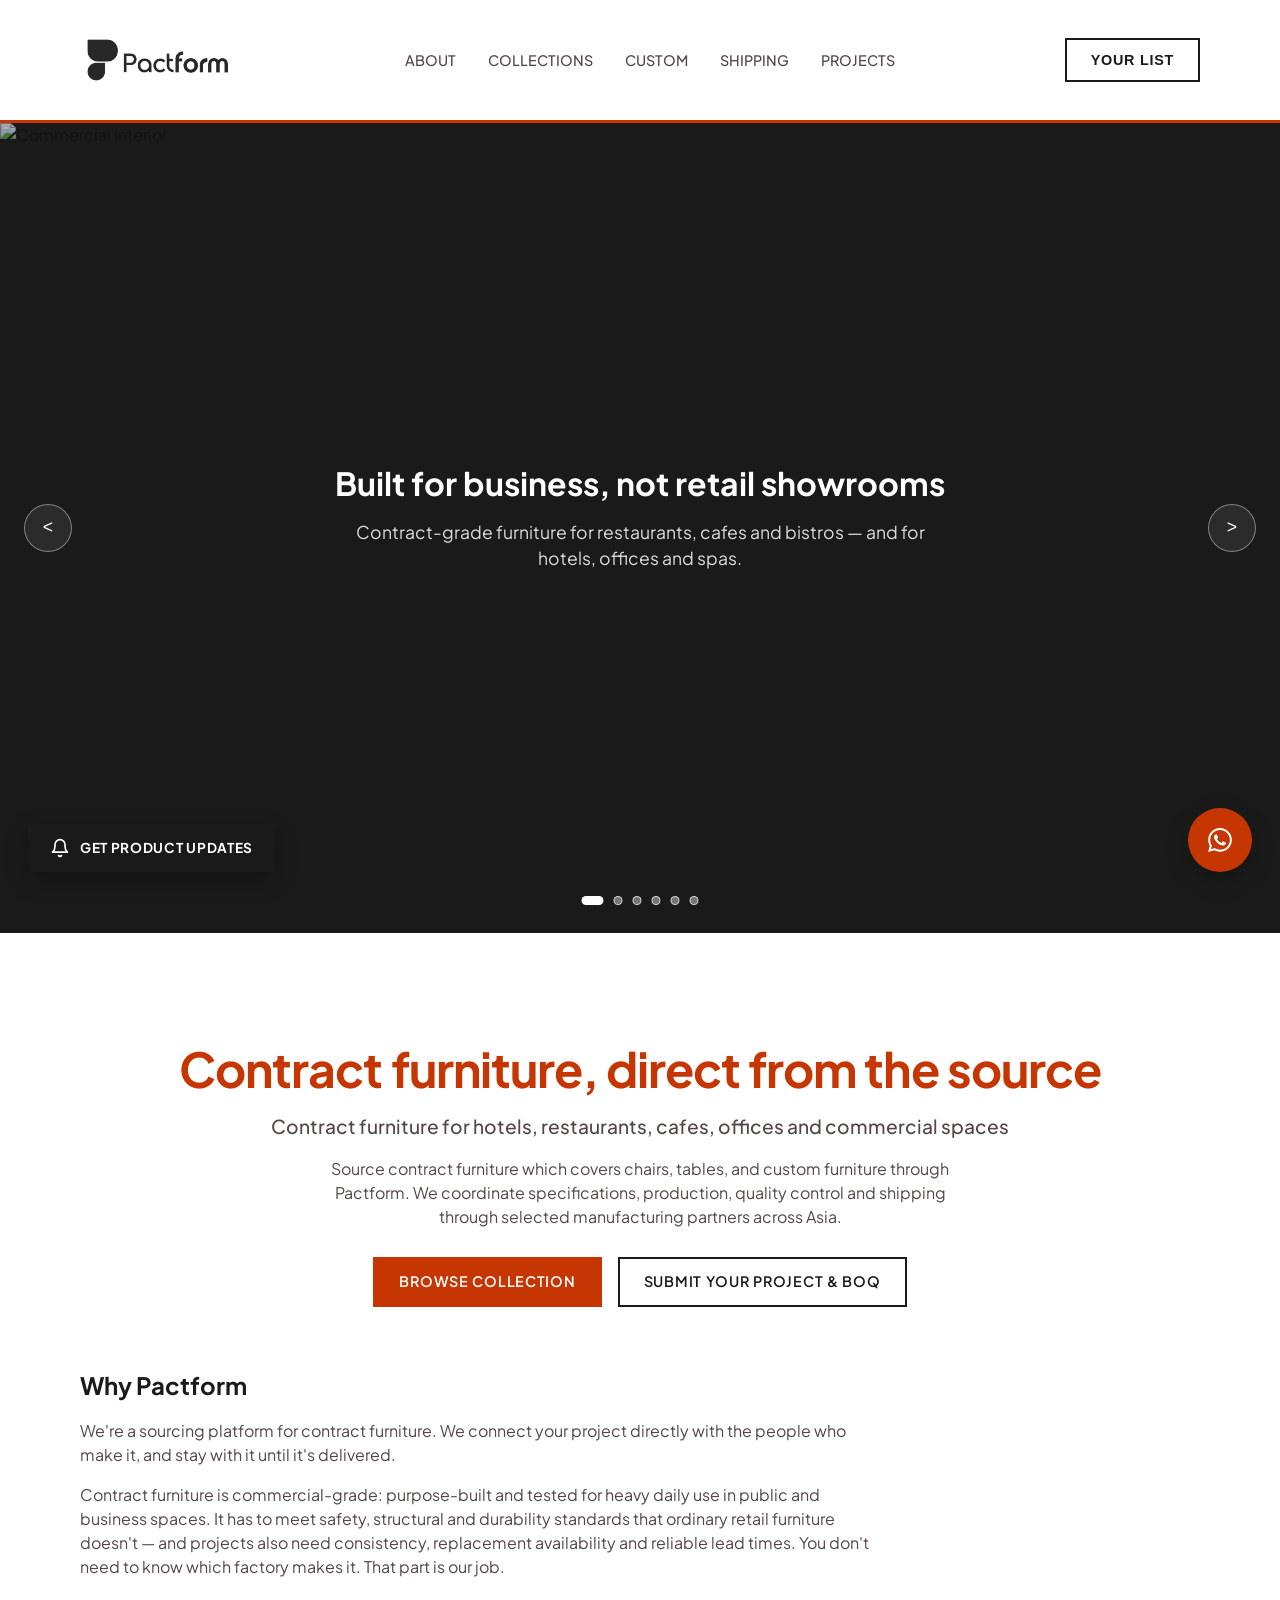
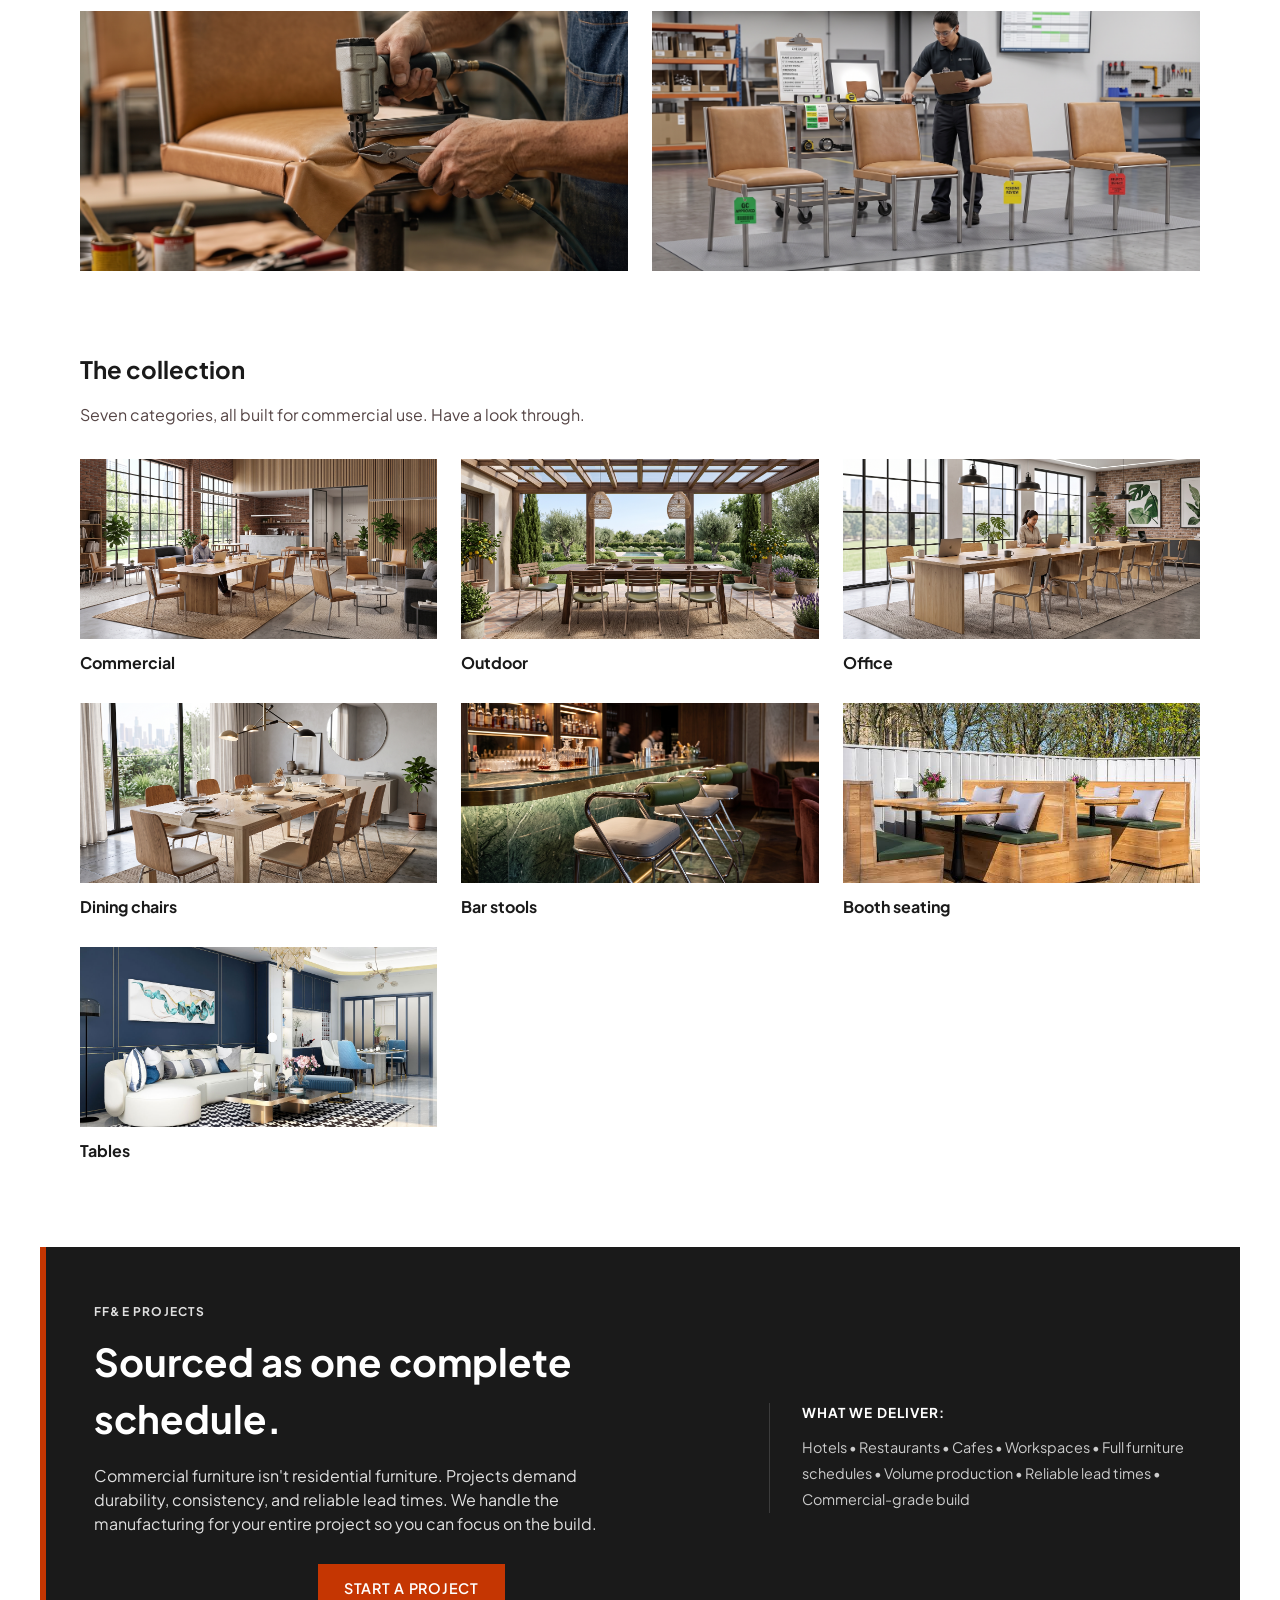
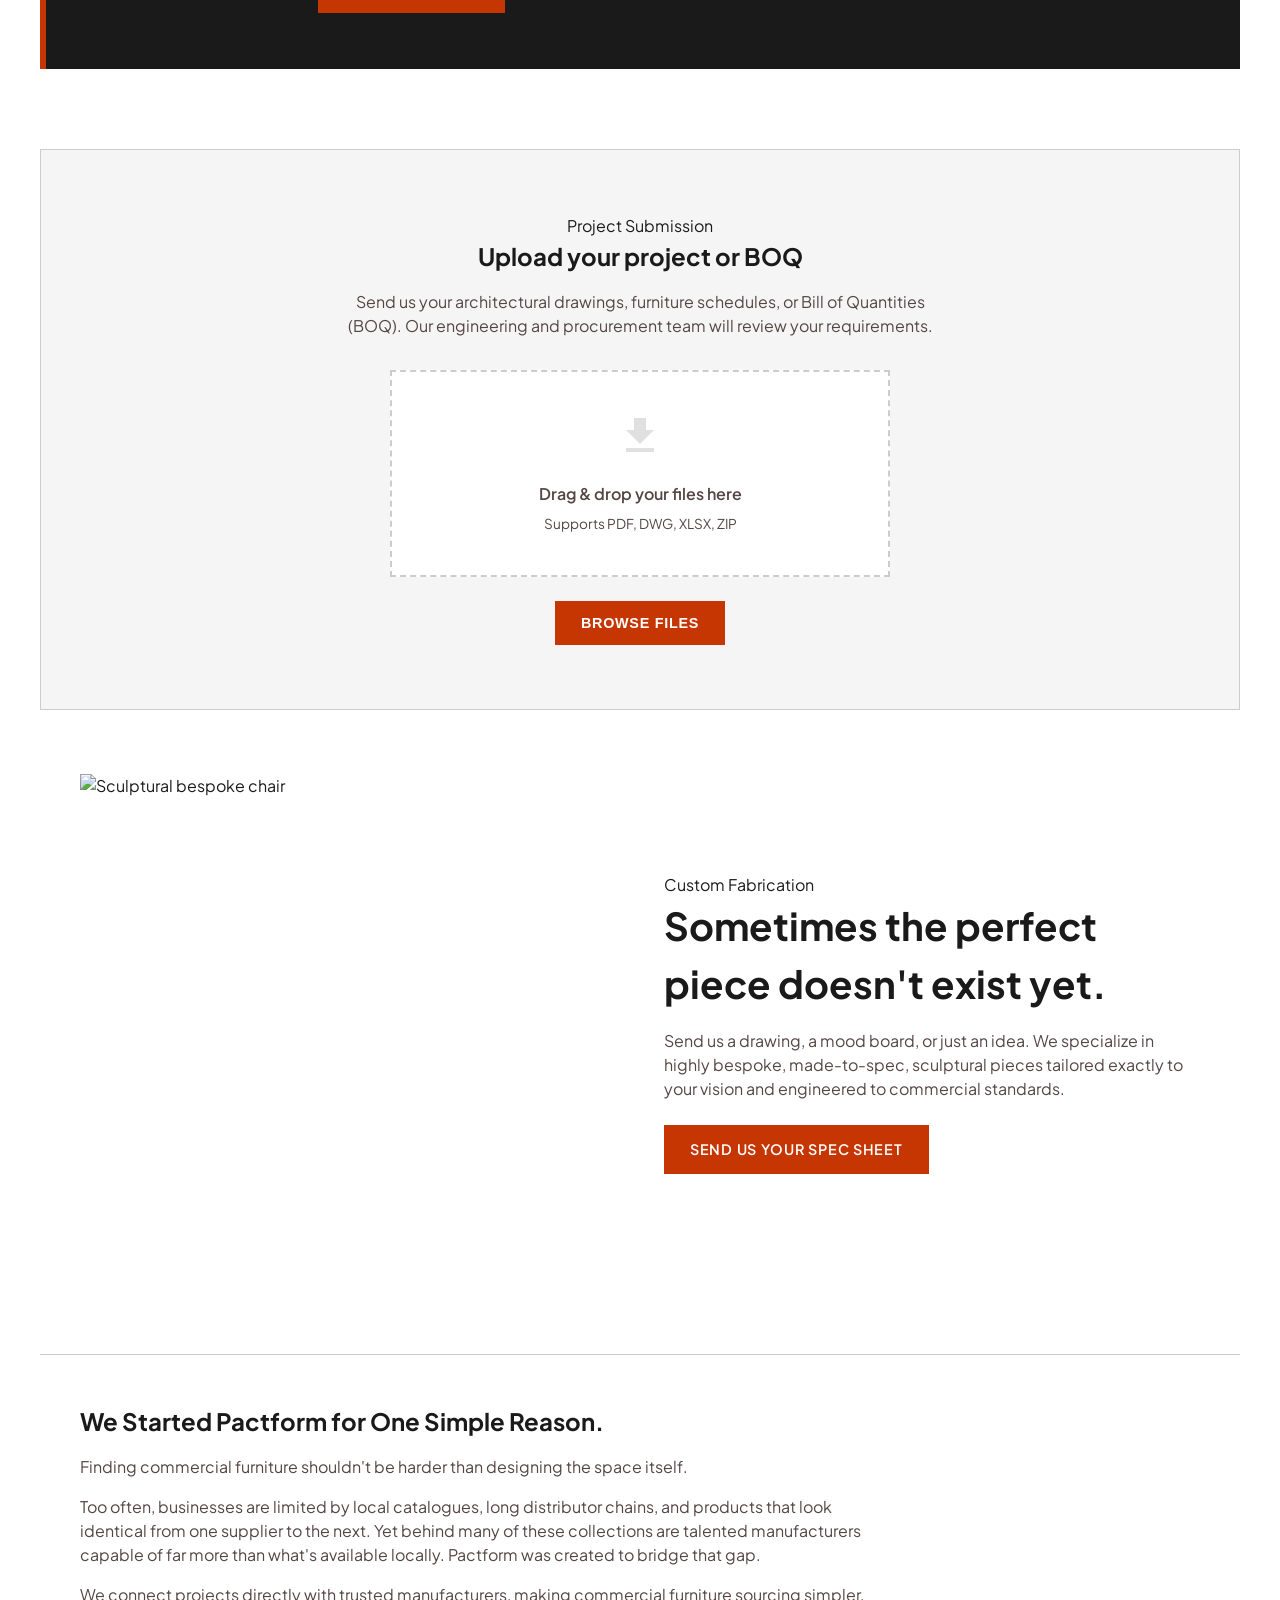
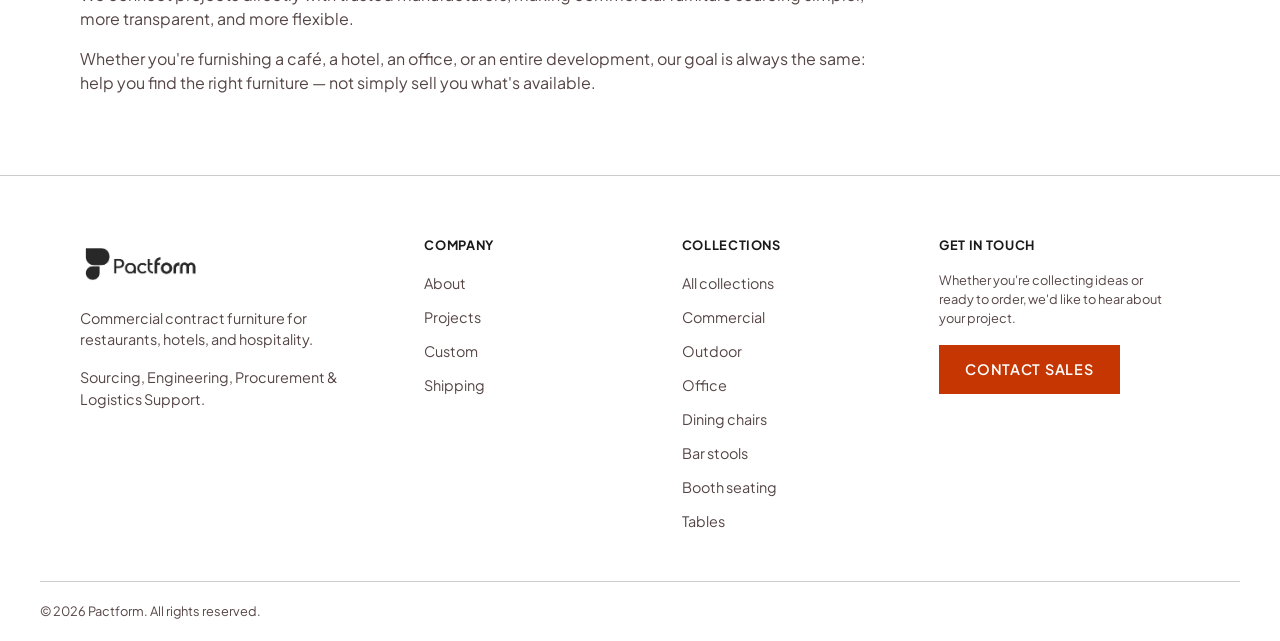
==== index.html @ a39bbba3 "Remove manufacturing standards link + other updates" ====
﻿<!DOCTYPE html>
<html lang="en">
<head>
    <meta charset="UTF-8">
    <meta name="viewport" content="width=device-width, initial-scale=1.0">
    <title>Pactform - Home</title>
    <link rel="stylesheet" href="global.css">
    <link rel="stylesheet" href="index.css">
    <link rel="stylesheet" href="collection.css">
</head>
<body>

    <header>
        <div class="container header-inner">
            <div class="logo"><a href="index.html"><img src="logo_pactform.png" alt="Pactform" class="logo-img"></a></div>
            <nav id="main-nav">
                <ul>
                    <li><a href="about.html">about</a></li>
                    <li><a href="collection.html">collections</a></li>
                    <li><a href="custom.html">custom</a></li>
                    <li><a href="shipping.html">shipping</a></li>
                    <li><a href="projects.html">projects</a></li>
                    <li class="nav-list-item"><button class="btn btn-primary" id="toggle-list-btn-mobile">Your list</button></li>
                </ul>
            </nav>
            <div class="header-actions">
                <button class="btn btn-secondary" id="toggle-list-btn">Your list</button>
            </div>
        </div>
    </header>

    <button class="nav-toggle" id="nav-toggle" aria-label="Toggle menu" aria-expanded="false" aria-controls="main-nav">
        <span></span><span></span><span></span>
    </button>
    <div class="nav-overlay hidden" id="nav-overlay"></div>
    <script>
        document.addEventListener('DOMContentLoaded', () => {
            const navToggle = document.getElementById('nav-toggle');
            const mainNav = document.getElementById('main-nav');
            const navOverlay = document.getElementById('nav-overlay');
            if (!navToggle || !mainNav || !navOverlay) return;
            function openNav() {
                mainNav.classList.add('open');
                navToggle.classList.add('open');
                navToggle.setAttribute('aria-expanded', 'true');
                navOverlay.classList.remove('hidden');
                requestAnimationFrame(() => navOverlay.classList.add('visible'));
            }
            window.__pactformCloseNav = null;
            function closeNav() {
                mainNav.classList.remove('open');
                navToggle.classList.remove('open');
                navToggle.setAttribute('aria-expanded', 'false');
                navOverlay.classList.remove('visible');
                setTimeout(() => navOverlay.classList.add('hidden'), 300);
            }
            window.__pactformCloseNav = closeNav;
            navToggle.addEventListener('click', () => mainNav.classList.contains('open') ? closeNav() : openNav());
            navOverlay.addEventListener('click', closeNav);
            mainNav.querySelectorAll('a').forEach(a => a.addEventListener('click', closeNav));
            window.addEventListener('keydown', (e) => { if (e.key === 'Escape') closeNav(); });
        });
    </script>

    <main>
<section class="hero-full-image">
<div class="carousel-container" id="hero-carousel" style="position: relative; overflow: hidden; background-color: var(--black);">
    <img id="carousel-bg-img" src="https://images.unsplash.com/photo-1517248135467-4c7edcad34c4?ixlib=rb-4.0.3&auto=format&fit=crop&w=1200&q=80" alt="Commercial interior" style="width: 100%; height: 100%; object-fit: cover; position: absolute; top: 0; left: 0; z-index: 0; filter: brightness(0.7);">
    
    <!-- Wrapper penahan agar margin kiri teks persis sejajar dengan logo (.container) -->
    <div class="carousel-content-wrapper" style="z-index: 2;">
        <div class="carousel-text-overlay" id="carousel-content">
            <h3 id="carousel-title">Built for business, not retail showrooms</h3>
            <p id="carousel-text">Contract-grade furniture for restaurants, cafes and bistros — and for hotels, offices and spas.</p>
            <div class="carousel-dots" id="carousel-dots"></div>
        </div>
    </div>

    <button class="carousel-arrow" id="prev-slide" aria-label="Previous slide" style="z-index: 3;">&lt;</button>
    <button class="carousel-arrow" id="next-slide" aria-label="Next slide" style="z-index: 3;">&gt;</button>
</div>
</section>

<!-- Relocated Hero Text Section -->
<section class="hero-text-relocated container">
    <h1>Contract furniture, direct from the source</h1>
    <p class="hero-subtitle" style="font-size: 1.2rem; color: var(--grey-dark); margin-bottom: 16px; font-weight: 500;">Contract furniture for hotels, restaurants, cafes, offices and commercial spaces</p>
    <p class="intro-text">Source contract furniture which covers chairs, tables, and custom furniture through Pactform. We coordinate specifications, production, quality control and shipping through selected manufacturing partners across Asia.</p>
    <div class="hero-buttons">
        <a href="collection.html" class="btn btn-primary">Browse collection</a>
        <a href="projects.html" class="btn btn-secondary">SUBMIT YOUR PROJECT & BOQ</a>
    </div>
</section>
        <!-- Why Pactform -->
        <section class="why-section container">
            <h2>Why Pactform</h2>
            <p class="section-intro">We're a sourcing platform for contract furniture. We connect your project directly with the people who make it, and stay with it until it's delivered.</p>
            <p>Contract furniture is commercial-grade: purpose-built and tested for heavy daily use in public and business spaces. It has to meet safety, structural and durability standards that ordinary retail furniture doesn't — and projects also need consistency, replacement availability and reliable lead times. You don't need to know which factory makes it. That part is our job.</p>
            <div class="why-grid">
                <div class="img-box why-photo">
                    <img src="chair making.jpg" alt="Maker at work" style="width: 100%; height: 100%; object-fit: cover;">
                </div>
                <div class="img-box why-photo">
                    <img src="staging qc.jpg" alt="Finished pieces staged for QC" style="width: 100%; height: 100%; object-fit: cover;">
                </div>
            </div>
        </section>

        <!-- The collection -->
        <section class="collection-section container">
            <h2>The collection</h2>
            <p class="section-intro">Seven categories, all built for commercial use. Have a look through.</p>
            <div class="category-grid">
                <a href="category.html?category=indoor" class="category-card">
                    <div class="img-box category-photo">
                        <img src="commercial interior.jpg" alt="Commercial" style="width: 100%; height: 100%; object-fit: cover;">
                    </div>
                    <h4>Commercial</h4>
                </a>

                <a href="category.html?category=outdoor" class="category-card">
                    <div class="img-box category-photo">
                        <img src="outdoor.jpg" alt="Outdoor" style="width: 100%; height: 100%; object-fit: cover;">
                    </div>
                    <h4>Outdoor</h4>
                </a>

                <a href="category.html?category=office" class="category-card">
                    <div class="img-box category-photo">
                        <img src="office.jpg" alt="Office" style="width: 100%; height: 100%; object-fit: cover;">
                    </div>
                    <h4>Office</h4>
                </a>

                <a href="category.html?category=dining-chairs" class="category-card">
                    <div class="img-box category-photo">
                        <img src="dining.jpg" alt="Dining chairs" style="width: 100%; height: 100%; object-fit: cover;">
                    </div>
                    <h4>Dining chairs</h4>
                </a>

                <a href="category.html?category=bar-stools" class="category-card">
                    <div class="img-box category-photo">
                        <img src="bar.jpg" alt="Bar stools" style="width: 100%; height: 100%; object-fit: cover;">
                    </div>
                    <h4>Bar stools</h4>
                </a>

                <a href="category.html?category=booth-seating" class="category-card">
                    <div class="img-box category-photo">
                        <img src="booth.jpg" alt="Booth seating" style="width: 100%; height: 100%; object-fit: cover;">
                    </div>
                    <h4>Booth seating</h4>
                </a>

                <a href="category.html?category=tables" class="category-card">
                    <div class="img-box category-photo">
                        <img src="table.jpg" alt="Tables" style="width: 100%; height: 100%; object-fit: cover;">
                    </div>
                    <h4>Tables</h4>
                </a>
            </div>
        </section>

        <!-- FF&E Projects Block -->
        <section class="container ffe-project-section">
            <div class="ffe-hero-content">
                <span class="ffe-eyebrow">FF&amp;E Projects</span>
                <h2 class="ffe-heading">Sourced as one complete schedule.</h2>
                <p class="ffe-desc">Commercial furniture isn't residential furniture. Projects demand durability, consistency, and reliable lead times. We handle the manufacturing for your entire project so you can focus on the build.</p>
                <div class="hero-buttons">
                    <a href="projects.html" class="btn btn-primary">START A PROJECT</a>
                </div>
            </div>
            <div class="ffe-hero-materials">
                <h5>What we deliver:</h5>
                <p>Hotels &bull; Restaurants &bull; Cafes &bull; Workspaces &bull; Full furniture schedules &bull; Volume production &bull; Reliable lead times &bull; Commercial-grade build</p>
            </div>
        </section>

        <!-- Upload Project BOQ Section -->
        <section class="container boq-upload-section">
            <span class="eyebrow">Project Submission</span>
            <h2>Upload your project or BOQ</h2>
            <p class="boq-desc">Send us your architectural drawings, furniture schedules, or Bill of Quantities (BOQ). Our engineering and procurement team will review your requirements.</p>

            <div class="boq-dropzone">
                <svg xmlns="http://www.w3.org/2000/svg" viewBox="0 0 24 24"><path d="M19 9h-4V3H9v6H5l7 7 7-7zM5 18v2h14v-2H5z"/></svg>
                <p class="boq-dropzone-title">Drag &amp; drop your files here</p>
                <p class="boq-dropzone-sub">Supports PDF, DWG, XLSX, ZIP</p>
            </div>
            <button class="btn btn-primary">Browse Files</button>
        </section>

        <!-- Custom Furniture Block -->
        <section class="container custom-furniture-block">
            <div class="img-box custom-furniture-photo">
                <img src="https://images.unsplash.com/photo-1505843490538-5133c6c7d0e1?ixlib=rb-4.0.3&auto=format&fit=crop&w=1000&q=80" alt="Sculptural bespoke chair" style="width: 100%; height: 100%; object-fit: cover;">
            </div>
            <div class="custom-furniture-text">
                <span class="eyebrow">Custom Fabrication</span>
                <h2>Sometimes the perfect piece doesn't exist yet.</h2>
                <p>Send us a drawing, a mood board, or just an idea. We specialize in highly bespoke, made-to-spec, sculptural pieces tailored exactly to your vision and engineered to commercial standards.</p>
                <a href="custom.html" class="btn btn-primary">SEND US YOUR SPEC SHEET</a>
            </div>
        </section>

        <!-- About (short version) -->
        <section class="about-teaser container">
            <h2>We Started Pactform for One Simple Reason.</h2>
            <p>Finding commercial furniture shouldn't be harder than designing the space itself.</p>
            <p>Too often, businesses are limited by local catalogues, long distributor chains, and products that look identical from one supplier to the next. Yet behind many of these collections are talented manufacturers capable of far more than what's available locally. Pactform was created to bridge that gap.</p>
            <p>We connect projects directly with trusted manufacturers, making commercial furniture sourcing simpler, more transparent, and more flexible.</p>
            <p>Whether you're furnishing a café, a hotel, an office, or an entire development, our goal is always the same: help you find the right furniture — not simply sell you what's available.</p>
        </section>

    </main>

    <!-- Footer -->
    <footer>
        <div class="container footer-grid">
            <div class="footer-info">
                <img src="logo_pactform.png" alt="Pactform" class="logo-img footer-logo-img">
                <p>Commercial contract furniture for restaurants, hotels, and hospitality.</p>
                <p class="footer-sub">Sourcing, Engineering, Procurement &amp; Logistics Support.</p>
            </div>

            <div class="footer-col">
                <h5>Company</h5>
                <ul>
                    <li><a href="about.html">About</a></li>
                    <li><a href="projects.html">Projects</a></li>
                    <li><a href="custom.html">Custom</a></li>
                    <li><a href="shipping.html">Shipping</a></li>
                </ul>
            </div>

            <div class="footer-col">
                <h5>Collections</h5>
                <ul>
                    <li><a href="collection.html">All collections</a></li>
                    <li><a href="category.html?category=commercial">Commercial</a></li>
                    <li><a href="category.html?category=outdoor">Outdoor</a></li>
                    <li><a href="category.html?category=office">Office</a></li>
                    <li><a href="category.html?category=dining-chairs">Dining chairs</a></li>
                    <li><a href="category.html?category=bar-stools">Bar stools</a></li>
                    <li><a href="category.html?category=booth-seating">Booth seating</a></li>
                    <li><a href="category.html?category=tables">Tables</a></li>
                </ul>
            </div>

            <div class="footer-col footer-contact">
                <h5>Get in touch</h5>
                <p class="footer-sub">Whether you're collecting ideas or ready to order, we'd like to hear about your project.</p>
                <a href="#" class="btn btn-primary">Contact Sales</a>
            </div>
        </div>
        <div class="container footer-bottom">
            <p>&copy; 2026 Pactform. All rights reserved.</p>
        </div>
    </footer>

    <!-- Sticky WhatsApp -->
    <!-- Sticky Get Product Updates -->
    <a href="#" class="updates-sticky" aria-label="Get Product Updates">
        <svg xmlns="http://www.w3.org/2000/svg" viewBox="0 0 24 24" width="20" height="20" fill="none" stroke-width="2" stroke-linecap="round" stroke-linejoin="round"><path d="M18 8a6 6 0 0 0-12 0c0 7-3 9-3 9h18s-3-2-3-9"/><path d="M13.73 21a2 2 0 0 1-3.46 0"/></svg>
        <span>Get Product Updates</span>
    </a>

    <a href="https://wa.me/62xxxxxxxxxx" class="whatsapp-sticky" aria-label="Chat on WhatsApp" target="_blank" rel="noopener noreferrer">
    <svg xmlns="http://www.w3.org/2000/svg" viewBox="0 0 640 640" width="34" height="34" fill="currentColor">
        <path d="M476.9 161.1C435 119.1 379.2 96 319.9 96C197.5 96 97.9 195.6 97.9 318C97.9 357.1 108.1 395.3 127.5 429L96 544L213.7 513.1C246.1 530.8 282.6 540.1 319.8 540.1L319.9 540.1C442.2 540.1 544 440.5 544 318.1C544 258.8 518.8 203.1 476.9 161.1zM319.9 502.7C286.7 502.7 254.2 493.8 225.9 477L219.2 473L149.4 491.3L168 423.2L163.6 416.2C145.1 386.8 135.4 352.9 135.4 318C135.4 216.3 218.2 133.5 320 133.5C369.3 133.5 415.6 152.7 450.4 187.6C485.2 222.5 506.6 268.8 506.5 318.1C506.5 419.9 421.6 502.7 319.9 502.7zM421.1 364.5C415.6 361.7 388.3 348.3 383.2 346.5C378.1 344.6 374.4 343.7 370.7 349.3C367 354.9 356.4 367.3 353.1 371.1C349.9 374.8 346.6 375.3 341.1 372.5C308.5 356.2 287.1 343.4 265.6 306.5C259.9 296.7 271.3 297.4 281.9 276.2C283.7 272.5 282.8 269.3 281.4 266.5C280 263.7 268.9 236.4 264.3 225.3C259.8 214.5 255.2 216 251.8 215.8C248.6 215.6 244.9 215.6 241.2 215.6C237.5 215.6 231.5 217 226.4 222.5C221.3 228.1 207 241.5 207 268.8C207 296.1 226.9 322.5 229.6 326.2C232.4 329.9 268.7 385.9 324.4 410C359.6 425.2 373.4 426.5 391 423.9C401.7 422.3 423.8 410.5 428.4 397.5C433 384.5 433 373.4 431.6 371.1C430.3 368.6 426.6 367.2 421.1 364.5z"/>
    </svg>
</a>

    <div class="drawer-overlay hidden" id="drawer-overlay"></div>
    <div class="your-list-modal hidden" id="list-modal">
        <div class="modal-header">
            <h3>Your list</h3>
            <button class="close-btn" id="close-modal-btn" aria-label="Close">&times;</button>
        </div>
        <div class="modal-body">
            <div class="list-items" id="list-items"></div>
        </div>
        <div class="modal-actions">
            <a href="#" class="btn btn-primary">Send to WhatsApp</a>
            <button class="btn btn-secondary">Download PDF</button>
            <button class="btn btn-secondary" id="copy-link-btn">Copy share link</button>
        </div>
    </div>

    <!-- Scripts -->
    <script>
        document.addEventListener('DOMContentLoaded', () => {
            const overlay = document.getElementById('drawer-overlay');
            const modal = document.getElementById('list-modal');
            const toggleListBtn = document.getElementById('toggle-list-btn');
            const closeModalBtn = document.getElementById('close-modal-btn');

            function openDrawer() { modal.classList.remove('hidden'); overlay.classList.add('visible'); overlay.classList.remove('hidden'); }
            function closeDrawer() { modal.classList.add('hidden'); overlay.classList.remove('visible'); }

            function toggleDrawer() { modal.classList.contains('hidden') ? openDrawer() : closeDrawer(); }
            toggleListBtn.addEventListener('click', toggleDrawer);
            const toggleListBtnMobile = document.getElementById('toggle-list-btn-mobile');
            if (toggleListBtnMobile) {
                toggleListBtnMobile.addEventListener('click', () => {
                    if (window.__pactformCloseNav) window.__pactformCloseNav();
                    toggleDrawer();
                });
            }
            closeModalBtn.addEventListener('click', closeDrawer);
            overlay.addEventListener('click', closeDrawer);

            const listItems = [
                { name: '[PRODUCT NAME] x24', meta: 'Rattan / natural — approx. W450 D520 H820' },
                { name: '[PRODUCT NAME] x8', meta: 'Solid oak / black steel — approx. W1400 D700 H750' },
                { name: '[PRODUCT NAME] x12', meta: 'Powder-coated steel — approx. W400 D400 H650' }
            ];
            const trashIcon = '<svg viewBox="0 0 24 24" width="16" height="16" fill="none" stroke="currentColor" stroke-width="2" stroke-linecap="round" stroke-linejoin="round"><path d="M4 7h16"/><path d="M9 7V4h6v3"/><path d="M6 7l1 13a2 2 0 0 0 2 2h6a2 2 0 0 0 2-2l1-13"/><path d="M10 11v6"/><path d="M14 11v6"/></svg>';
            const listItemsEl = document.getElementById('list-items');
            function renderListItems() {
                if (listItems.length === 0) {
                    listItemsEl.innerHTML = '<p class="list-empty">Your list is empty.</p>';
                    return;
                }
                listItemsEl.innerHTML = listItems.map((item, i) =>
                    '<div class="list-item" data-index="' + i + '"><div class="list-item-main"><h4>' + item.name + '</h4><p>' + item.meta + '</p></div>' +
                    '<button class="remove-item-btn" data-index="' + i + '" aria-label="Remove ' + item.name + '">' + trashIcon + '</button></div>'
                ).join('');
            }
            renderListItems();
            listItemsEl.addEventListener('click', (e) => {
                const btn = e.target.closest('.remove-item-btn');
                if (!btn) return;
                const index = Number(btn.dataset.index);
                const row = btn.closest('.list-item');
                row.classList.add('removing');
                setTimeout(() => { listItems.splice(index, 1); renderListItems(); }, 200);
            });

            const copyLinkBtn = document.getElementById('copy-link-btn');
            copyLinkBtn.addEventListener('click', () => {
                navigator.clipboard.writeText(window.location.href).then(() => {
                    const original = copyLinkBtn.textContent;
                    copyLinkBtn.textContent = 'Link copied';
                    setTimeout(() => { copyLinkBtn.textContent = original; }, 1500);
                }).catch(() => {});
            });

            // Carousel Logic
            const carouselData = [
                { title: "Built for business, not retail showrooms", text: "Contract-grade furniture for restaurants, cafes and bistros — and for hotels, offices and spas.", image: "hotel interior.jpg" },
                { title: "Some things only a few hands still make", text: "Hand-woven rattan from Indonesian makers, produced at commercial volume and to commercial standards.", image: "restaurant interior.jpg" },
                { title: "Every piece is checked before it ships", text: "Two hundred pieces inspected, wrapped and dispatched in a typical week — each one against your approved sample.", image: "commercial interior.jpg" },
                { title: "Direct from trusted manufacturers", text: "We work with carefully selected partners rather than long distributor chains. Better pricing, more flexibility, more choice for your project.", image: "https://images.unsplash.com/photo-1622372738946-62e02505feb3?ixlib=rb-4.0.3&auto=format&fit=crop&w=1200&q=80" },
                { title: "More choices, not more compromises", text: "Different fabric, timber, colour, height or dimensions. Most contract furniture is designed to be customised.", image: "https://images.unsplash.com/photo-1505843490538-5133c6c7d0e1?ixlib=rb-4.0.3&auto=format&fit=crop&w=1200&q=80" },
                { title: "From one piece to one thousand", text: "Eight dining chairs for a cafe, or furniture for several hotel floors. We scale with the project.", image: "https://images.unsplash.com/photo-1497366216548-37526070297c?ixlib=rb-4.0.3&auto=format&fit=crop&w=1200&q=80" }
            ];

            let currentSlide = 0;
            const titleEl = document.getElementById('carousel-title');
            const textEl = document.getElementById('carousel-text');
            const bgImgEl = document.getElementById('carousel-bg-img');
            const dotsContainer = document.getElementById('carousel-dots');
            const heroCarousel = document.getElementById('hero-carousel');

            carouselData.forEach((_, index) => {
                const dot = document.createElement('div');
                dot.classList.add('dot');
                if (index === 0) dot.classList.add('active');
                dot.addEventListener('click', () => goToSlide(index));
                dotsContainer.appendChild(dot);
            });

            function updateCarousel() {
                titleEl.textContent = carouselData[currentSlide].title;
                textEl.textContent = carouselData[currentSlide].text;
                bgImgEl.src = carouselData[currentSlide].image;
                document.querySelectorAll('.carousel-dots .dot').forEach((dot, index) => {
                    dot.classList.toggle('active', index === currentSlide);
                });
            }

            function goToSlide(index) { currentSlide = index; updateCarousel(); resetAutoplay(); }

            document.getElementById('prev-slide').addEventListener('click', () => {
                currentSlide = (currentSlide - 1 + carouselData.length) % carouselData.length;
                updateCarousel(); resetAutoplay();
            });

            document.getElementById('next-slide').addEventListener('click', () => {
                currentSlide = (currentSlide + 1) % carouselData.length;
                updateCarousel(); resetAutoplay();
            });

            const prefersReducedMotion = window.matchMedia('(prefers-reduced-motion: reduce)').matches;
            let autoplayTimer = null;
            function startAutoplay() {
                if (prefersReducedMotion) return;
                stopAutoplay();
                autoplayTimer = setInterval(() => {
                    currentSlide = (currentSlide + 1) % carouselData.length;
                    updateCarousel();
                }, 6500);
            }
            function stopAutoplay() { if (autoplayTimer) clearInterval(autoplayTimer); }
            function resetAutoplay() { stopAutoplay(); startAutoplay(); }

            heroCarousel.addEventListener('mouseenter', stopAutoplay);
            heroCarousel.addEventListener('mouseleave', startAutoplay);
            heroCarousel.addEventListener('focusin', stopAutoplay);
            heroCarousel.addEventListener('focusout', startAutoplay);
            startAutoplay();

            // Touch swipe support (mobile / tablet)
            let touchStartX = 0;
            let touchStartY = 0;
            let touchActive = false;
            heroCarousel.addEventListener('touchstart', (e) => {
                touchStartX = e.changedTouches[0].clientX;
                touchStartY = e.changedTouches[0].clientY;
                touchActive = true;
                stopAutoplay();
            }, { passive: true });
            heroCarousel.addEventListener('touchend', (e) => {
                if (!touchActive) return;
                touchActive = false;
                const dx = e.changedTouches[0].clientX - touchStartX;
                const dy = e.changedTouches[0].clientY - touchStartY;
                if (Math.abs(dx) > 40 && Math.abs(dx) > Math.abs(dy)) {
                    currentSlide = dx < 0
                        ? (currentSlide + 1) % carouselData.length
                        : (currentSlide - 1 + carouselData.length) % carouselData.length;
                    updateCarousel();
                }
                resetAutoplay();
            }, { passive: true });
        });
    </script>
</body>
</html>
---- global.css ----
@import url('https://fonts.googleapis.com/css2?family=Plus+Jakarta+Sans:ital,wght@0,400..800;1,400..800&display=swap');
/* global.css */
:root {
    --black: #1a1a1a;
    --white: #ffffff;
    --grey-light: #f5f5f5;
    --grey-mid: #e0e0e0;
    --grey-dark: #554545;
    --border-color: #cccccc;
    --accent: #c53602;
    --accent-dark: #c53602;
    --font-family: "Plus Jakarta Sans", -apple-system, BlinkMacSystemFont, "Segoe UI", Roboto, Helvetica, Arial, sans-serif;
}

* {
    box-sizing: border-box;
    margin: 0;
    padding: 0;
}

body {
    font-family: var(--font-family);
    color: var(--black);
    background-color: var(--white);
    line-height: 1.5;
    -webkit-font-smoothing: antialiased;
}

.container {
    max-width: 1200px;
    margin: 0 auto;
    padding: 0 40px;
    width: 100%;
}

img, svg, video {
    max-width: 100%;
    height: auto;
}

.hidden {
    display: none !important;
}

/* Typography — scales down on smaller viewports so headings never force horizontal scroll */
h1 { font-size: clamp(1.9rem, 4.5vw + 1rem, 3rem); line-height: 1.15; margin-bottom: 1rem; font-weight: 700; letter-spacing: -0.02em; color: var(--accent); }
h2 { font-size: clamp(1.25rem, 1.5vw + 0.9rem, 1.5rem); margin-bottom: 1rem; font-weight: 700; }
h3 { font-size: 1.1rem; font-weight: 700; margin-bottom: 0.25rem; }
p { font-size: 1rem; color: var(--grey-dark); margin-bottom: 1rem; word-wrap: break-word; }
.subtext { font-size: 0.9rem; }
.page-header { margin-bottom: 40px; border-bottom: 1px solid var(--border-color); padding-bottom: 40px; }

@media (max-width: 900px) {
    .container { padding: 0 28px; }
}

@media (max-width: 600px) {
    .container { padding: 0 20px; }
    .page-header { margin-bottom: 28px; padding-bottom: 28px; }
}

@media (max-width: 380px) {
    .container { padding: 0 16px; }
}

/* Buttons */
.btn {
    display: inline-flex; align-items: center; justify-content: center;
    padding: 12px 24px; font-size: 0.9rem; font-weight: 600; text-transform: uppercase;
    letter-spacing: 0.05em; cursor: pointer; border: 2px solid transparent;
    text-decoration: none; transition: all 0.2s ease;
}
.btn-primary { background-color: var(--accent); color: var(--white); border-color: var(--accent); }
.btn-primary:hover { background-color: var(--accent-dark); border-color: var(--accent-dark); }
.btn-secondary { background-color: var(--white); color: var(--black); border-color: var(--black); }
.btn-secondary:hover { background-color: var(--grey-light); }

/* Image Placeholder (Wireframe 'X' style) */
.placeholder {
    background-color: var(--grey-light); position: relative; display: flex; align-items: center; justify-content: center;
    border: 1px solid var(--grey-mid); overflow: hidden; text-align: center; padding: 20px;
}
.placeholder::before, .placeholder::after {
    content: ''; position: absolute; top: 0; left: 0; right: 0; bottom: 0; border: 1px solid transparent;
}
.placeholder::before { background: linear-gradient(to bottom right, transparent calc(50% - 0.5px), var(--grey-mid) calc(50% - 0.5px), var(--grey-mid) calc(50% + 0.5px), transparent calc(50% + 0.5px)); }
.placeholder::after { background: linear-gradient(to bottom left, transparent calc(50% - 0.5px), var(--grey-mid) calc(50% - 0.5px), var(--grey-mid) calc(50% + 0.5px), transparent calc(50% + 0.5px)); }
.placeholder span { background-color: rgba(255, 255, 255, 0.9); padding: 4px 12px; font-size: 0.8rem; z-index: 1; font-family: monospace; border: 1px solid var(--border-color); }

/* Header — sticky so it (and the floating hamburger) stay attached to the top while scrolling */
header { padding: 24px 0; border-bottom: 3px solid var(--accent); margin-bottom: 60px; background-color: var(--white); position: sticky; top: 0; z-index: 50; }
.header-inner { display: flex; justify-content: space-between; align-items: center; gap: 16px; }
.logo a { font-size: 1.25rem; font-weight: 800; letter-spacing: 0.1em; text-transform: uppercase; text-decoration: none; color: var(--black); }
.logo-img { display: block; height: clamp(48px, 6vw, 72px); width: auto; }
nav ul { display: flex; list-style: none; gap: 32px; }
nav a { text-decoration: none; color: var(--grey-dark); font-size: 0.9rem; font-weight: 500; text-transform: uppercase; transition: color 0.2s; }
nav a:hover, nav a.active-link { color: var(--accent); font-weight: 700; }

.header-actions { display: flex; align-items: center; gap: 12px; flex: 0 0 auto; }

/* Hamburger toggle — a standalone fixed element (not nested in the header) so it always
   floats above the sliding nav panel and stays tappable to close, turning into an X. */
.nav-toggle {
    display: none;
    position: fixed;
    top: calc(3px + clamp(48px, 6vw, 72px) / 2);
    right: 40px;
    flex-direction: column;
    justify-content: center;
    align-items: center;
    gap: 5px;
    width: 42px;
    height: 42px;
    background: var(--white);
    border: 2px solid var(--black);
    cursor: pointer;
    padding: 0;
    z-index: 210;
}
.nav-toggle span { display: block; width: 20px; height: 2px; background: var(--black); transition: transform 0.2s ease, opacity 0.2s ease; }
.nav-toggle.open span:nth-child(1) { transform: translateY(7px) rotate(45deg); }
.nav-toggle.open span:nth-child(2) { opacity: 0; }
.nav-toggle.open span:nth-child(3) { transform: translateY(-7px) rotate(-45deg); }

/* Off-canvas nav overlay, mirrors the your-list drawer overlay */
.nav-overlay { position: fixed; inset: 0; background: rgba(26, 26, 26, 0.4); z-index: 190; opacity: 0; pointer-events: none; transition: opacity 0.3s ease; }
.nav-overlay.visible { opacity: 1; pointer-events: auto; }

@media (max-width: 900px) {
    .nav-toggle { display: flex; }

    nav#main-nav {
        position: fixed;
        top: 0;
        right: 0;
        height: 100vh;
        width: 300px;
        max-width: 85vw;
        background: var(--white);
        border-left: 1px solid var(--border-color);
        border-top: 4px solid var(--accent);
        box-shadow: -10px 0 30px rgba(0,0,0,0.15);
        transform: translateX(100%);
        transition: transform 0.3s ease;
        z-index: 200;
        padding: 100px 32px 32px;
        overflow-y: auto;
    }
    nav#main-nav.open { transform: translateX(0); }
    nav#main-nav ul { flex-direction: column; gap: 8px; }
    nav#main-nav a { display: block; padding: 12px 0; font-size: 1.05rem; border-bottom: 1px solid var(--grey-light); }

    /* On mobile/tablet the header's own "Your list" button steps aside — it lives inside
       the nav panel instead, so it can never overlap the hamburger toggle. */
    .header-actions #toggle-list-btn { display: none; }
    nav#main-nav .nav-list-item { display: block; margin-top: 20px; padding-top: 20px; border-top: 1px solid var(--border-color); }
    nav#main-nav .nav-list-item .btn { width: 100%; }
}

/* Hidden on desktop: the header's own button is used there instead */
.nav-list-item { display: none; }

@media (max-width: 480px) {
    .header-actions .btn { padding: 10px 16px; font-size: 0.8rem; }
    .logo a { font-size: 1.05rem; }
    .logo-img { height: 40px; }
}

/* Keep the floating toggle aligned with the container's edge as its padding shrinks */
@media (max-width: 900px) {
    .nav-toggle { right: 28px; }
}
@media (max-width: 600px) {
    .nav-toggle { right: 20px; }
}
@media (max-width: 480px) {
    /* Logo drops to a fixed 40px here (see .logo-img override above), so match the toggle's
       vertical center to that fixed height instead of the fluid clamp() used above 480px. */
    .nav-toggle { top: 23px; }
}
@media (max-width: 380px) {
    .nav-toggle { right: 16px; }
}

/* Footer */
footer { border-top: 1px solid var(--border-color); padding-top: 60px; margin-top: 80px; }
.footer-grid { display: grid; grid-template-columns: 1.4fr 1fr 1fr 1.2fr; gap: 40px; padding-bottom: 48px; }
.footer-info h4 { font-size: 1.2rem; letter-spacing: 0.1em; margin-bottom: 16px; }
.footer-logo-img { height: clamp(40px, 5vw, 56px); width: auto; margin-bottom: 16px; }
.footer-info p { max-width: 300px; font-size: 0.9rem; }
.footer-sub { font-size: 0.8rem; color: var(--grey-dark); margin-top: 4px; }

.footer-col h5 { font-size: 0.8rem; font-weight: 700; text-transform: uppercase; letter-spacing: 0.05em; margin-bottom: 16px; color: var(--black); }
.footer-col ul { list-style: none; display: flex; flex-direction: column; gap: 10px; }
.footer-col a:not(.btn) { color: var(--grey-dark); text-decoration: none; font-size: 0.9rem; transition: color 0.2s; }
.footer-col a:hover, .footer-col a.footer-active-link { color: var(--accent); }
.footer-col a.footer-active-link { font-weight: 700; }

.footer-contact p { max-width: 240px; margin-bottom: 16px; }
.footer-contact .btn { width: fit-content; }

.footer-bottom { border-top: 1px solid var(--border-color); padding: 20px 0; }
.footer-bottom p { margin: 0; font-size: 0.8rem; color: var(--grey-dark); }

@media (max-width: 900px) {
    .footer-grid { grid-template-columns: 1fr 1fr; row-gap: 32px; }
    .footer-info { grid-column: 1 / -1; }
}

@media (max-width: 600px) {
    .footer-grid { grid-template-columns: 1fr; gap: 32px; padding-bottom: 32px; }
    .footer-info { grid-column: auto; }
    .footer-info p, .footer-contact p { max-width: 100%; }
    .footer-contact .btn { width: 100%; text-align: center; }
    footer { padding-top: 48px; margin-top: 60px; }
}

/* Your-list drawer: slides in from the right, full height, dims the page behind it.
   Never navigates away from the current page. */
.drawer-overlay { position: fixed; inset: 0; background: rgba(26, 26, 26, 0.4); z-index: 140; opacity: 0; pointer-events: none; transition: opacity 0.3s ease; }
.drawer-overlay.visible { opacity: 1; pointer-events: auto; }

.your-list-modal { position: fixed; top: 0; right: 0; height: 100vh; width: 380px; max-width: 90vw; background: var(--white); border-left: 1px solid var(--border-color); border-top: 4px solid var(--accent); box-shadow: -10px 0 30px rgba(0,0,0,0.12); z-index: 150; display: flex; flex-direction: column; transform: translateX(100%); transition: transform 0.3s ease; }
.your-list-modal.hidden { transform: translateX(100%); }
.your-list-modal:not(.hidden) { transform: translateX(0); }
.modal-header { display: flex; justify-content: space-between; align-items: center; padding: 20px 24px; border-bottom: 1px solid var(--border-color); background: var(--grey-light); flex: 0 0 auto; }
.close-btn { background: none; border: none; font-size: 1.5rem; line-height: 1; cursor: pointer; color: var(--grey-dark); transition: color 0.2s; }
.close-btn:hover { color: var(--accent); }
.modal-body { padding: 24px; overflow-y: auto; flex: 1 1 auto; }
.list-item { display: flex; align-items: flex-start; justify-content: space-between; gap: 12px; margin-bottom: 16px; padding-bottom: 16px; border-bottom: 1px solid var(--grey-light); }
.list-item:last-child { margin-bottom: 0; padding-bottom: 0; border-bottom: none; }
.list-item-main { flex: 1; min-width: 0; }
.list-item h4 { font-size: 0.95rem; }
.list-item p { font-size: 0.85rem; margin-bottom: 0; }
.remove-item-btn { flex: 0 0 auto; background: none; border: none; padding: 4px; margin-top: 2px; cursor: pointer; color: var(--grey-dark); transition: color 0.15s ease, transform 0.15s ease; }
.remove-item-btn:hover { color: var(--accent); transform: scale(1.1); }
.remove-item-btn svg { display: block; }
.list-item.removing { opacity: 0; transform: translateX(12px); transition: opacity 0.2s ease, transform 0.2s ease; }
.list-empty { text-align: center; font-size: 0.9rem; color: var(--grey-dark); padding: 24px 0; }
.modal-actions { display: flex; flex-direction: column; gap: 8px; padding: 20px 24px; border-top: 1px solid var(--border-color); flex: 0 0 auto; }
.modal-actions .btn { width: 100%; }

/* Floating WhatsApp Icon - Large Round Orange Shape */
.whatsapp-sticky {
    position: fixed;
    bottom: 28px;
    right: 28px;
    z-index: 90;
    width: 64px;
    height: 64px;
    border-radius: 50%;
    background-color: var(--accent); /* Warna oranye/terakota website */
    color: #ffffff !important;       /* Paksa ikon warna putih */
    display: flex;
    align-items: center;
    justify-content: center;
    box-shadow: 0 8px 24px rgba(0, 0, 0, 0.22);
    transition: transform 0.2s ease, background-color 0.2s ease, box-shadow 0.2s ease;
    text-decoration: none;
    border: none;
}

.whatsapp-sticky svg {
    display: block;
    fill: #ffffff; /* Memastikan patung path di SVG berwarna putih */
}

/* Efek saat cursor diarahkan ke tombol */
.whatsapp-sticky:hover {
    background-color: #98330f; /* Oranye sedikit lebih gelap saat dihover */
    transform: scale(1.08);
    box-shadow: 0 10px 28px rgba(0, 0, 0, 0.3);
    color: #ffffff !important;
}

/* Penyesuaian proporsional di layar HP */
@media (max-width: 480px) {
    .whatsapp-sticky {
        bottom: 20px;
        right: 20px;
        width: 56px;
        height: 56px;
    }
    .whatsapp-sticky svg {
        width: 28px;
        height: 28px;
    }
}

/* Floating "Get Product Updates" Button — bottom-left counterpart to the WhatsApp icon */
.updates-sticky {
    position: fixed;
    bottom: 28px;
    left: 28px;
    z-index: 90;
    display: inline-flex;
    align-items: center;
    gap: 10px;
    padding: 14px 22px;
    background-color: var(--black);
    color: #ffffff !important;
    font-size: 0.85rem;
    font-weight: 700;
    text-transform: uppercase;
    letter-spacing: 0.05em;
    text-decoration: none;
    border: none;
    box-shadow: 0 8px 24px rgba(0, 0, 0, 0.22);
    transition: transform 0.2s ease, background-color 0.2s ease, box-shadow 0.2s ease;
}

.updates-sticky svg {
    display: block;
    flex-shrink: 0;
    stroke: #ffffff;
}

.updates-sticky:hover {
    background-color: var(--accent);
    transform: scale(1.05);
    box-shadow: 0 10px 28px rgba(0, 0, 0, 0.3);
    color: #ffffff !important;
}

@media (max-width: 600px) {
    .updates-sticky {
        bottom: 20px;
        left: 20px;
        padding: 12px 16px;
        font-size: 0.75rem;
        gap: 8px;
    }
}

@media (max-width: 380px) {
    .updates-sticky span { display: none; }
    .updates-sticky {
        width: 56px;
        height: 56px;
        padding: 0;
        justify-content: center;
        border-radius: 50%;
    }
}
/* SOLUSI BUG OVERLAY MENU MOBILE:
   Ketika menu #main-nav memiliki class .open, paksa header naik di atas .nav-overlay (z-index 190) */
header:has(nav#main-nav.open) {
    z-index: 200 !important;
}
---- index.css ----
/* ==========================================================================
   Hero — full-bleed image carousel
   ========================================================================== */

.hero-full-image {
    margin-bottom: 60px;
}

/* Force full viewport width regardless of parent container, and pull the
   image up under the header so it reads as a true edge-to-edge banner */
.carousel-container {
    position: relative;
    overflow: hidden;
    background-color: var(--black);

    width: 100vw;
    left: 50%;
    right: 50%;
    margin-left: -50vw;
    margin-right: -50vw;
    margin-top: -60px;

    height: 90vh;
    min-height: 560px;
    max-height: 820px;
}

#carousel-bg-img {
    transition: opacity 0.4s ease;
}


/* ==========================================================================
   Hero — text overlay (centered over the image)
   ========================================================================== */

.carousel-content-wrapper {
    position: absolute;
    inset: 0;
    display: flex;
    align-items: center;
    justify-content: center;
    padding: 0 24px;
    pointer-events: none;
}

.carousel-text-overlay {
    text-align: center;
    max-width: 620px;
    pointer-events: auto;
}

.carousel-text-overlay h3 {
    font-size: 2rem;
    line-height: 1.2;
    margin-bottom: 16px;
    color: var(--white);
}

.carousel-text-overlay p {
    font-size: 1.1rem;
    color: rgba(255, 255, 255, 0.85);
    margin-bottom: 20px;
}

.carousel-link {
    display: inline-block;
    color: var(--white);
    text-decoration: underline;
    text-underline-offset: 3px;
    font-weight: 600;
    font-size: 0.95rem;
}


/* ==========================================================================
   Hero — dot slider (centered at the bottom of the hero)
   ========================================================================== */

.carousel-dots {
    position: absolute;
    left: 50%;
    bottom: 28px;
    transform: translateX(-50%);
    z-index: 3;
    display: flex;
    align-items: center;
    gap: 10px;
    pointer-events: auto;
}

.carousel-dots .dot {
    width: 9px;
    height: 9px;
    border-radius: 50%;
    background: rgba(255, 255, 255, 0.4);
    border: 1px solid rgba(255, 255, 255, 0.7);
    cursor: pointer;
    transition: background-color 0.2s ease, transform 0.2s ease, width 0.2s ease;
}

.carousel-dots .dot:hover {
    background: rgba(255, 255, 255, 0.7);
    transform: scale(1.15);
}

.carousel-dots .dot.active {
    background: var(--white);
    width: 22px;
    border-radius: 5px;
}


/* ==========================================================================
   Hero — carousel arrows
   ========================================================================== */

.carousel-arrow {
    pointer-events: auto;
    position: absolute;
    top: 50%;
    transform: translateY(-50%);
    width: 48px;
    height: 48px;
    display: flex;
    align-items: center;
    justify-content: center;
    border-radius: 50%;
    border: 1px solid rgba(255, 255, 255, 0.4);
    background: rgba(255, 255, 255, 0.08);
    backdrop-filter: blur(6px);
    color: var(--white);
    font-size: 1.1rem;
    line-height: 1;
    cursor: pointer;
    transition: background-color 0.2s ease, border-color 0.2s ease, transform 0.2s ease;
}

#prev-slide {
    left: 24px;
}

#next-slide {
    right: 24px;
}

.carousel-arrow svg {
    width: 18px;
    height: 18px;
    stroke: currentColor;
}

.carousel-arrow:hover {
    background: var(--white);
    border-color: var(--white);
    color: var(--black);
    transform: translateY(-52%);
}

.carousel-arrow:active {
    transform: translateY(-50%);
}


/* ==========================================================================
   Hero — relocated intro text (below the image, in the normal container)
   ========================================================================== */

.hero-text-relocated {
    text-align: center;
    padding-top: 48px;
    margin-bottom: 60px;
}

.hero-text-relocated .intro-text {
    max-width: 640px;
    margin: 16px auto 28px;
    color: var(--grey-dark);
}

.hero-buttons {
    display: flex;
    justify-content: center;
    gap: 16px;
}


/* ==========================================================================
   Hero — responsive
   ========================================================================== */

@media (max-width: 900px) {
    .hero-text-relocated .intro-text {
        max-width: 100%;
    }
}

@media (max-width: 600px) {
    .carousel-container {
        height: 68vh;
        min-height: 460px;
    }

    .carousel-text-overlay h3 {
        font-size: 1.3rem;
    }

    .carousel-text-overlay p {
        font-size: 0.95rem;
        margin-bottom: 16px;
    }

    .carousel-arrow {
        width: 40px;
        height: 40px;
    }

    #prev-slide {
        left: 12px;
    }

    #next-slide {
        right: 12px;
    }

    .carousel-dots {
        bottom: 18px;
    }

    .hero-buttons {
        flex-direction: column;
    }

    .hero-buttons .btn {
        width: 100%;
        text-align: center;
    }

    .hero-text-relocated .intro-text {
        font-size: 1rem;
    }
}


/* ==========================================================================
   Shared helpers
   ========================================================================== */

.section-intro {
    color: var(--grey-dark);
    max-width: 700px;
    margin-bottom: 24px;
}

/* Reusable placeholder image + centered label, layered on top of .placeholder's crosshatch */
.img-box {
    position: relative;
    display: flex;
    align-items: center;
    justify-content: center;
}

.img-label {
    background-color: var(--white);
    padding: 10px 24px;
    font-size: 0.85rem;
    font-weight: 600;
    text-align: center;
    max-width: 90%;
    box-shadow: 0 4px 20px rgba(0, 0, 0, 0.05);
    z-index: 1;
}


/* ==========================================================================
   Why Pactform
   ========================================================================== */

.why-section {
    margin-bottom: 80px;
}

.why-section p {
    max-width: 800px;
    margin-bottom: 16px;
}

.why-grid {
    display: grid;
    grid-template-columns: 1fr 1fr;
    gap: 24px;
    margin-top: 32px;
}

.why-photo {
    height: 260px;
}

@media (max-width: 768px) {
    .why-grid {
        grid-template-columns: 1fr;
    }
}

@media (max-width: 600px) {
    .why-photo {
        height: 200px;
    }
}


/* ==========================================================================
   About (short version) — near the end of the homepage
   ========================================================================== */

.about-teaser {
    margin-bottom: 80px;
    padding-top: 48px;
    border-top: 1px solid var(--border-color);
}

.about-teaser p {
    max-width: 800px;
}


/* ==========================================================================
   FF&E Projects — dark callout block (previously inline-styled, non-responsive)
   ========================================================================== */

.ffe-project-section {
    background-color: var(--black);
    color: var(--white);
    padding: 56px 48px;
    margin: 80px auto;
    display: grid;
    grid-template-columns: 1.5fr 1fr;
    gap: 40px;
    align-items: center;
    border-left: 6px solid var(--accent);
}
.ffe-eyebrow {
    display: block;
    font-size: 0.75rem;
    font-weight: 700;
    text-transform: uppercase;
    letter-spacing: 0.1em;
    color: var(--grey-mid);
    margin-bottom: 12px;
}
.ffe-heading {
    color: var(--white);
    font-size: clamp(1.75rem, 3vw, 2.4rem);
    margin-bottom: 16px;
}
.ffe-desc {
    color: var(--grey-mid);
    max-width: 560px;
    margin-bottom: 28px;
}
.ffe-hero-materials {
    border-left: 1px solid rgba(255, 255, 255, 0.15);
    padding-left: 32px;
}
.ffe-hero-materials h5 {
    color: var(--white);
    font-size: 0.85rem;
    text-transform: uppercase;
    letter-spacing: 0.08em;
    margin-bottom: 12px;
}
.ffe-hero-materials p {
    color: #cccccc;
    font-size: 0.9rem;
    line-height: 1.8;
    margin-bottom: 0;
}

@media (max-width: 900px) {
    .ffe-project-section {
        grid-template-columns: 1fr;
        padding: 40px 28px;
        margin: 56px auto;
        gap: 28px;
    }
    .ffe-hero-materials {
        border-left: none;
        border-top: 1px solid rgba(255, 255, 255, 0.15);
        padding-left: 0;
        padding-top: 24px;
    }
}
@media (max-width: 600px) {
    .ffe-project-section { padding: 32px 20px; }
    .ffe-desc { max-width: 100%; }
}


/* ==========================================================================
   Upload project / BOQ section (previously inline-styled, non-responsive)
   ========================================================================== */

.boq-upload-section {
    background-color: var(--grey-light);
    padding: 64px 40px;
    margin-bottom: 64px;
    text-align: center;
    border: 1px solid var(--border-color);
}
.boq-upload-section .eyebrow { margin-bottom: 12px; }
.boq-upload-section h2 { margin-bottom: 16px; }
.boq-desc {
    margin: 0 auto 32px auto;
    max-width: 600px;
}
.boq-dropzone {
    border: 2px dashed var(--border-color);
    padding: 40px 24px;
    background: var(--white);
    max-width: 500px;
    margin: 0 auto 24px auto;
    cursor: pointer;
    transition: border-color 0.2s ease, background-color 0.2s ease;
}
.boq-dropzone:hover,
.boq-dropzone.drag-over {
    border-color: var(--accent);
    background: #fffaf7;
}
.boq-dropzone svg {
    width: 48px;
    height: 48px;
    fill: var(--grey-mid);
    margin-bottom: 1rem;
}
.boq-dropzone-title { font-weight: 600; margin-bottom: 8px; }
.boq-dropzone-sub { font-size: 0.85rem; color: var(--grey-dark); margin-bottom: 0; }

@media (max-width: 600px) {
    .boq-upload-section { padding: 40px 20px; margin-bottom: 48px; }
    .boq-dropzone { padding: 28px 16px; }
}


/* ==========================================================================
   Custom Furniture block (previously inline-styled, non-responsive)
   ========================================================================== */

.custom-furniture-block {
    display: grid;
    grid-template-columns: 1fr 1fr;
    gap: 48px;
    align-items: center;
    margin-bottom: 80px;
}
.custom-furniture-photo { height: 500px; }
.custom-furniture-text h2 {
    font-size: clamp(1.75rem, 3vw, 2.4rem);
    margin-bottom: 16px;
}
.custom-furniture-text .eyebrow { margin-bottom: 12px; }
.custom-furniture-text p { margin-bottom: 24px; }

@media (max-width: 900px) {
    .custom-furniture-block {
        grid-template-columns: 1fr;
        gap: 24px;
        margin-bottom: 56px;
    }
    .custom-furniture-photo { height: 320px; }
    .custom-furniture-block .custom-furniture-photo { order: -1; }
}
@media (max-width: 600px) {
    .custom-furniture-photo { height: 240px; }
}
---- collection.css ----
/* collection.css */
.collection-section { margin-bottom: 80px; }
.section-intro { color: var(--grey-dark); max-width: 700px; margin-bottom: 24px; }

.category-grid { display: grid; grid-template-columns: repeat(3, 1fr); gap: 24px; margin-top: 32px; }

.category-card { display: block; text-decoration: none; color: inherit; }
.category-card h4 { margin-bottom: 4px; }
.category-count { margin: 0; font-size: 0.85rem; color: var(--grey-dark); }

.category-card.full-width { grid-column: 1 / -1; }

.category-photo { height: 180px; margin-bottom: 12px; position: relative; overflow: hidden; }
.category-card.full-width .category-photo { height: 140px; }

/* Rotation frames: stacked and crossfaded, so the outer box/label/link stay fixed */
.rotate-img { position: absolute; top: 50%; left: 50%; transform: translate(-50%, -50%); opacity: 0; transition: opacity 0.5s ease; pointer-events: none; }
.rotate-img.active { opacity: 1; }

@media (max-width: 900px) {
    .category-grid { grid-template-columns: 1fr 1fr; }
}

@media (max-width: 600px) {
    .category-grid { grid-template-columns: 1fr; }
}
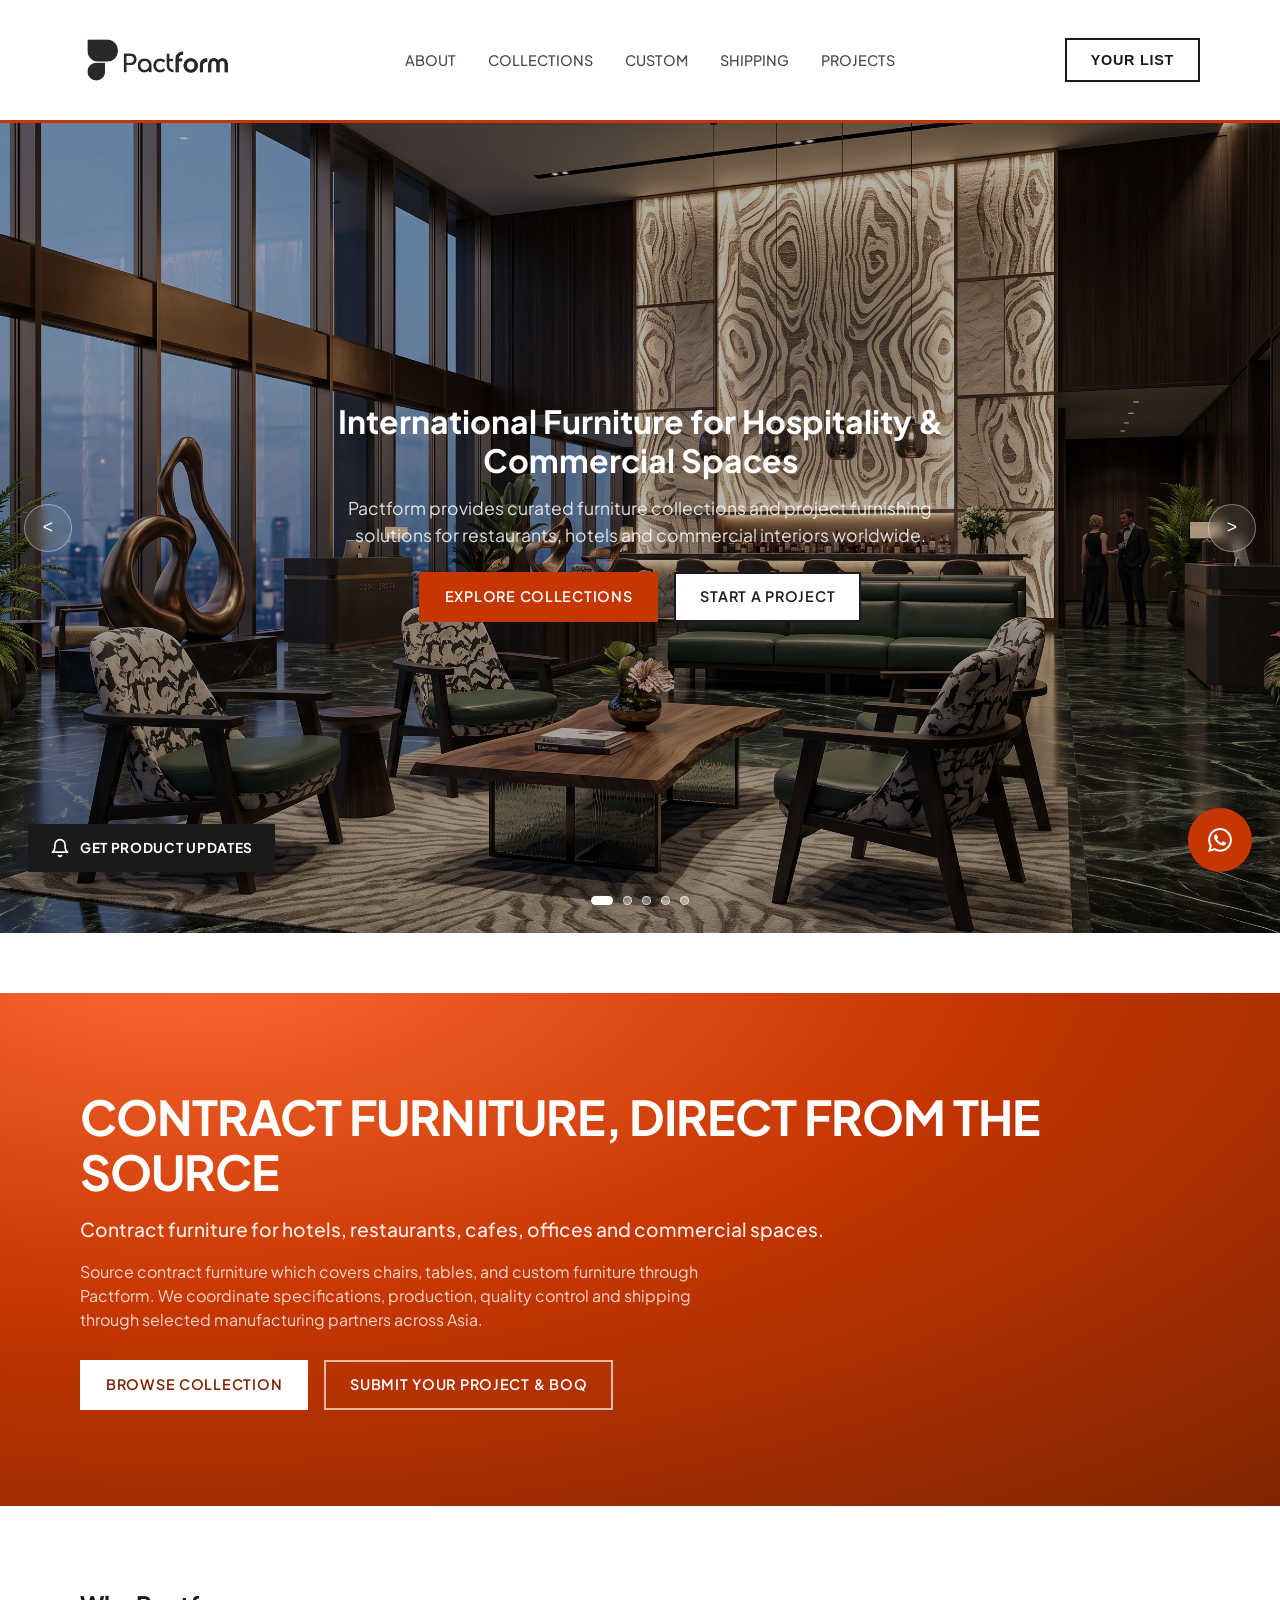
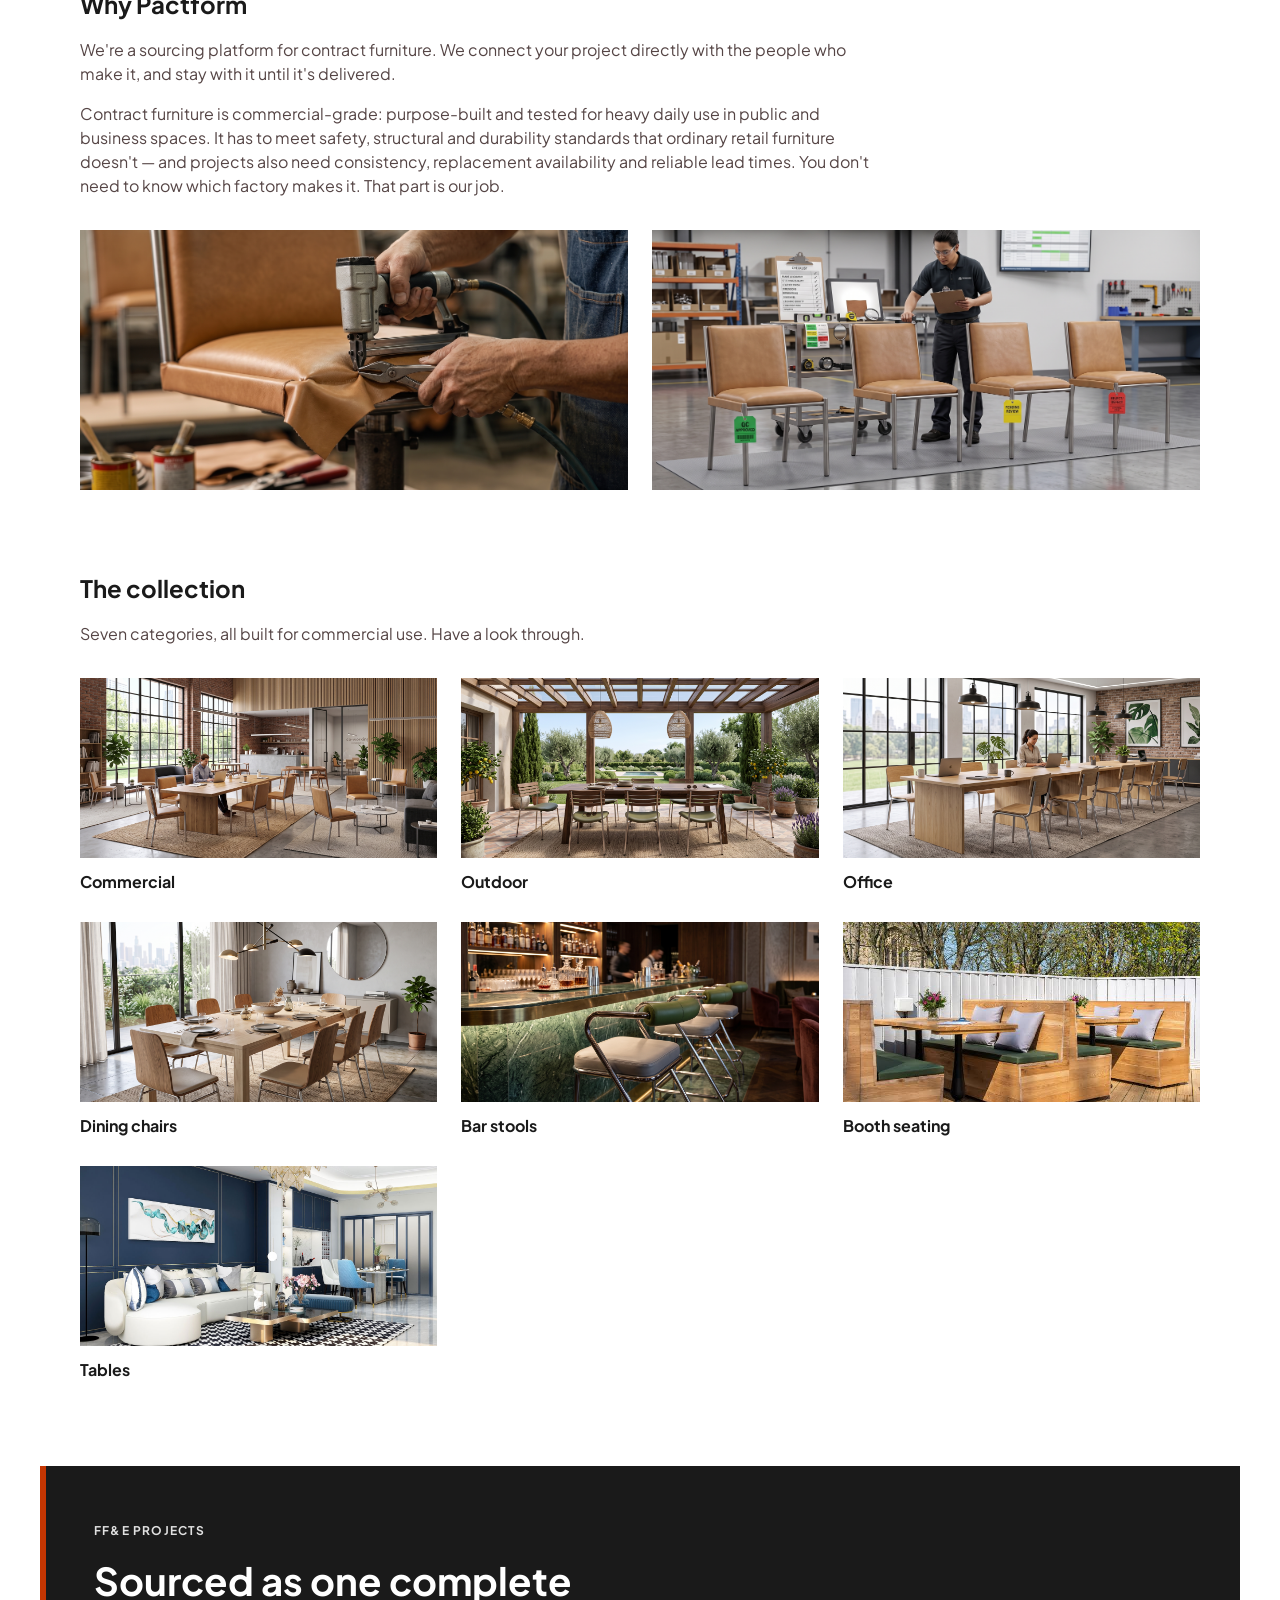
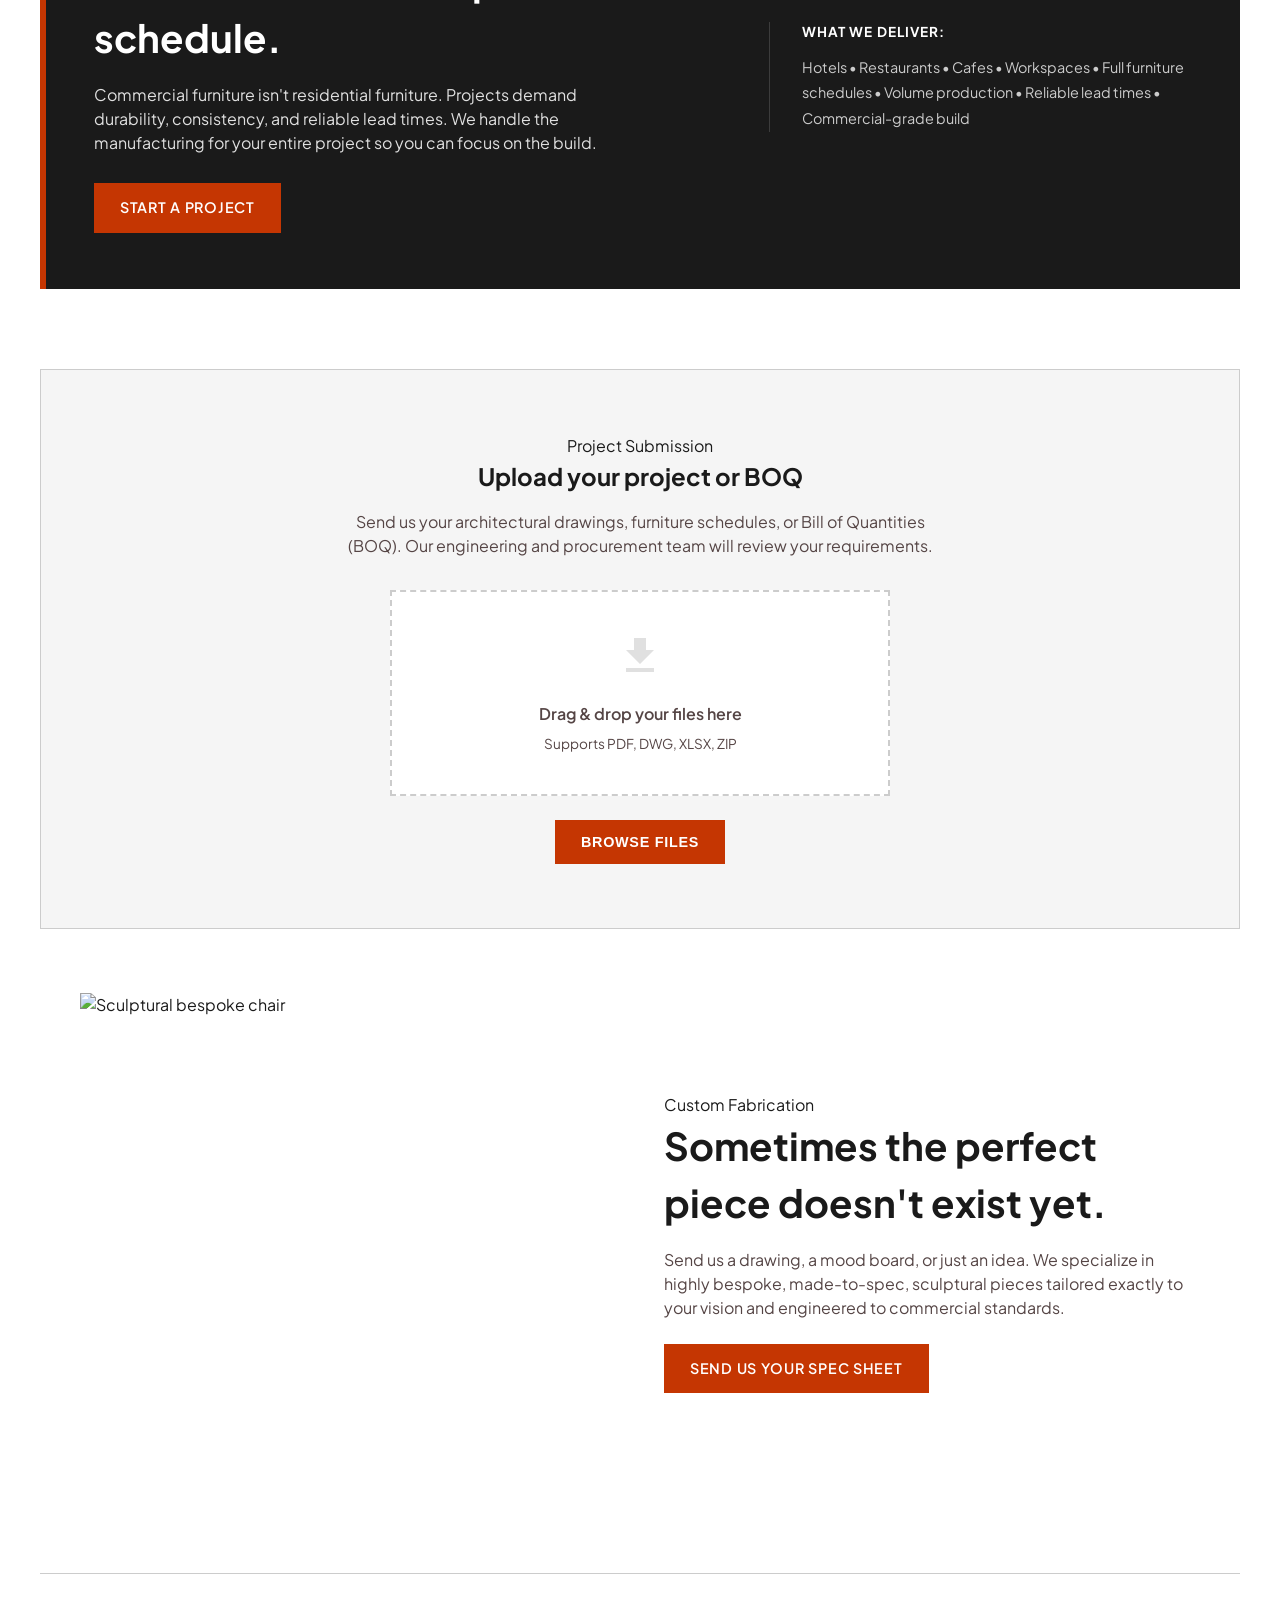
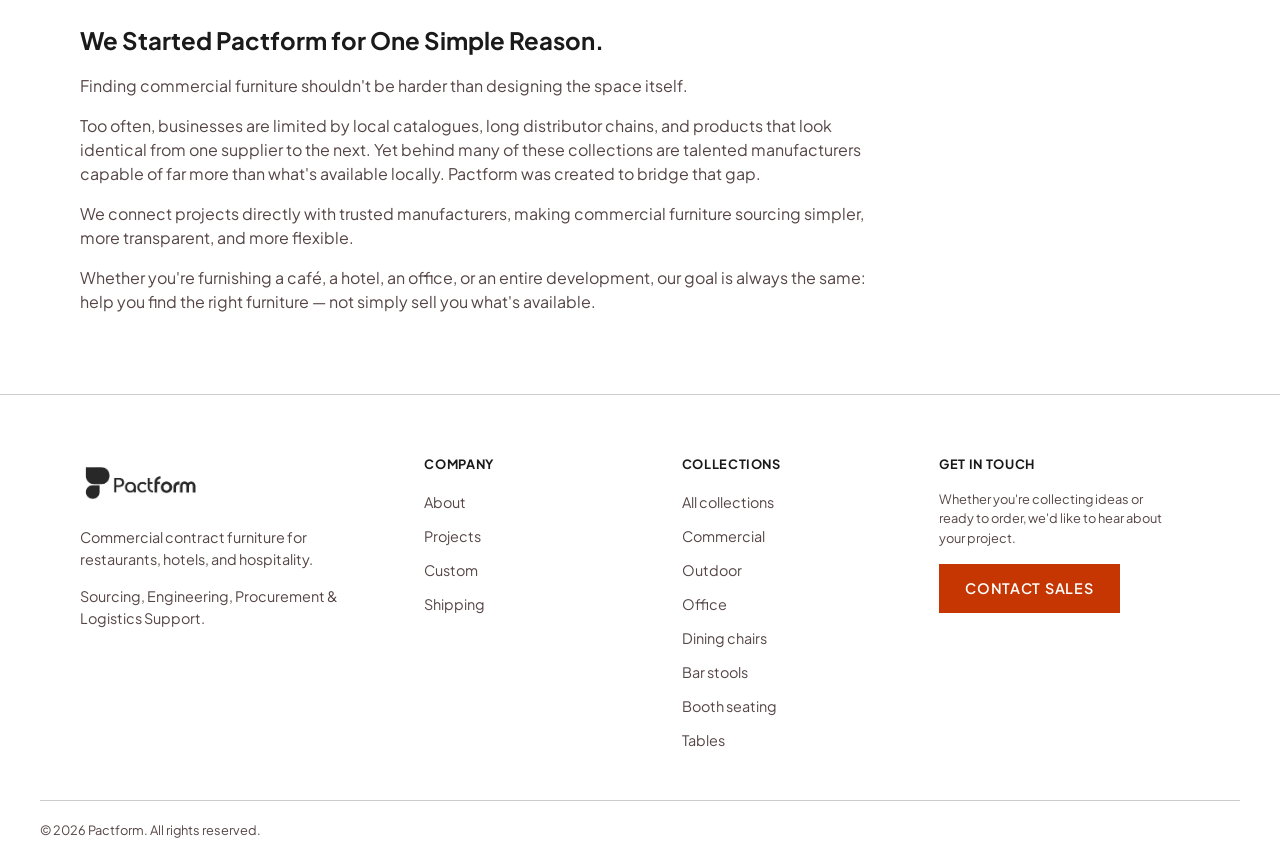
==== commit e4e51c44: "Update homepage hero section, custom page styles, and add new assets" ====
--- a/index.html
+++ b/index.html
@@ -64,27 +64,32 @@
 
     <main>
 <section class="hero-full-image">
-<div class="carousel-container" id="hero-carousel" style="position: relative; overflow: hidden; background-color: var(--black);">
-    <img id="carousel-bg-img" src="https://images.unsplash.com/photo-1517248135467-4c7edcad34c4?ixlib=rb-4.0.3&auto=format&fit=crop&w=1200&q=80" alt="Commercial interior" style="width: 100%; height: 100%; object-fit: cover; position: absolute; top: 0; left: 0; z-index: 0; filter: brightness(0.7);">
-    
-    <!-- Wrapper penahan agar margin kiri teks persis sejajar dengan logo (.container) -->
-    <div class="carousel-content-wrapper" style="z-index: 2;">
-        <div class="carousel-text-overlay" id="carousel-content">
-            <h3 id="carousel-title">Built for business, not retail showrooms</h3>
-            <p id="carousel-text">Contract-grade furniture for restaurants, cafes and bistros — and for hotels, offices and spas.</p>
-            <div class="carousel-dots" id="carousel-dots"></div>
-        </div>
-    </div>
-
-    <button class="carousel-arrow" id="prev-slide" aria-label="Previous slide" style="z-index: 3;">&lt;</button>
-    <button class="carousel-arrow" id="next-slide" aria-label="Next slide" style="z-index: 3;">&gt;</button>
-</div>
-</section>
+    <div class="carousel-container" id="hero-carousel" style="position: relative; overflow: hidden; background-color: var(--black);">
+        <img id="carousel-bg-img" src="https://images.unsplash.com/photo-1517248135467-4c7edcad34c4?ixlib=rb-4.0.3&auto=format&fit=crop&w=1200&q=80" alt="Commercial interior" style="width: 100%; height: 100%; object-fit: cover; position: absolute; top: 0; left: 0; z-index: 0; filter: brightness(0.7);">
+        
+        <!-- Wrapper penahan agar margin kiri teks persis sejajar dengan logo (.container) -->
+        <div class="carousel-content-wrapper" style="z-index: 2;">
+            <div class="carousel-text-overlay" id="carousel-content">
+                <h3 id="carousel-title"></h3>
+                <p id="carousel-text"></p>
+                
+                <!-- Ini wadah kosong untuk tombol -->
+                <div class="carousel-buttons" id="carousel-buttons"></div>
+                
+                <div class="carousel-dots" id="carousel-dots"></div>
+            </div>
+
+        <button class="carousel-arrow" id="prev-slide" aria-label="Previous slide" style="z-index: 3;">&lt;</button>
+        <button class="carousel-arrow" id="next-slide" aria-label="Next slide" style="z-index: 3;">&gt;</button>
+    </div> <!-- Penutup carousel-container -->
+</section> <!-- Penutup hero-full-image -->
+
+<!-- Relocated Hero Text Section (Bagian oranye tetap berada di luar/di bawah carousel) -->
 
 <!-- Relocated Hero Text Section -->
-<section class="hero-text-relocated container">
-    <h1>Contract furniture, direct from the source</h1>
-    <p class="hero-subtitle" style="font-size: 1.2rem; color: var(--grey-dark); margin-bottom: 16px; font-weight: 500;">Contract furniture for hotels, restaurants, cafes, offices and commercial spaces</p>
+<section class="hero-text-relocated hero-orange-block container">
+    <h1>CONTRACT FURNITURE, DIRECT FROM THE SOURCE</h1>
+    <p class="hero-subtitle" style="font-size: 1.2rem; color: var(--grey-dark); margin-bottom: 16px; font-weight: 500;">Contract furniture for hotels, restaurants, cafes, offices and commercial spaces.</p>
     <p class="intro-text">Source contract furniture which covers chairs, tables, and custom furniture through Pactform. We coordinate specifications, production, quality control and shipping through selected manufacturing partners across Asia.</p>
     <div class="hero-buttons">
         <a href="collection.html" class="btn btn-primary">Browse collection</a>
@@ -350,12 +355,37 @@
 
             // Carousel Logic
             const carouselData = [
-                { title: "Built for business, not retail showrooms", text: "Contract-grade furniture for restaurants, cafes and bistros — and for hotels, offices and spas.", image: "hotel interior.jpg" },
-                { title: "Some things only a few hands still make", text: "Hand-woven rattan from Indonesian makers, produced at commercial volume and to commercial standards.", image: "restaurant interior.jpg" },
-                { title: "Every piece is checked before it ships", text: "Two hundred pieces inspected, wrapped and dispatched in a typical week — each one against your approved sample.", image: "commercial interior.jpg" },
-                { title: "Direct from trusted manufacturers", text: "We work with carefully selected partners rather than long distributor chains. Better pricing, more flexibility, more choice for your project.", image: "https://images.unsplash.com/photo-1622372738946-62e02505feb3?ixlib=rb-4.0.3&auto=format&fit=crop&w=1200&q=80" },
-                { title: "More choices, not more compromises", text: "Different fabric, timber, colour, height or dimensions. Most contract furniture is designed to be customised.", image: "https://images.unsplash.com/photo-1505843490538-5133c6c7d0e1?ixlib=rb-4.0.3&auto=format&fit=crop&w=1200&q=80" },
-                { title: "From one piece to one thousand", text: "Eight dining chairs for a cafe, or furniture for several hotel floors. We scale with the project.", image: "https://images.unsplash.com/photo-1497366216548-37526070297c?ixlib=rb-4.0.3&auto=format&fit=crop&w=1200&q=80" }
+        { 
+                title: "International Furniture for Hospitality & Commercial Spaces", 
+                text: "Pactform provides curated furniture collections and project furnishing solutions for restaurants, hotels and commercial interiors worldwide.", 
+                image: "hotel interior.jpg",
+                btn1Text: "EXPLORE COLLECTIONS", btn1Link: "collection.html",
+                btn2Text: "START A PROJECT", btn2Link: "projects.html"
+            },
+            { 
+                title: "Short-Lead-Time Furniture for Restaurants", 
+                text: "Dining chairs, tables, bar stools and custom restaurant furniture coordinated around clear production and delivery schedules for openings, renovations and rollouts.", 
+                image: "restaurant interior.jpg",
+                btn1Text: "EXPLORE RESTAURANT FURNITURE", btn1Link: "collection.html"
+            },
+            { 
+                title: "Indonesian Rattan, Shaped by Skilled Hands", 
+                text: "We work with selected artisans to create distinctive rattan furniture under our specifications and quality controls.", 
+                image: "commercial interior.jpg",
+                btn1Text: "DISCOVER RATTAN", btn1Link: "collection.html"
+            },
+            { 
+                title: "When the Right Piece Doesn't Exist Yet", 
+                text: "Bring us a drawing, reference or idea. We can adapt the dimensions, materials and finishes, or develop a piece around your brief.", 
+                image: "https://images.unsplash.com/photo-1622372738946-62e02505feb3?ixlib=rb-4.0.3&auto=format&fit=crop&w=1200&q=80",
+                btn1Text: "START A CUSTOM PIECE", btn1Link: "collection.html"
+            },
+            { 
+                title: "Distinctive Contract Furniture Beyond Standard Catalogues", 
+                text: "Furniture should do more than survive the room. It should help define it, through an unexpected line, a tactile material or a detail people remember. We uphold consistency in production quality across every project to ensure this impression is always conveyed to our customers and end-users.", 
+                image: "https://images.unsplash.com/photo-1505843490538-5133c6c7d0e1?ixlib=rb-4.0.3&auto=format&fit=crop&w=1200&q=80",
+                btn1Text: "SEE WHAT SETS US APART", btn1Link: "collection.html"
+            },
             ];
 
             let currentSlide = 0;
@@ -364,6 +394,7 @@
             const bgImgEl = document.getElementById('carousel-bg-img');
             const dotsContainer = document.getElementById('carousel-dots');
             const heroCarousel = document.getElementById('hero-carousel');
+            const buttonsContainer = document.getElementById('carousel-buttons');
 
             carouselData.forEach((_, index) => {
                 const dot = document.createElement('div');
@@ -374,9 +405,27 @@
             });
 
             function updateCarousel() {
-                titleEl.textContent = carouselData[currentSlide].title;
-                textEl.textContent = carouselData[currentSlide].text;
-                bgImgEl.src = carouselData[currentSlide].image;
+                const slide = carouselData[currentSlide];
+                
+                // Update Teks & Gambar
+                titleEl.textContent = slide.title;
+                textEl.textContent = slide.text;
+                bgImgEl.src = slide.image;
+                
+                // Render Tombol secara dinamis (Hanya render jika datanya ada di array)
+                let buttonsHTML = '';
+                
+                if (slide.btn1Text && slide.btn1Link) {
+                    buttonsHTML += `<a href="${slide.btn1Link}" class="btn btn-primary">${slide.btn1Text}</a>`;
+                }
+                
+                if (slide.btn2Text && slide.btn2Link) {
+                    buttonsHTML += `<a href="${slide.btn2Link}" class="btn btn-secondary">${slide.btn2Text}</a>`;
+                }
+                
+                buttonsContainer.innerHTML = buttonsHTML;
+
+                // Update Dots
                 document.querySelectorAll('.carousel-dots .dot').forEach((dot, index) => {
                     dot.classList.toggle('active', index === currentSlide);
                 });
@@ -407,11 +456,15 @@
             function stopAutoplay() { if (autoplayTimer) clearInterval(autoplayTimer); }
             function resetAutoplay() { stopAutoplay(); startAutoplay(); }
 
-            heroCarousel.addEventListener('mouseenter', stopAutoplay);
-            heroCarousel.addEventListener('mouseleave', startAutoplay);
-            heroCarousel.addEventListener('focusin', stopAutoplay);
-            heroCarousel.addEventListener('focusout', startAutoplay);
-            startAutoplay();
+                    heroCarousel.addEventListener('mouseenter', stopAutoplay);
+                    heroCarousel.addEventListener('mouseleave', startAutoplay);
+                    heroCarousel.addEventListener('focusin', stopAutoplay);
+                    heroCarousel.addEventListener('focusout', startAutoplay);
+                    
+                    // Tambahkan baris ini agar sinkron saat pertama kali load
+                    updateCarousel(); 
+
+                    startAutoplay();
 
             // Touch swipe support (mobile / tablet)
             let touchStartX = 0;
--- a/index.css
+++ b/index.css
@@ -1,3 +1,12 @@
+/* ==========================================================================
+   Depth tokens — used by the orange hero block + floating chair below.
+   Additive only; existing --accent etc. in global.css are untouched.
+   ========================================================================== */
+:root {
+    --hero-orange-deep: #7e2401;
+    --hero-orange-vivid: #ff6a33;
+}
+
 /* ==========================================================================
    Hero — full-bleed image carousel
    ========================================================================== */
@@ -29,11 +38,6 @@
     transition: opacity 0.4s ease;
 }
 
-
-/* ==========================================================================
-   Hero — text overlay (centered over the image)
-   ========================================================================== */
-
 .carousel-content-wrapper {
     position: absolute;
     inset: 0;
@@ -71,7 +75,27 @@
     font-weight: 600;
     font-size: 0.95rem;
 }
-
+.carousel-buttons {
+    display: flex;
+    justify-content: center; /* This perfectly centers the buttons */
+    align-items: center;
+    gap: 16px;
+    margin-top: 24px;
+    margin-bottom: 32px; /* Adds breathing room before the slider dots */
+}
+
+/* Mobile Responsiveness for Carousel Buttons */
+@media (max-width: 600px) {
+    .carousel-buttons {
+        flex-direction: column;
+        gap: 12px;
+    }
+
+    .carousel-buttons .btn {
+        width: 100%;
+        text-align: center;
+    }
+}
 
 /* ==========================================================================
    Hero — dot slider (centered at the bottom of the hero)
@@ -161,27 +185,80 @@
     transform: translateY(-50%);
 }
 
-
-/* ==========================================================================
-   Hero — relocated intro text (below the image, in the normal container)
-   ========================================================================== */
-
 .hero-text-relocated {
-    text-align: center;
+    text-align: left; /* Sebelumnya: center */
     padding-top: 48px;
     margin-bottom: 60px;
 }
 
 .hero-text-relocated .intro-text {
     max-width: 640px;
-    margin: 16px auto 28px;
+    margin: 16px 0 28px 0; /* Sebelumnya: 16px auto 28px */
     color: var(--grey-dark);
 }
 
 .hero-buttons {
     display: flex;
-    justify-content: center;
+    justify-content: flex-start; /* Sebelumnya: center */
     gap: 16px;
+}
+
+.hero-orange-block {
+    position: relative;
+    isolation: isolate;
+    z-index: 1;
+    padding-top: 96px;
+    padding-bottom: 96px;
+    margin-bottom: 80;
+}
+
+/* Full-bleed orange surface, same technique as .carousel-container above */
+.hero-orange-block::before {
+    content: '';
+    position: absolute;
+    top: 0;
+    left: 50%;
+    width: 100vw;
+    height: 100%;
+    transform: translateX(-50%);
+    background: radial-gradient(130% 150% at 15% -10%, var(--hero-orange-vivid) 0%, var(--accent) 48%, var(--hero-orange-deep) 100%);
+    z-index: -1;
+}
+
+.hero-orange-block h1,
+.hero-orange-block .hero-subtitle,
+.hero-orange-block .intro-text {
+    color: var(--white);
+}
+.hero-orange-block .hero-subtitle { color: rgba(255, 255, 255, 0.92) !important; }
+.hero-orange-block .intro-text { color: rgba(255, 255, 255, 0.8); }
+
+/* Inverted CTA styling — scoped to this block only, global .btn untouched */
+.hero-orange-block .btn-primary {
+    background-color: var(--white);
+    color: var(--hero-orange-deep);
+    border-color: var(--white);
+}
+.hero-orange-block .btn-primary:hover {
+    background-color: var(--black);
+    color: var(--white);
+    border-color: var(--black);
+}
+.hero-orange-block .btn-secondary {
+    background-color: transparent;
+    color: var(--white);
+    border-color: rgba(255, 255, 255, 0.65);
+}
+.hero-orange-block .btn-secondary:hover {
+    background-color: rgba(255, 255, 255, 0.14);
+    border-color: var(--white);
+}
+
+@media (max-width: 900px) {
+    .hero-orange-block { padding-top: 64px; padding-bottom: 64px; }
+}
+@media (max-width: 600px) {
+    .hero-orange-block { padding-top: 48px; padding-bottom: 48px; }
 }
 
 
@@ -265,7 +342,7 @@
     padding: 10px 24px;
     font-size: 0.85rem;
     font-weight: 600;
-    text-align: center;
+    text-align: left;
     max-width: 90%;
     box-shadow: 0 4px 20px rgba(0, 0, 0, 0.05);
     z-index: 1;
@@ -277,6 +354,7 @@
    ========================================================================== */
 
 .why-section {
+    margin-top: 80px;
     margin-bottom: 80px;
 }
 
@@ -394,12 +472,6 @@
     .ffe-project-section { padding: 32px 20px; }
     .ffe-desc { max-width: 100%; }
 }
-
-
-/* ==========================================================================
-   Upload project / BOQ section (previously inline-styled, non-responsive)
-   ========================================================================== */
-
 .boq-upload-section {
     background-color: var(--grey-light);
     padding: 64px 40px;
@@ -407,18 +479,22 @@
     text-align: center;
     border: 1px solid var(--border-color);
 }
-.boq-upload-section .eyebrow { margin-bottom: 12px; }
-.boq-upload-section h2 { margin-bottom: 16px; }
 .boq-desc {
-    margin: 0 auto 32px auto;
     max-width: 600px;
+    margin-top: 0;
+    margin-bottom: 32px;
+    margin-left: auto;
+    margin-right: auto;
 }
 .boq-dropzone {
     border: 2px dashed var(--border-color);
     padding: 40px 24px;
     background: var(--white);
     max-width: 500px;
-    margin: 0 auto 24px auto;
+    margin-top: 0;
+    margin-bottom: 24px;
+    margin-left: auto;
+    margin-right: auto;
     cursor: pointer;
     transition: border-color 0.2s ease, background-color 0.2s ease;
 }
@@ -472,4 +548,19 @@
 }
 @media (max-width: 600px) {
     .custom-furniture-photo { height: 240px; }
+}
+@media (max-width: 600px) {
+    .carousel-buttons {
+        flex-direction: column;
+        gap: 12px;
+        margin-top: 20px;
+        margin-bottom: 24px;
+    }
+
+    .carousel-buttons .btn {
+        width: 100%;
+        max-width: 320px;
+        text-align: center;
+        display: block; 
+    }
 }
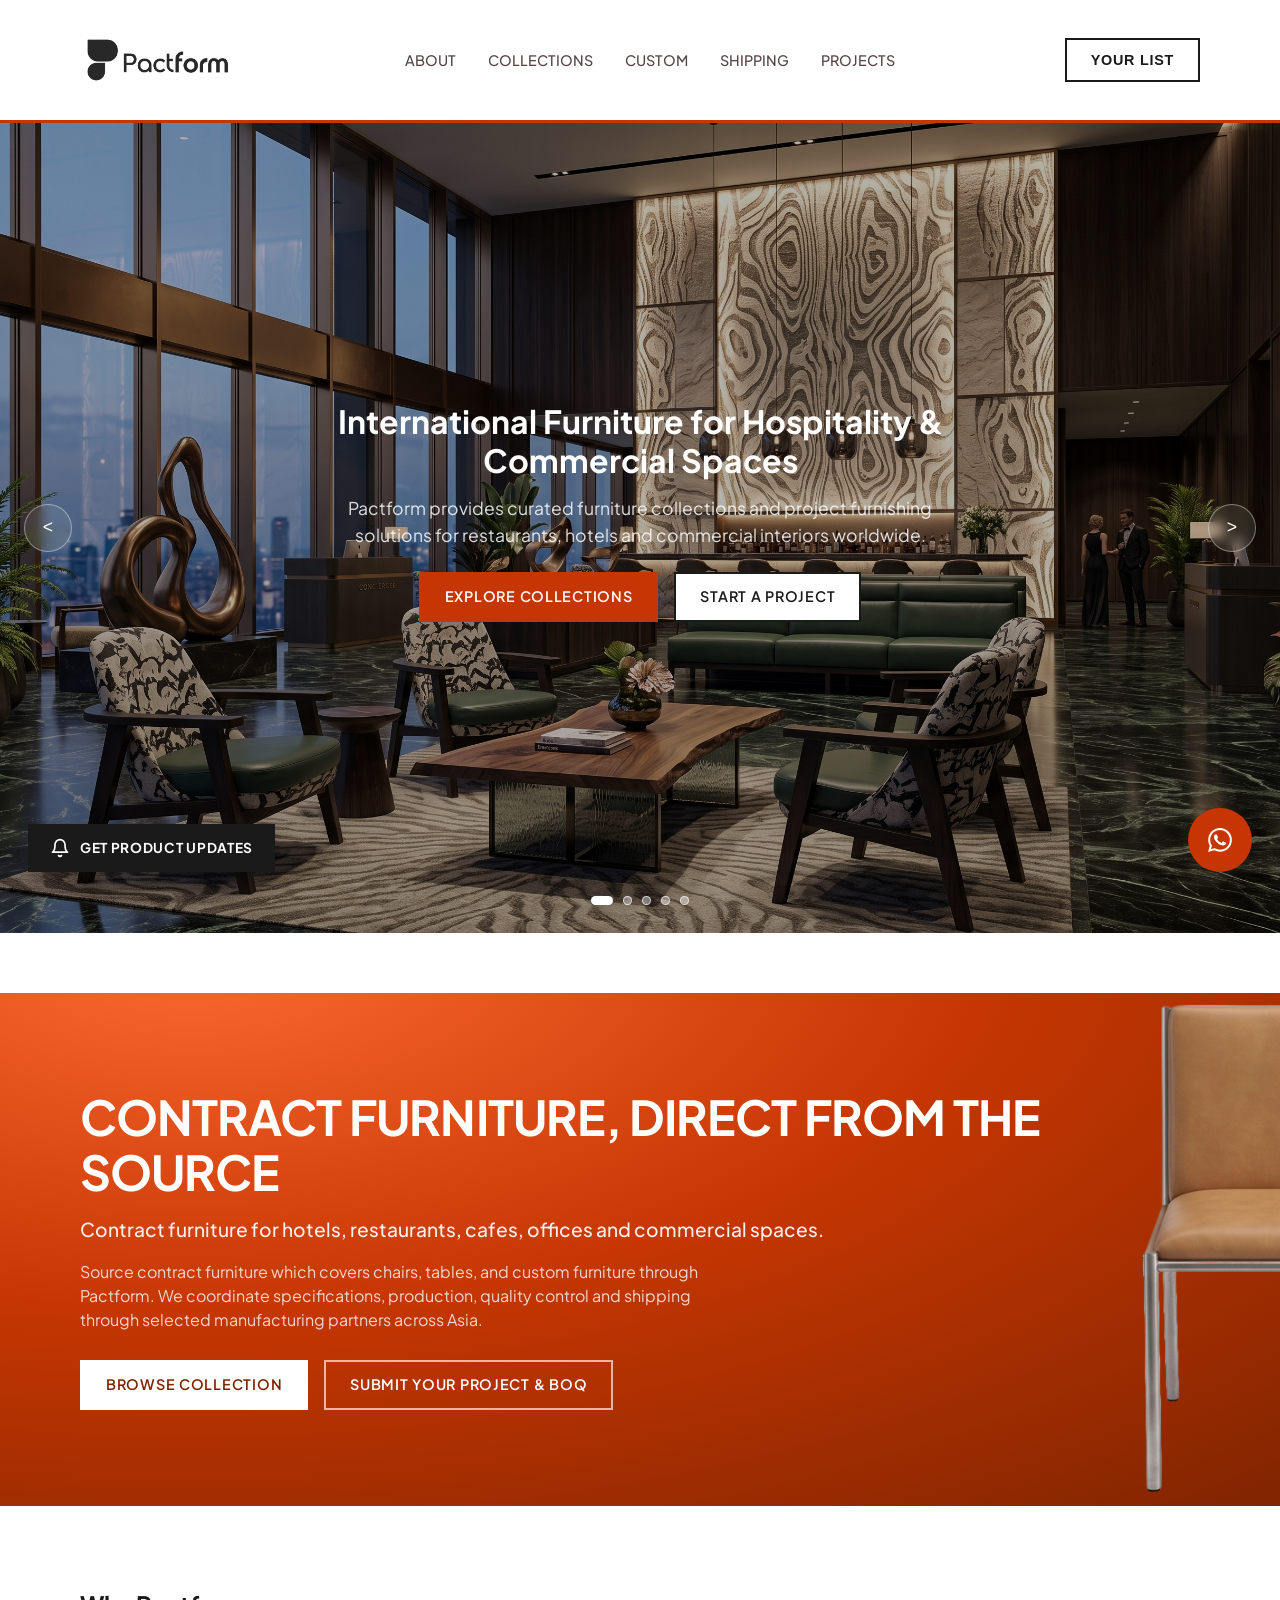
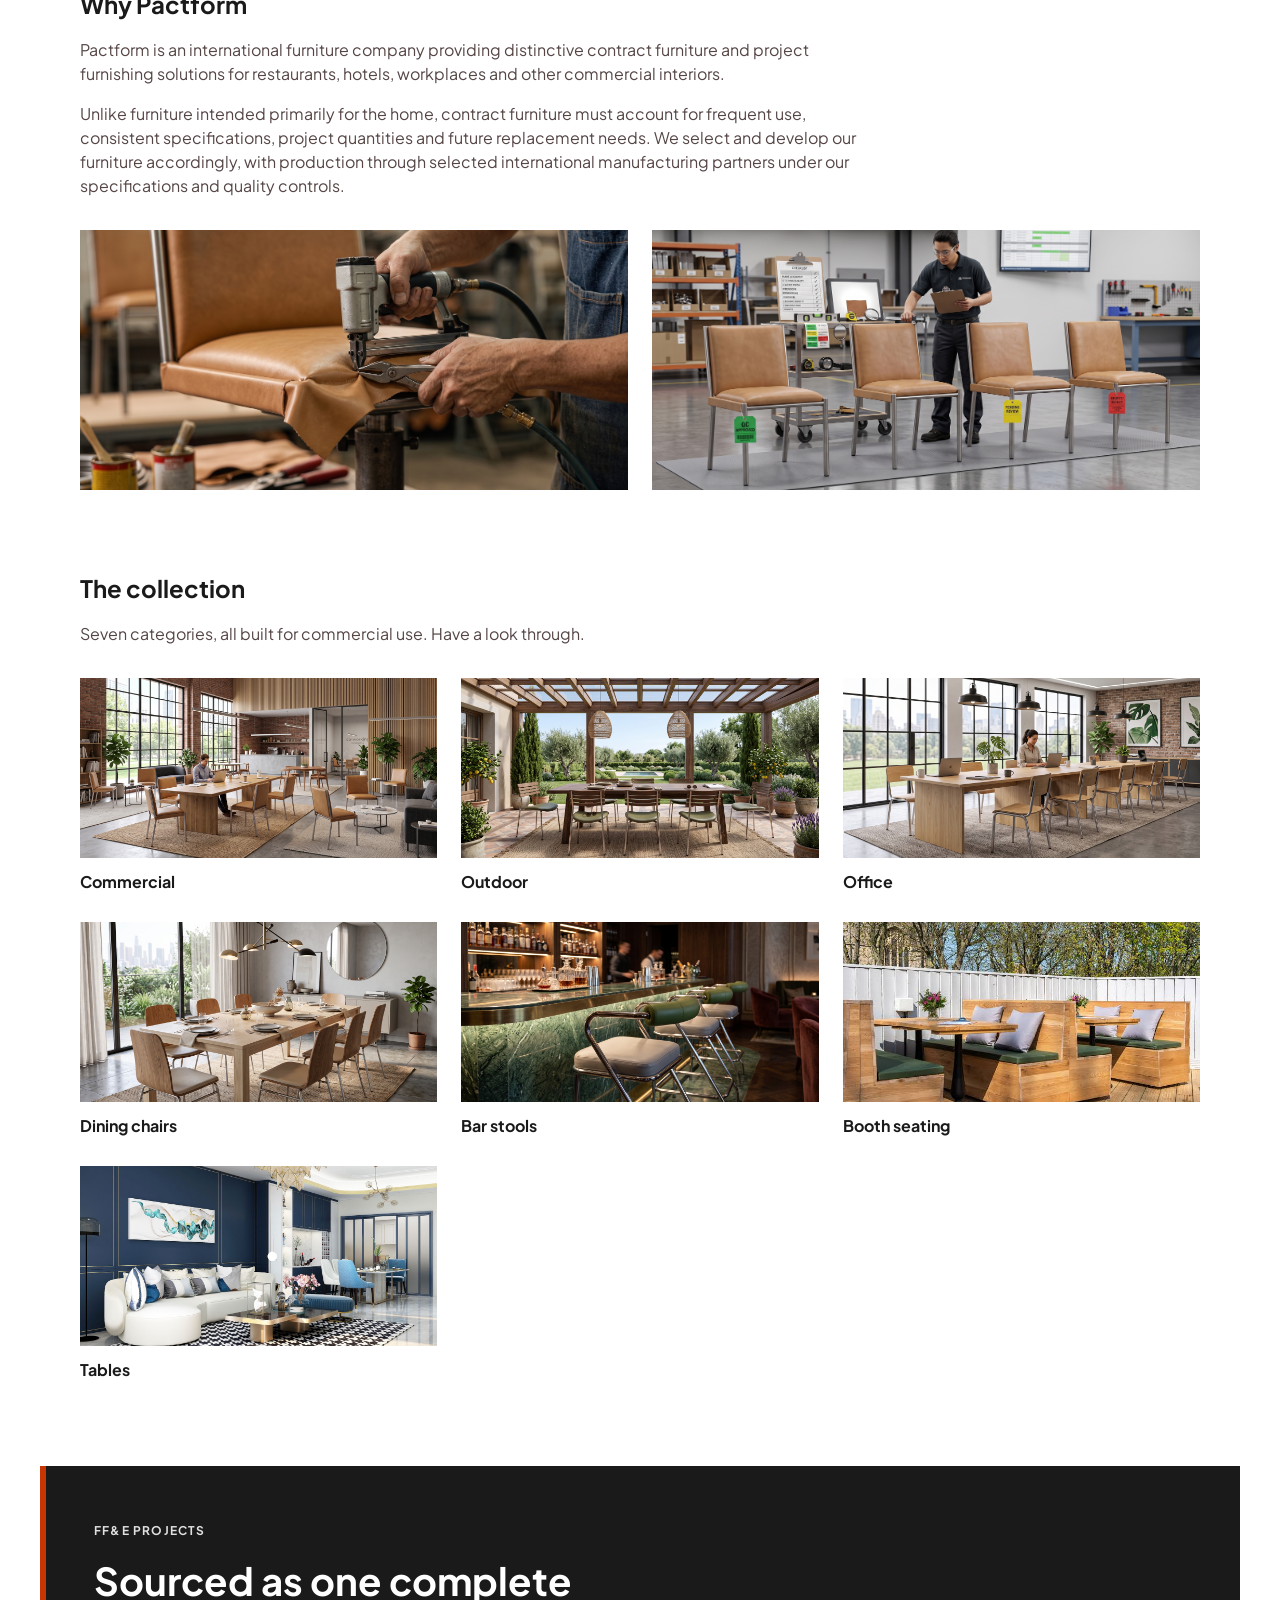
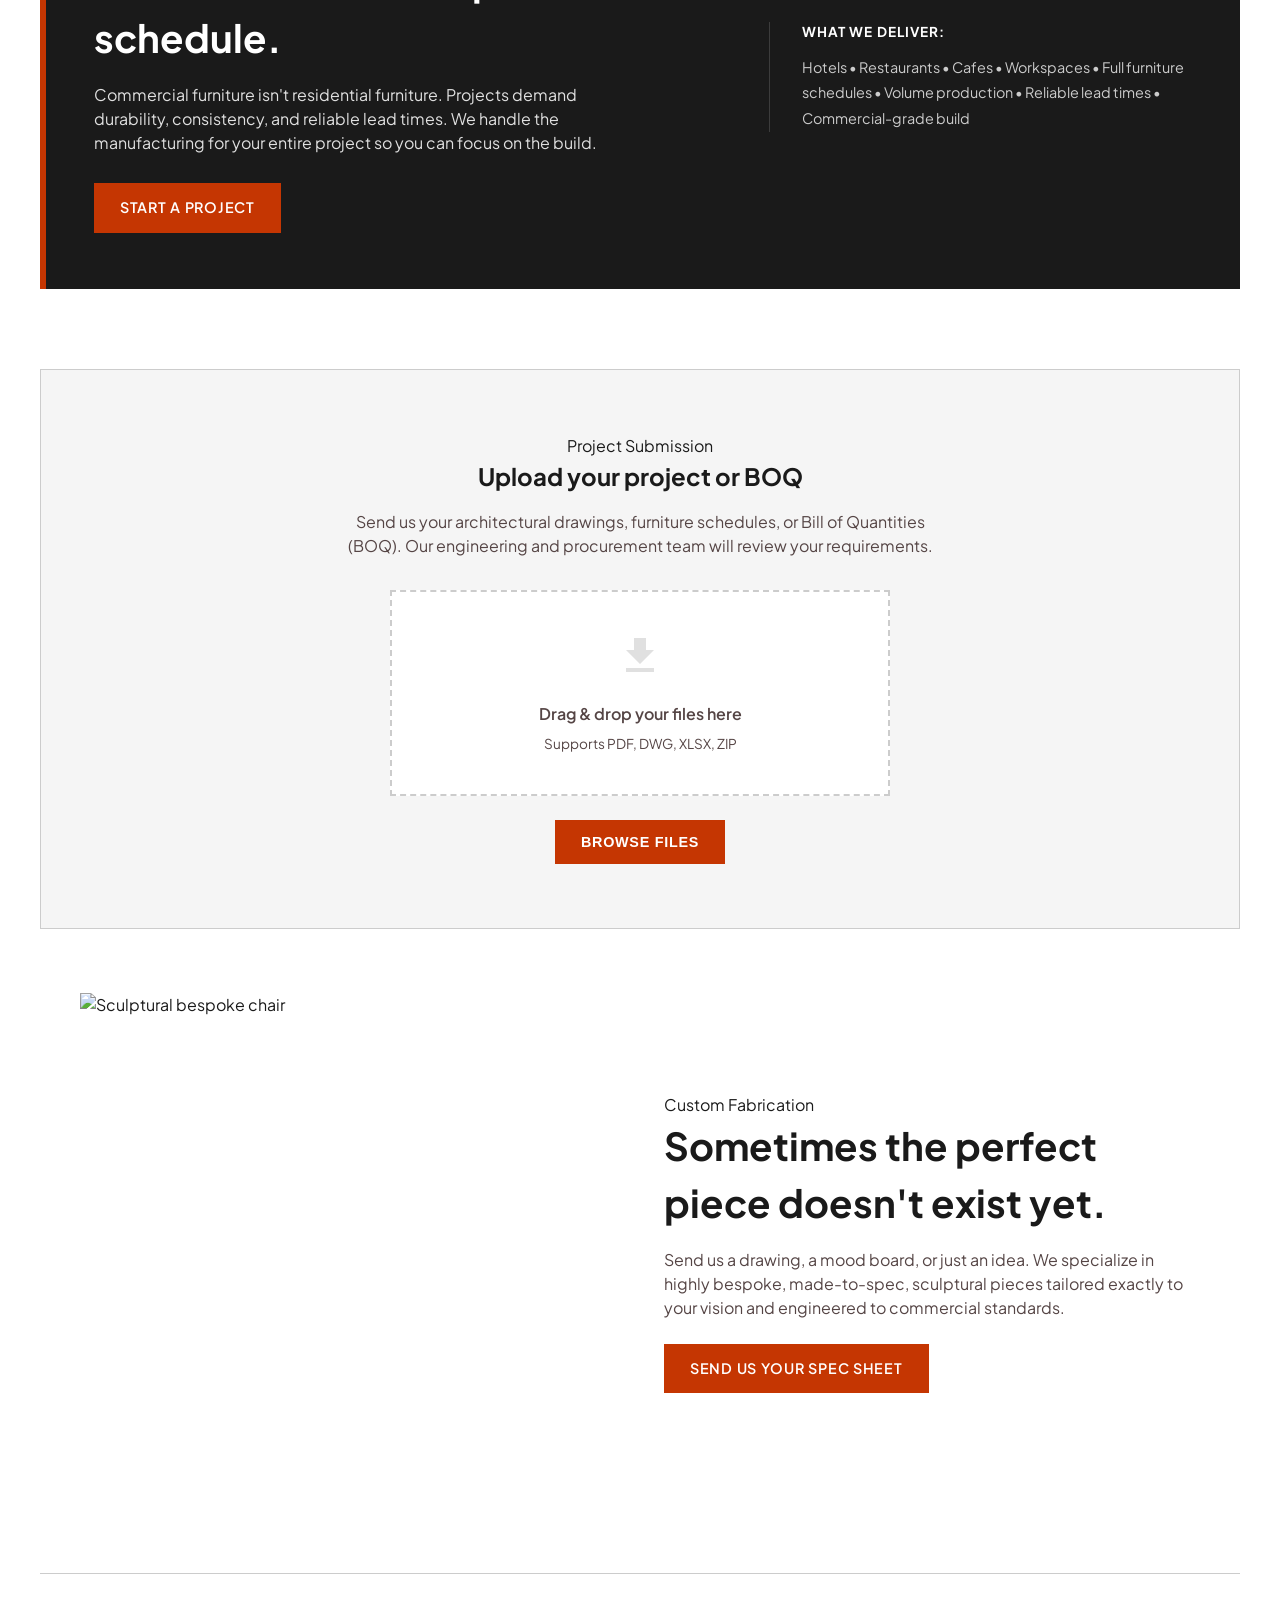
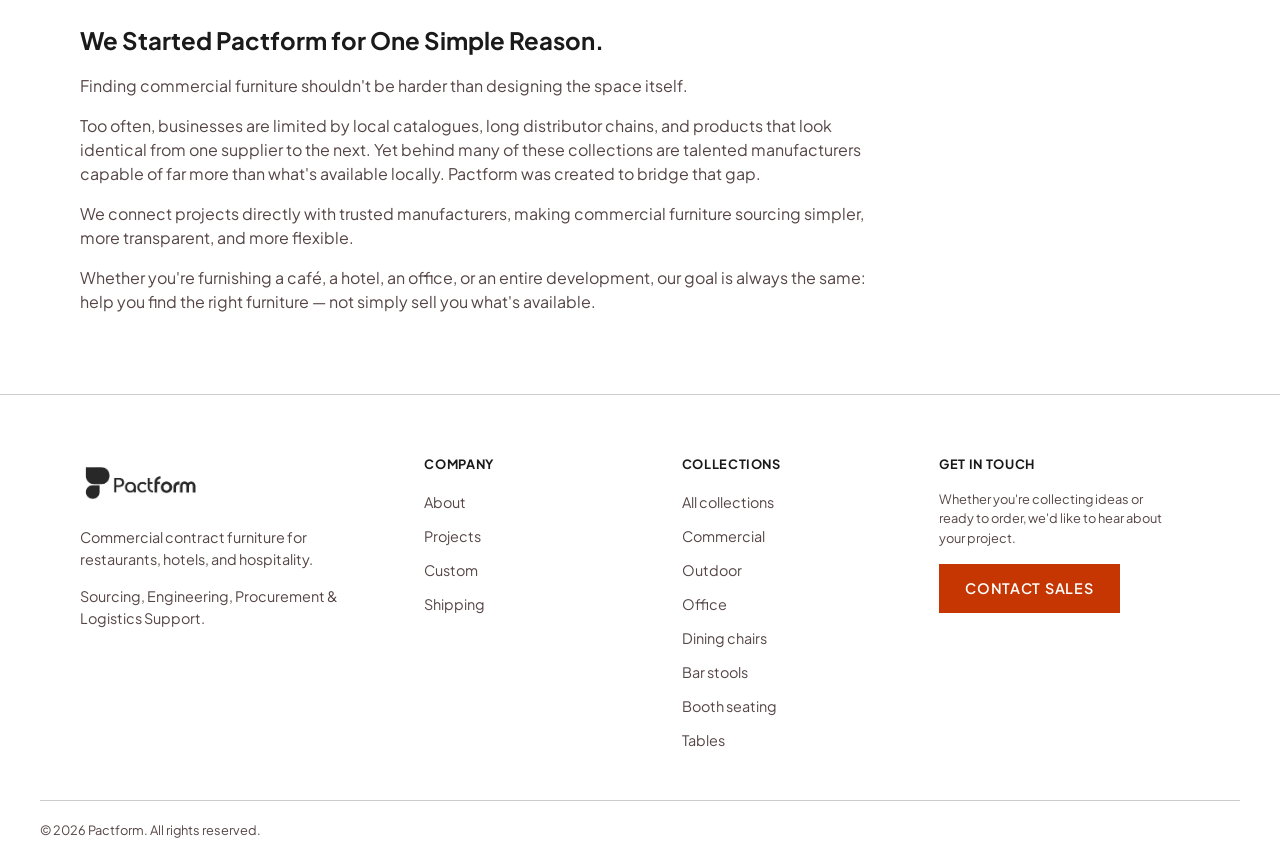
==== commit 6788fccd: "Update all changes: hero section design, styles, and assets" ====
--- a/index.html
+++ b/index.html
@@ -87,20 +87,26 @@
 <!-- Relocated Hero Text Section (Bagian oranye tetap berada di luar/di bawah carousel) -->
 
 <!-- Relocated Hero Text Section -->
-<section class="hero-text-relocated hero-orange-block container">
-    <h1>CONTRACT FURNITURE, DIRECT FROM THE SOURCE</h1>
-    <p class="hero-subtitle" style="font-size: 1.2rem; color: var(--grey-dark); margin-bottom: 16px; font-weight: 500;">Contract furniture for hotels, restaurants, cafes, offices and commercial spaces.</p>
-    <p class="intro-text">Source contract furniture which covers chairs, tables, and custom furniture through Pactform. We coordinate specifications, production, quality control and shipping through selected manufacturing partners across Asia.</p>
-    <div class="hero-buttons">
-        <a href="collection.html" class="btn btn-primary">Browse collection</a>
-        <a href="projects.html" class="btn btn-secondary">SUBMIT YOUR PROJECT & BOQ</a>
+<!-- Relocated Hero Text Section -->
+<section class="hero-text-relocated hero-orange-block">
+    <div class="container" style="position: relative; z-index: 2;">
+        <h1>CONTRACT FURNITURE, DIRECT FROM THE SOURCE</h1>
+        <p class="hero-subtitle" style="font-size: 1.2rem; color: var(--grey-dark); margin-bottom: 16px; font-weight: 500;">Contract furniture for hotels, restaurants, cafes, offices and commercial spaces.</p>
+        <p class="intro-text">Source contract furniture which covers chairs, tables, and custom furniture through Pactform. We coordinate specifications, production, quality control and shipping through selected manufacturing partners across Asia.</p>
+        <div class="hero-buttons">
+            <a href="collection.html" class="btn btn-primary">Browse collection</a>
+            <a href="projects.html" class="btn btn-secondary">SUBMIT YOUR PROJECT & BOQ</a>
+        </div>
     </div>
+    
+    <!-- Kursi diletakkan di luar container text agar menempel di tepi kanan layar 100vw -->
+    <img src="tampak depan.png" alt="Pactform Chair" class="hero-floating-chair">
 </section>
         <!-- Why Pactform -->
         <section class="why-section container">
             <h2>Why Pactform</h2>
-            <p class="section-intro">We're a sourcing platform for contract furniture. We connect your project directly with the people who make it, and stay with it until it's delivered.</p>
-            <p>Contract furniture is commercial-grade: purpose-built and tested for heavy daily use in public and business spaces. It has to meet safety, structural and durability standards that ordinary retail furniture doesn't — and projects also need consistency, replacement availability and reliable lead times. You don't need to know which factory makes it. That part is our job.</p>
+            <p class="section-intro">Pactform is an international furniture company providing distinctive contract furniture and project furnishing solutions for restaurants, hotels, workplaces and other commercial interiors.</p>
+            <p>Unlike furniture intended primarily for the home, contract furniture must account for frequent use, consistent specifications, project quantities and future replacement needs. We select and develop our furniture accordingly, with production through selected international manufacturing partners under our specifications and quality controls.</p>
             <div class="why-grid">
                 <div class="img-box why-photo">
                     <img src="chair making.jpg" alt="Maker at work" style="width: 100%; height: 100%; object-fit: cover;">
--- a/index.css
+++ b/index.css
@@ -563,4 +563,55 @@
         text-align: center;
         display: block; 
     }
+}
+body {
+    overflow-x: hidden; /* Wajib ditambahkan agar layar tidak tembus/scroll ke samping */
+}
+
+.hero-orange-block {
+    position: relative;
+    isolation: isolate;
+    z-index: 1;
+    padding-top: 96px;
+    padding-bottom: 96px;
+    margin-bottom: 80px;
+    
+    /* Membuat background orange full-bleed selebar layar penuh (100vw) */
+    width: 100vw;
+    left: 50%;
+    right: 50%;
+    margin-left: -50vw;
+    margin-right: -50vw;
+    
+    background: radial-gradient(130% 150% at 15% -10%, var(--hero-orange-vivid) 0%, var(--accent) 48%, var(--hero-orange-deep) 100%);
+    overflow: hidden; /* Memotong kursi tepat di batas tepi kanan layar */
+}
+
+.hero-floating-chair {
+    position: absolute;
+    top: 50%;
+    right: 0; /* Menempel di tepi kanan layar penuh */
+    transform: translate(50%, -50%); /* Membuat pas setengah kursi nampak dan setengahnya terpotong di tepi layar */
+    height: 110%;
+    max-height: 500px;
+    z-index: 0;
+    pointer-events: none;
+}
+
+/* Pastikan teks & tombol tetap berada di lapisan atas (di depan kursi) */
+.hero-orange-block h1,
+.hero-orange-block .hero-subtitle,
+.hero-orange-block .intro-text,
+.hero-orange-block .hero-buttons {
+    position: relative;
+    z-index: 2; 
+}
+
+/* Responsif untuk Layar HP/Tablet */
+@media (max-width: 900px) {
+    .hero-floating-chair {
+        height: 100%;
+        transform: translate(40%, -50%);
+        opacity: 0.2; /* Dibuat agak transparan di HP supaya teks tetap terbaca jelas */
+    }
 }
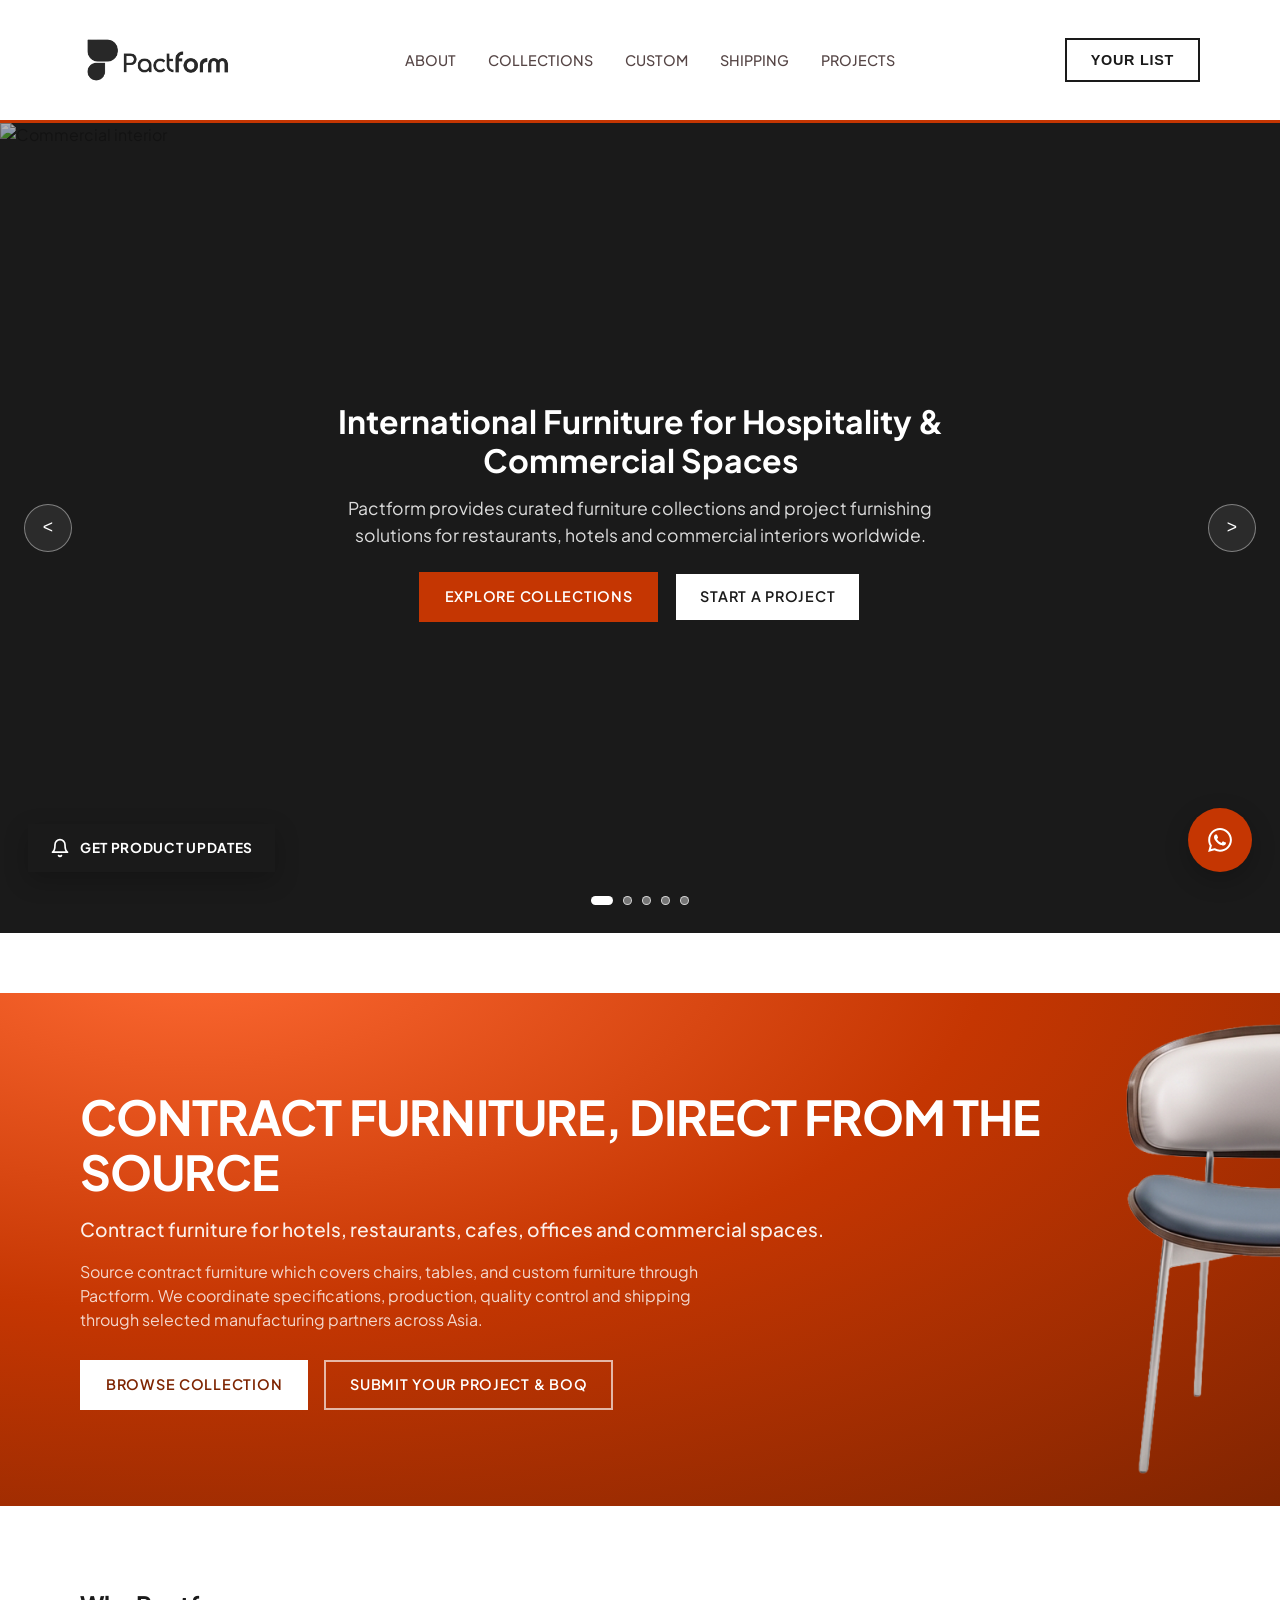
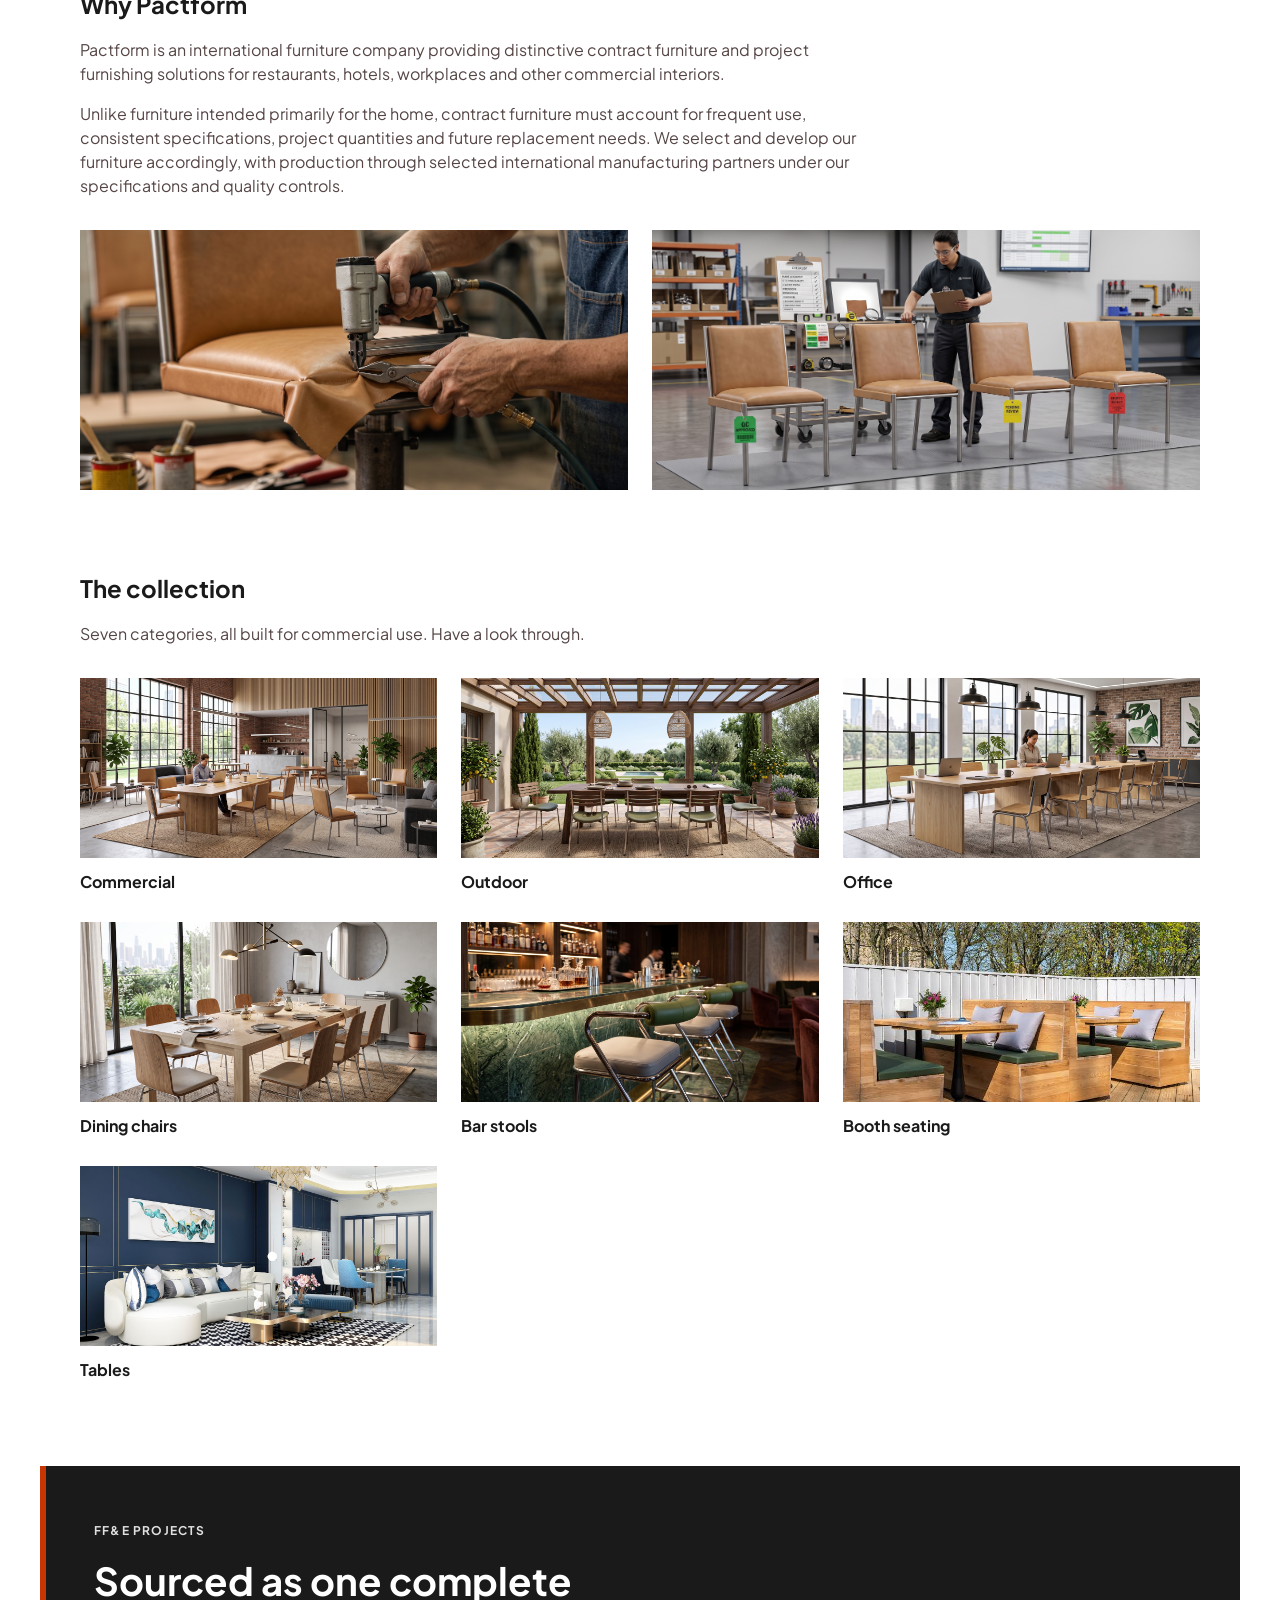
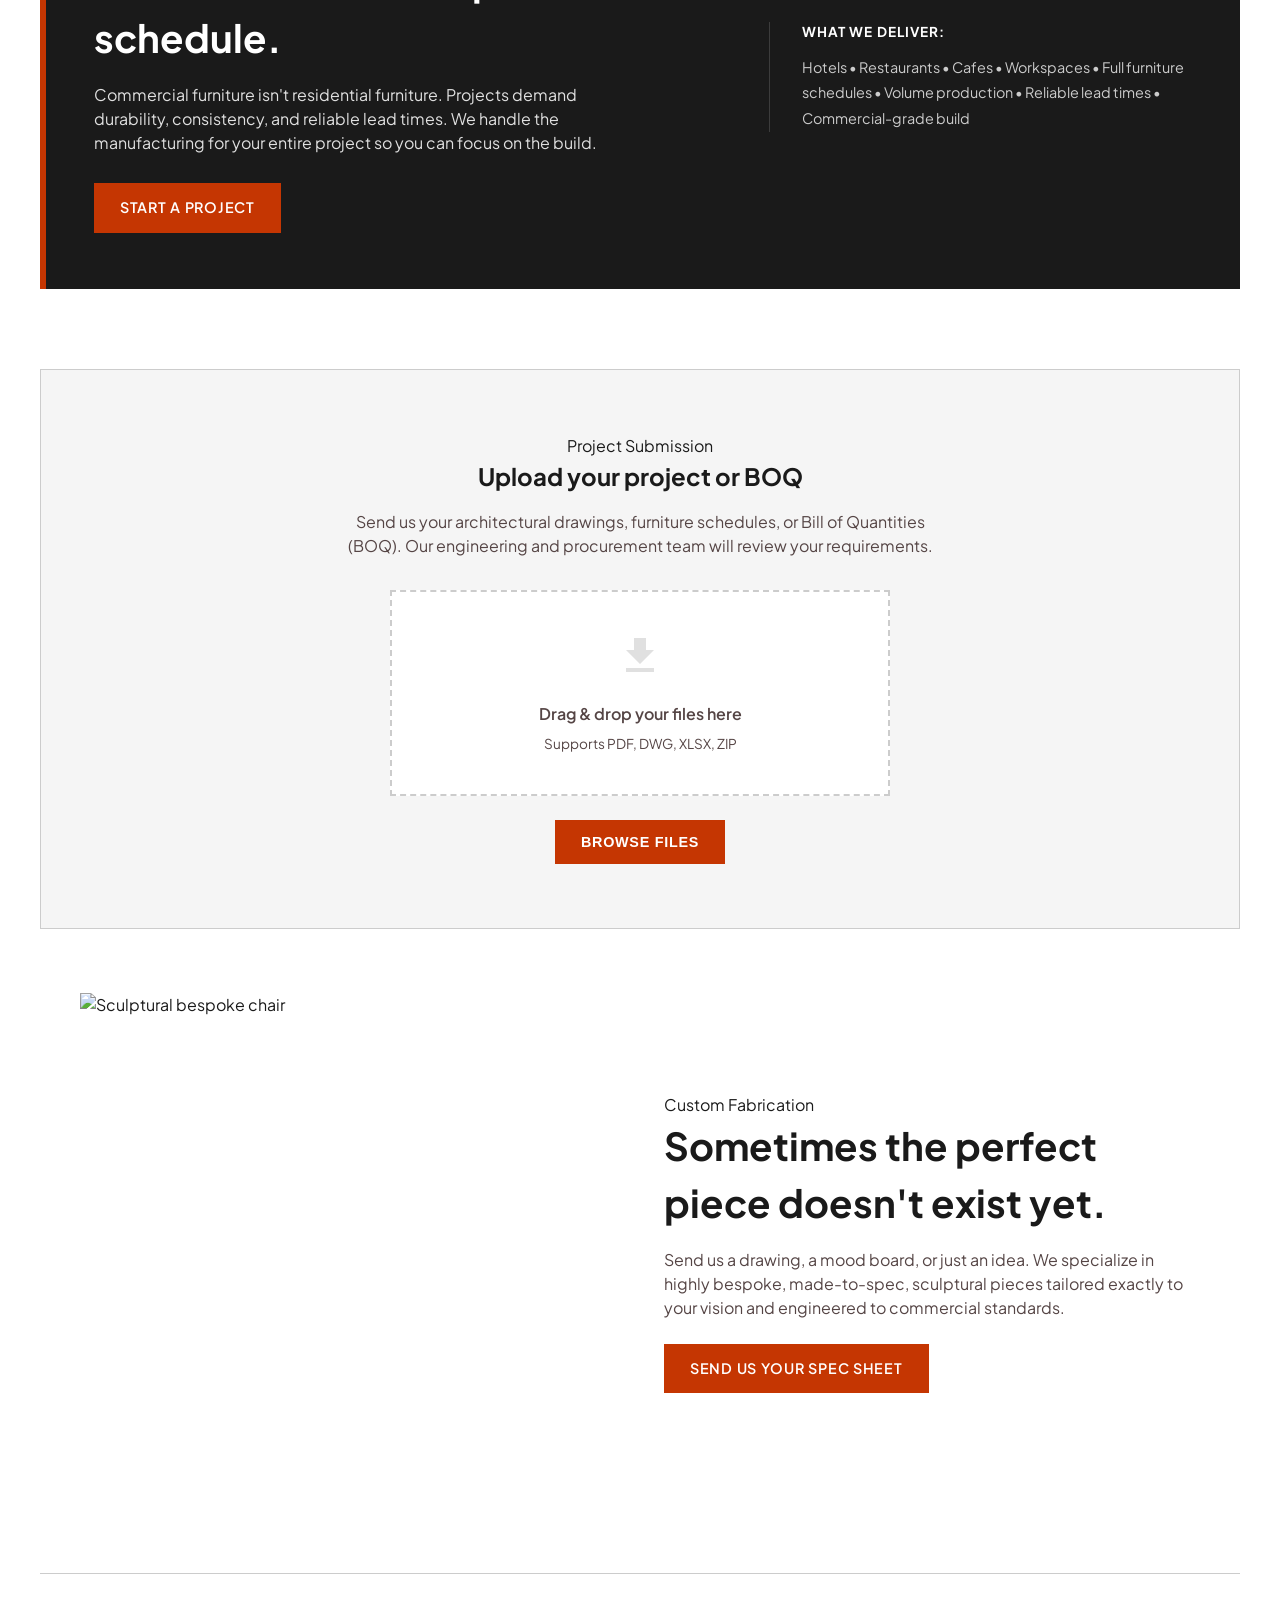
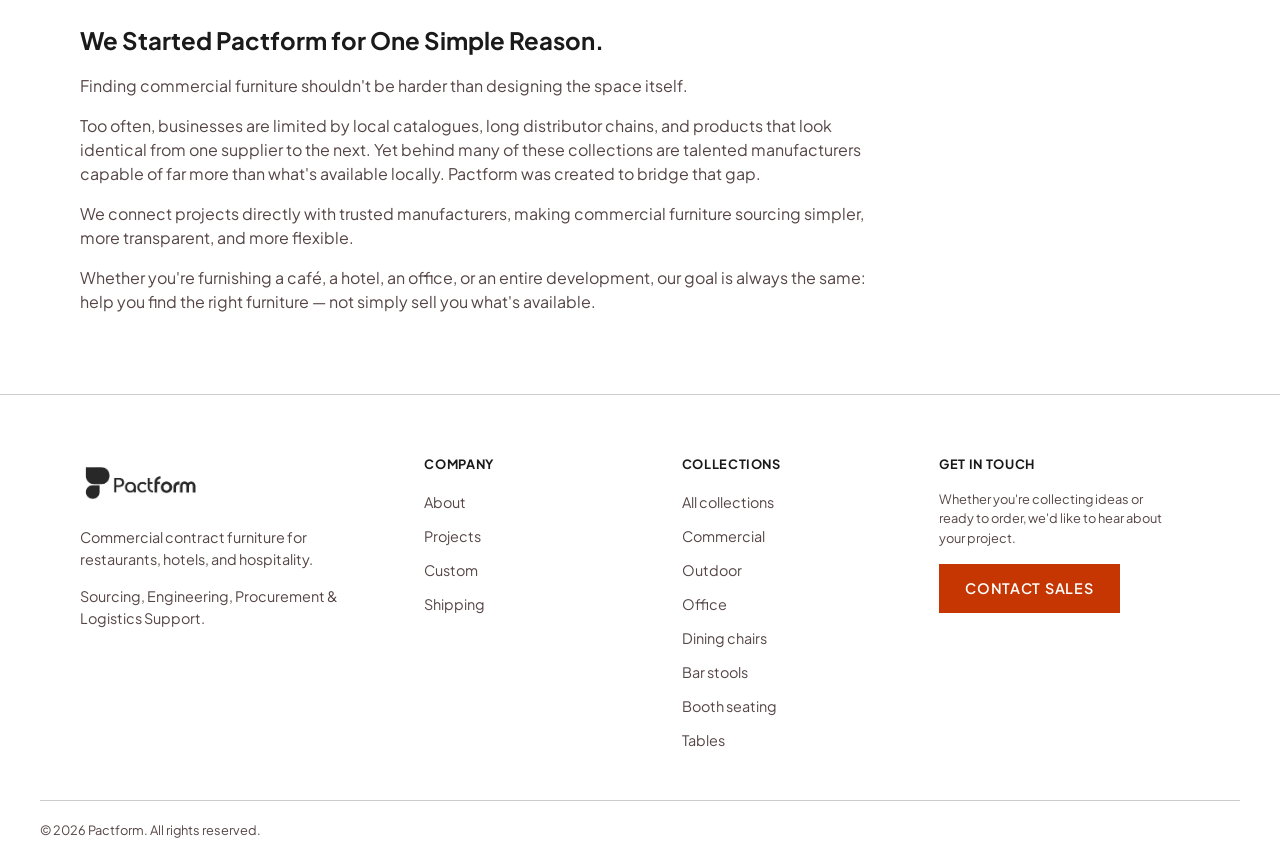
==== commit e13e94f5: "Add all new slide assets, kursi baru image, and update website code" ====
--- a/index.html
+++ b/index.html
@@ -100,7 +100,7 @@
     </div>
     
     <!-- Kursi diletakkan di luar container text agar menempel di tepi kanan layar 100vw -->
-    <img src="tampak depan.png" alt="Pactform Chair" class="hero-floating-chair">
+    <img src="kursi baru.png" alt="Pactform Chair" class="hero-floating-chair">
 </section>
         <!-- Why Pactform -->
         <section class="why-section container">
@@ -364,32 +364,32 @@
         { 
                 title: "International Furniture for Hospitality & Commercial Spaces", 
                 text: "Pactform provides curated furniture collections and project furnishing solutions for restaurants, hotels and commercial interiors worldwide.", 
-                image: "hotel interior.jpg",
+                image: "slide 1.png",
                 btn1Text: "EXPLORE COLLECTIONS", btn1Link: "collection.html",
                 btn2Text: "START A PROJECT", btn2Link: "projects.html"
             },
             { 
                 title: "Short-Lead-Time Furniture for Restaurants", 
                 text: "Dining chairs, tables, bar stools and custom restaurant furniture coordinated around clear production and delivery schedules for openings, renovations and rollouts.", 
-                image: "restaurant interior.jpg",
+                image: "slide 2.png",
                 btn1Text: "EXPLORE RESTAURANT FURNITURE", btn1Link: "collection.html"
             },
             { 
                 title: "Indonesian Rattan, Shaped by Skilled Hands", 
                 text: "We work with selected artisans to create distinctive rattan furniture under our specifications and quality controls.", 
-                image: "commercial interior.jpg",
+                image: "slide 3.png",
                 btn1Text: "DISCOVER RATTAN", btn1Link: "collection.html"
             },
             { 
                 title: "When the Right Piece Doesn't Exist Yet", 
                 text: "Bring us a drawing, reference or idea. We can adapt the dimensions, materials and finishes, or develop a piece around your brief.", 
-                image: "https://images.unsplash.com/photo-1622372738946-62e02505feb3?ixlib=rb-4.0.3&auto=format&fit=crop&w=1200&q=80",
+                image: "slide 4.png",
                 btn1Text: "START A CUSTOM PIECE", btn1Link: "collection.html"
             },
             { 
                 title: "Distinctive Contract Furniture Beyond Standard Catalogues", 
                 text: "Furniture should do more than survive the room. It should help define it, through an unexpected line, a tactile material or a detail people remember. We uphold consistency in production quality across every project to ensure this impression is always conveyed to our customers and end-users.", 
-                image: "https://images.unsplash.com/photo-1505843490538-5133c6c7d0e1?ixlib=rb-4.0.3&auto=format&fit=crop&w=1200&q=80",
+                image: "slide 5.png",
                 btn1Text: "SEE WHAT SETS US APART", btn1Link: "collection.html"
             },
             ];
--- a/index.css
+++ b/index.css
@@ -593,7 +593,7 @@
     right: 0; /* Menempel di tepi kanan layar penuh */
     transform: translate(50%, -50%); /* Membuat pas setengah kursi nampak dan setengahnya terpotong di tepi layar */
     height: 110%;
-    max-height: 500px;
+    max-height: 450px;
     z-index: 0;
     pointer-events: none;
 }
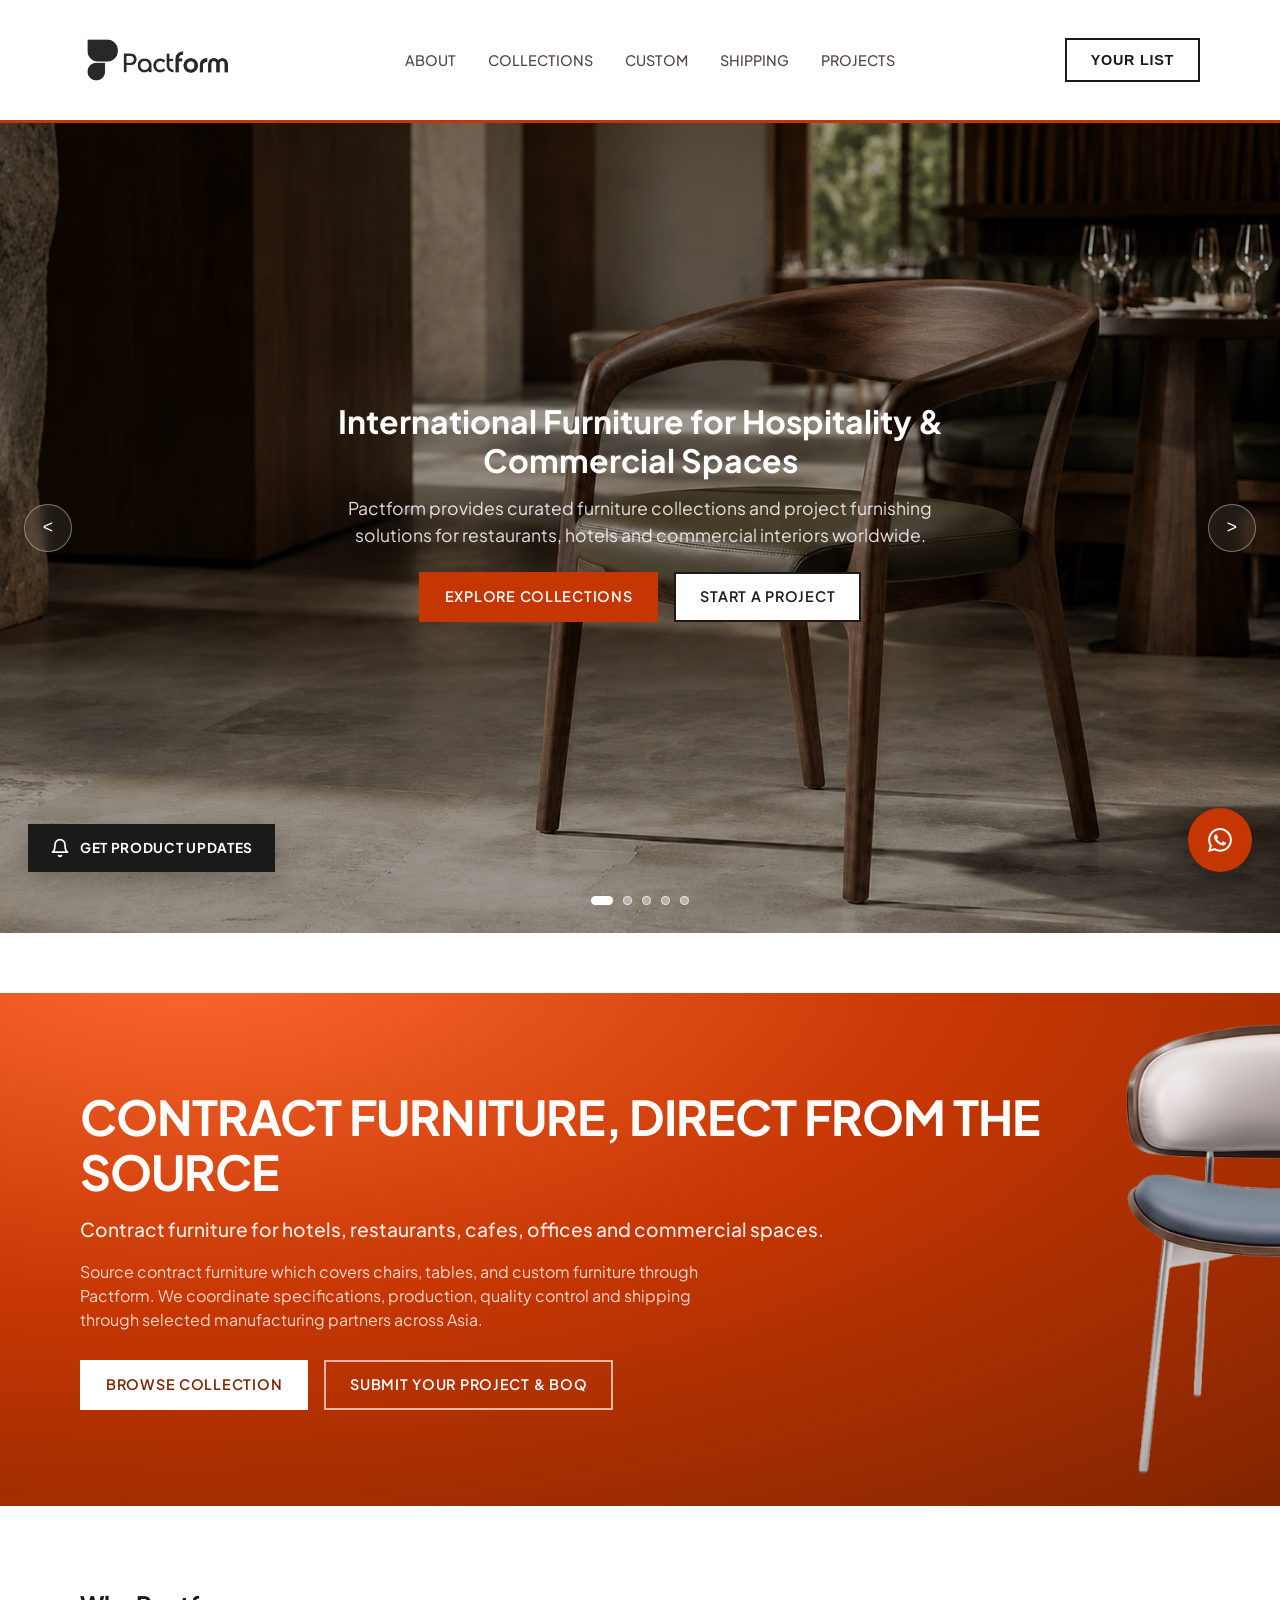
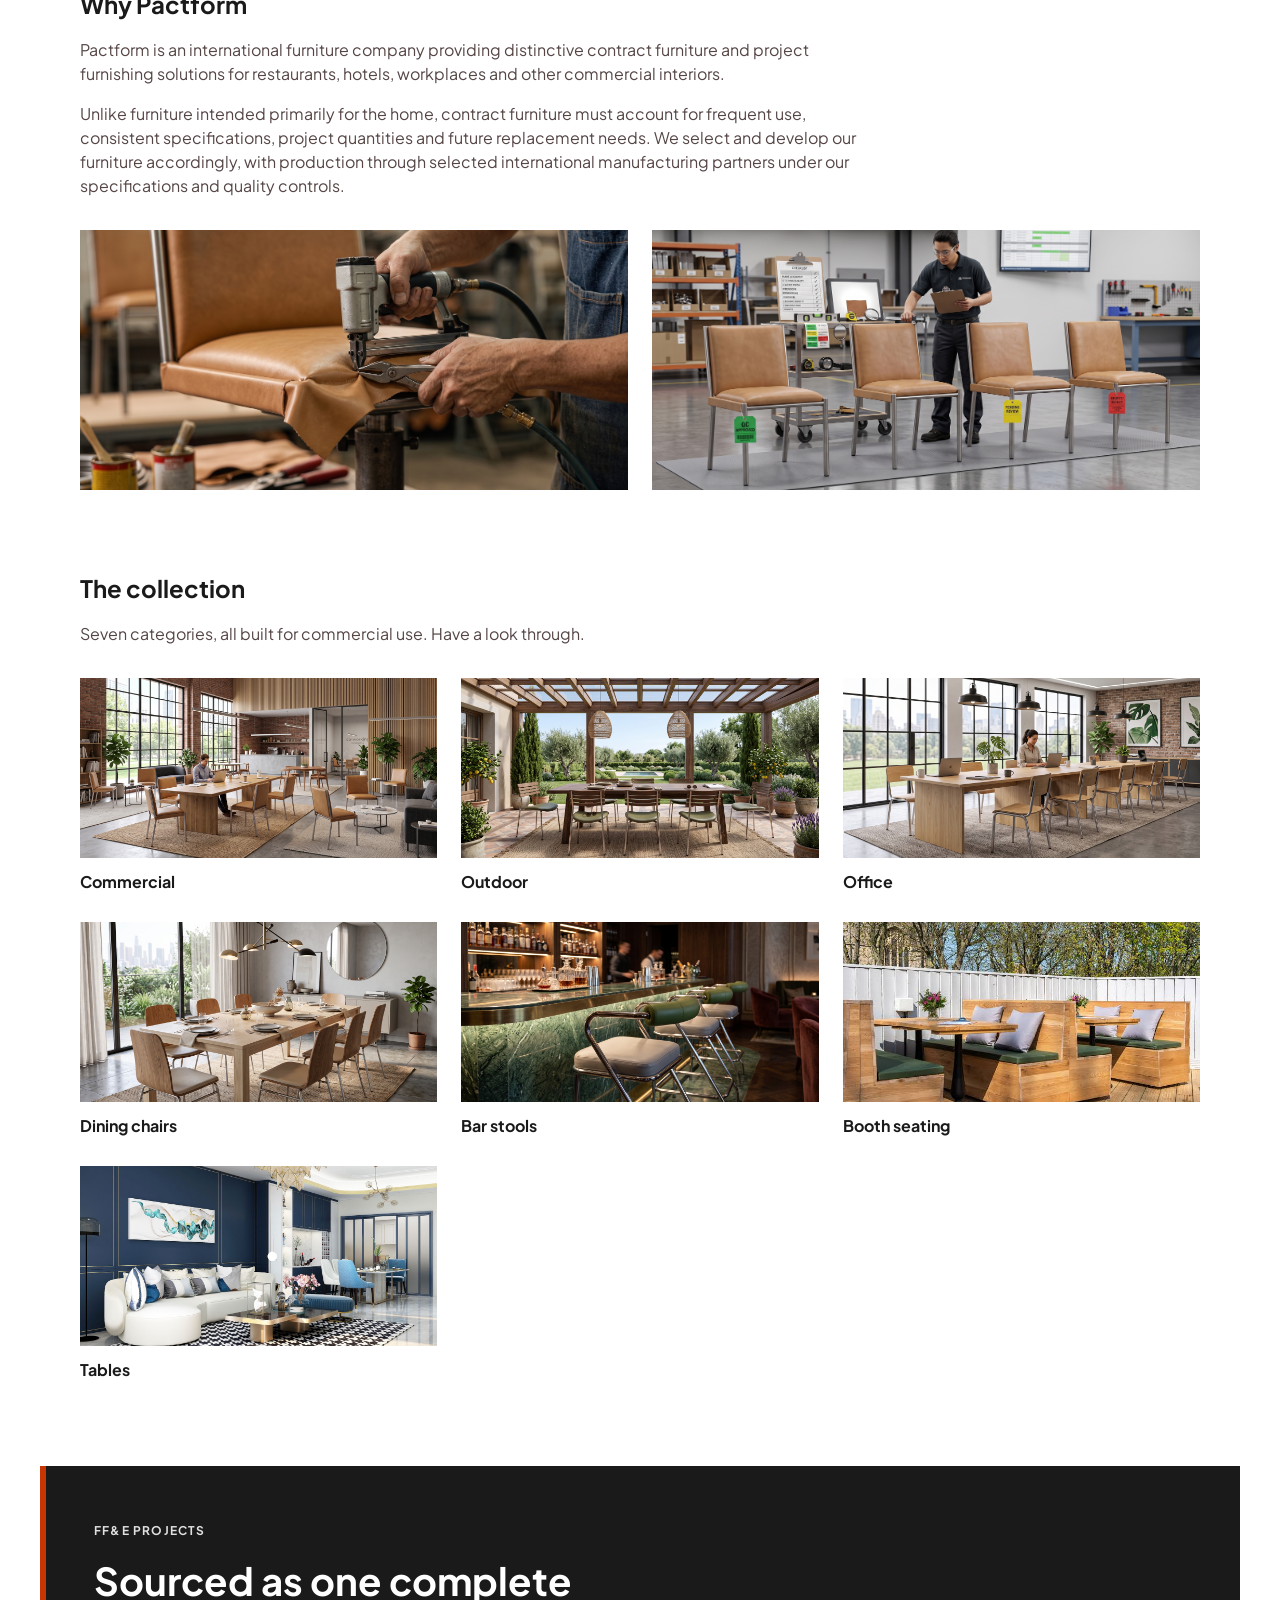
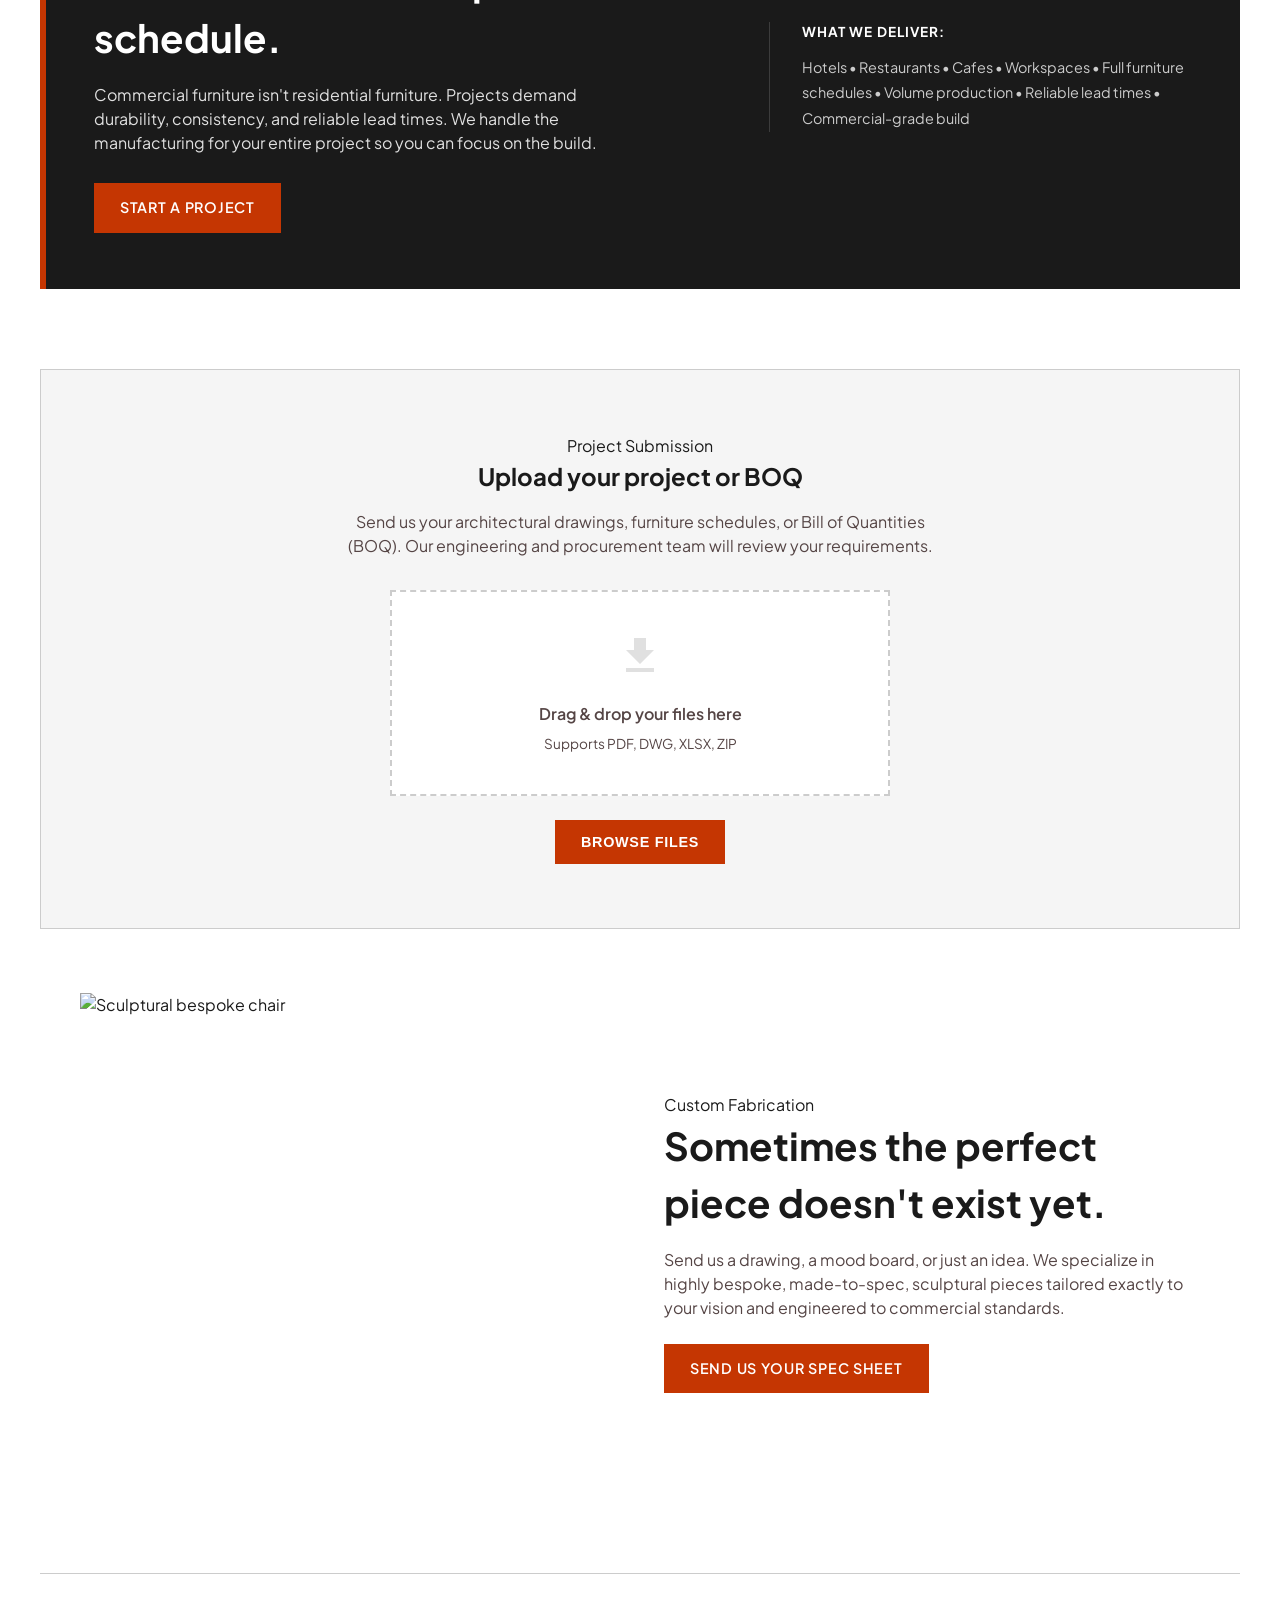
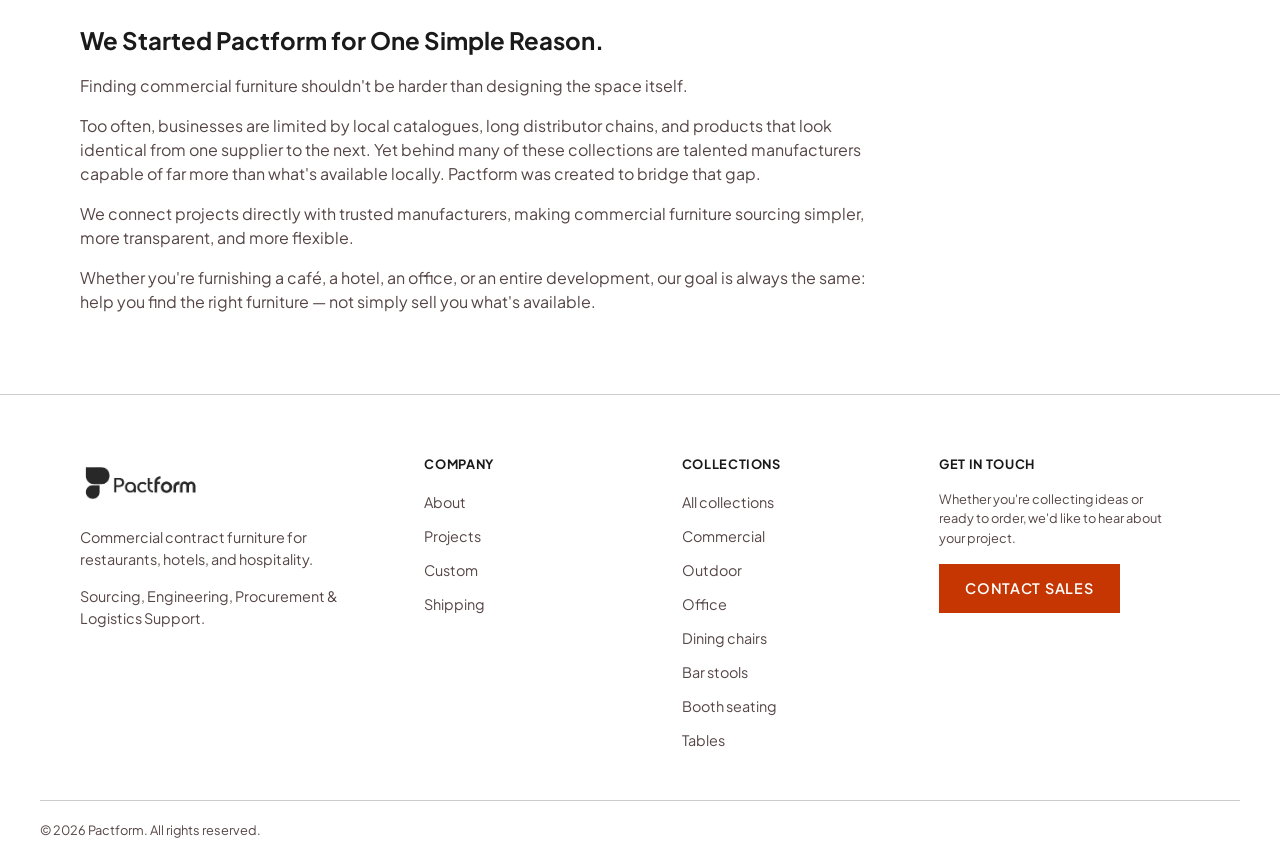
==== commit 167af814: "Fix image paths and update repository assets" ====
--- a/index.html
+++ b/index.html
@@ -364,32 +364,32 @@
         { 
                 title: "International Furniture for Hospitality & Commercial Spaces", 
                 text: "Pactform provides curated furniture collections and project furnishing solutions for restaurants, hotels and commercial interiors worldwide.", 
-                image: "slide 1.png",
+                image: "Slide 1.png",
                 btn1Text: "EXPLORE COLLECTIONS", btn1Link: "collection.html",
                 btn2Text: "START A PROJECT", btn2Link: "projects.html"
             },
             { 
                 title: "Short-Lead-Time Furniture for Restaurants", 
                 text: "Dining chairs, tables, bar stools and custom restaurant furniture coordinated around clear production and delivery schedules for openings, renovations and rollouts.", 
-                image: "slide 2.png",
+                image: "Slide 2.png",
                 btn1Text: "EXPLORE RESTAURANT FURNITURE", btn1Link: "collection.html"
             },
             { 
                 title: "Indonesian Rattan, Shaped by Skilled Hands", 
                 text: "We work with selected artisans to create distinctive rattan furniture under our specifications and quality controls.", 
-                image: "slide 3.png",
+                image: "Slide 3.png",
                 btn1Text: "DISCOVER RATTAN", btn1Link: "collection.html"
             },
             { 
                 title: "When the Right Piece Doesn't Exist Yet", 
                 text: "Bring us a drawing, reference or idea. We can adapt the dimensions, materials and finishes, or develop a piece around your brief.", 
-                image: "slide 4.png",
+                image: "Slide 4.png",
                 btn1Text: "START A CUSTOM PIECE", btn1Link: "collection.html"
             },
             { 
                 title: "Distinctive Contract Furniture Beyond Standard Catalogues", 
                 text: "Furniture should do more than survive the room. It should help define it, through an unexpected line, a tactile material or a detail people remember. We uphold consistency in production quality across every project to ensure this impression is always conveyed to our customers and end-users.", 
-                image: "slide 5.png",
+                image: "Slide 5.png",
                 btn1Text: "SEE WHAT SETS US APART", btn1Link: "collection.html"
             },
             ];
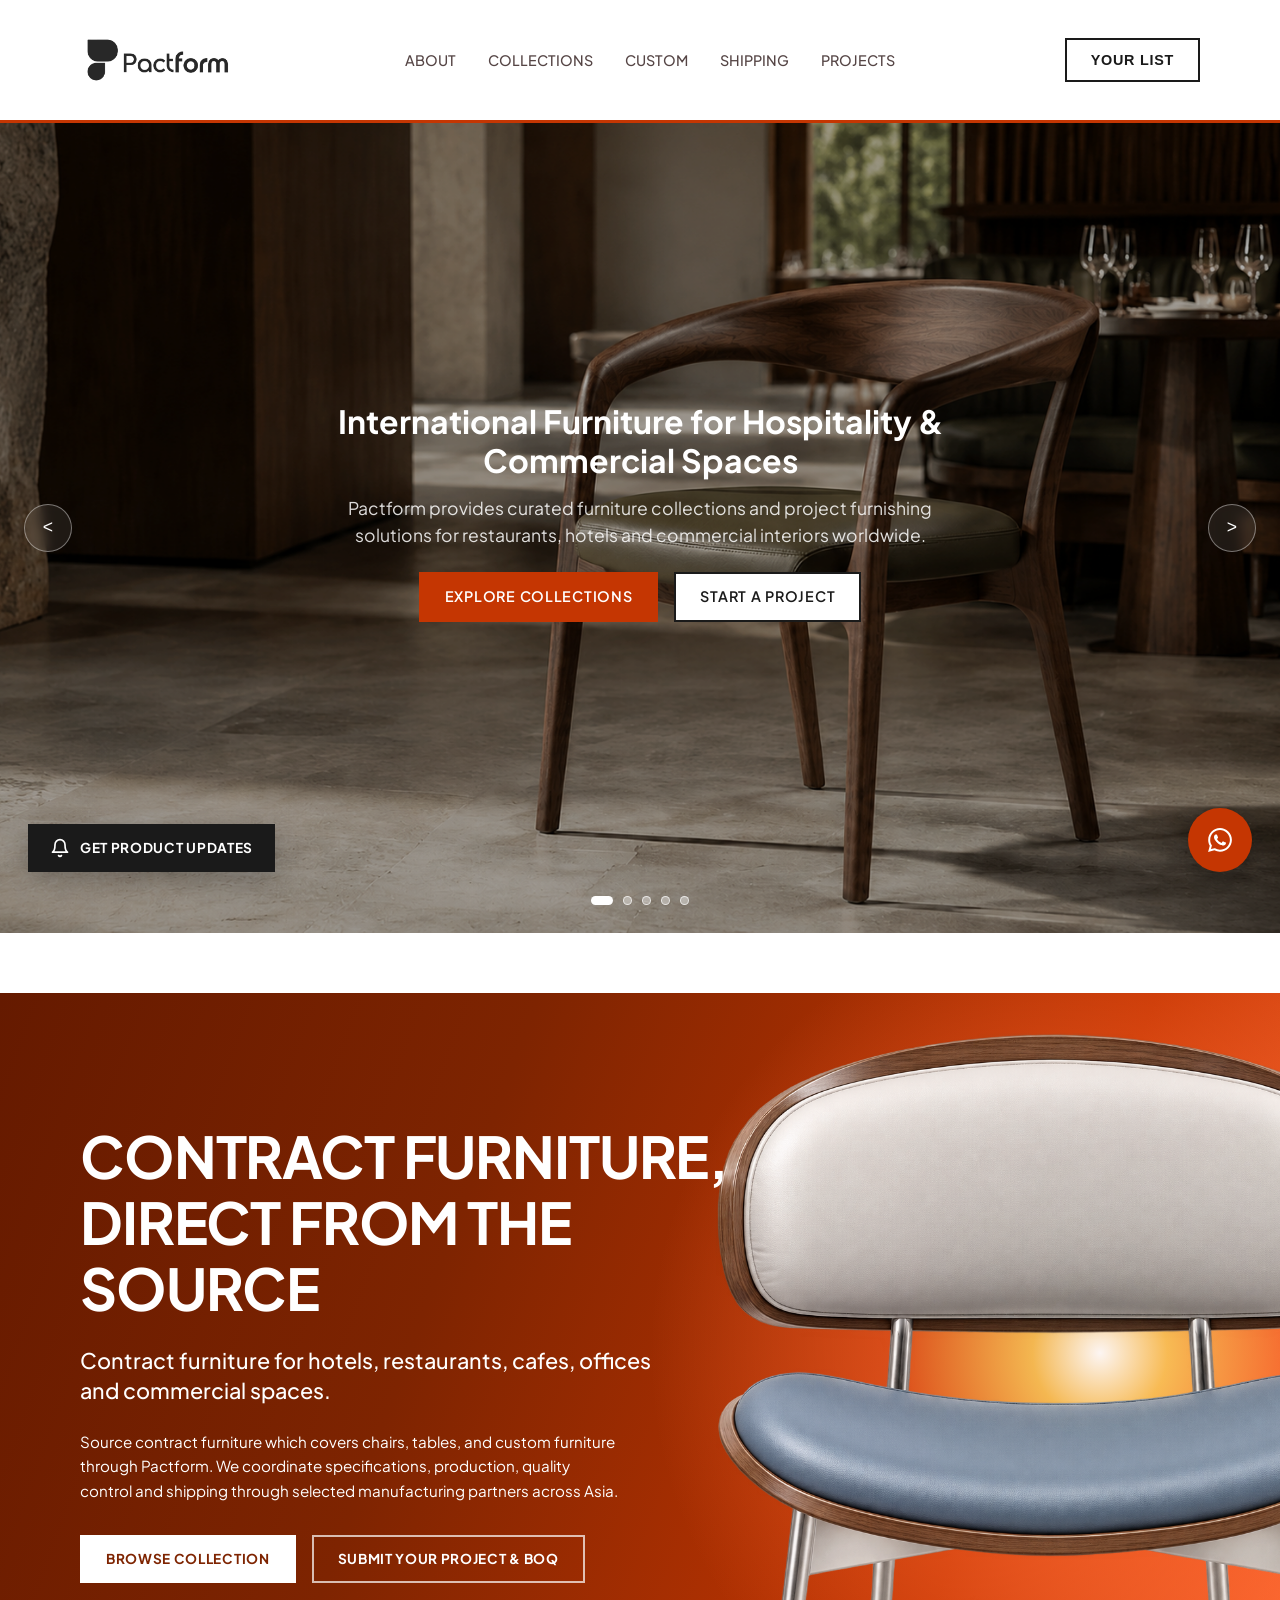
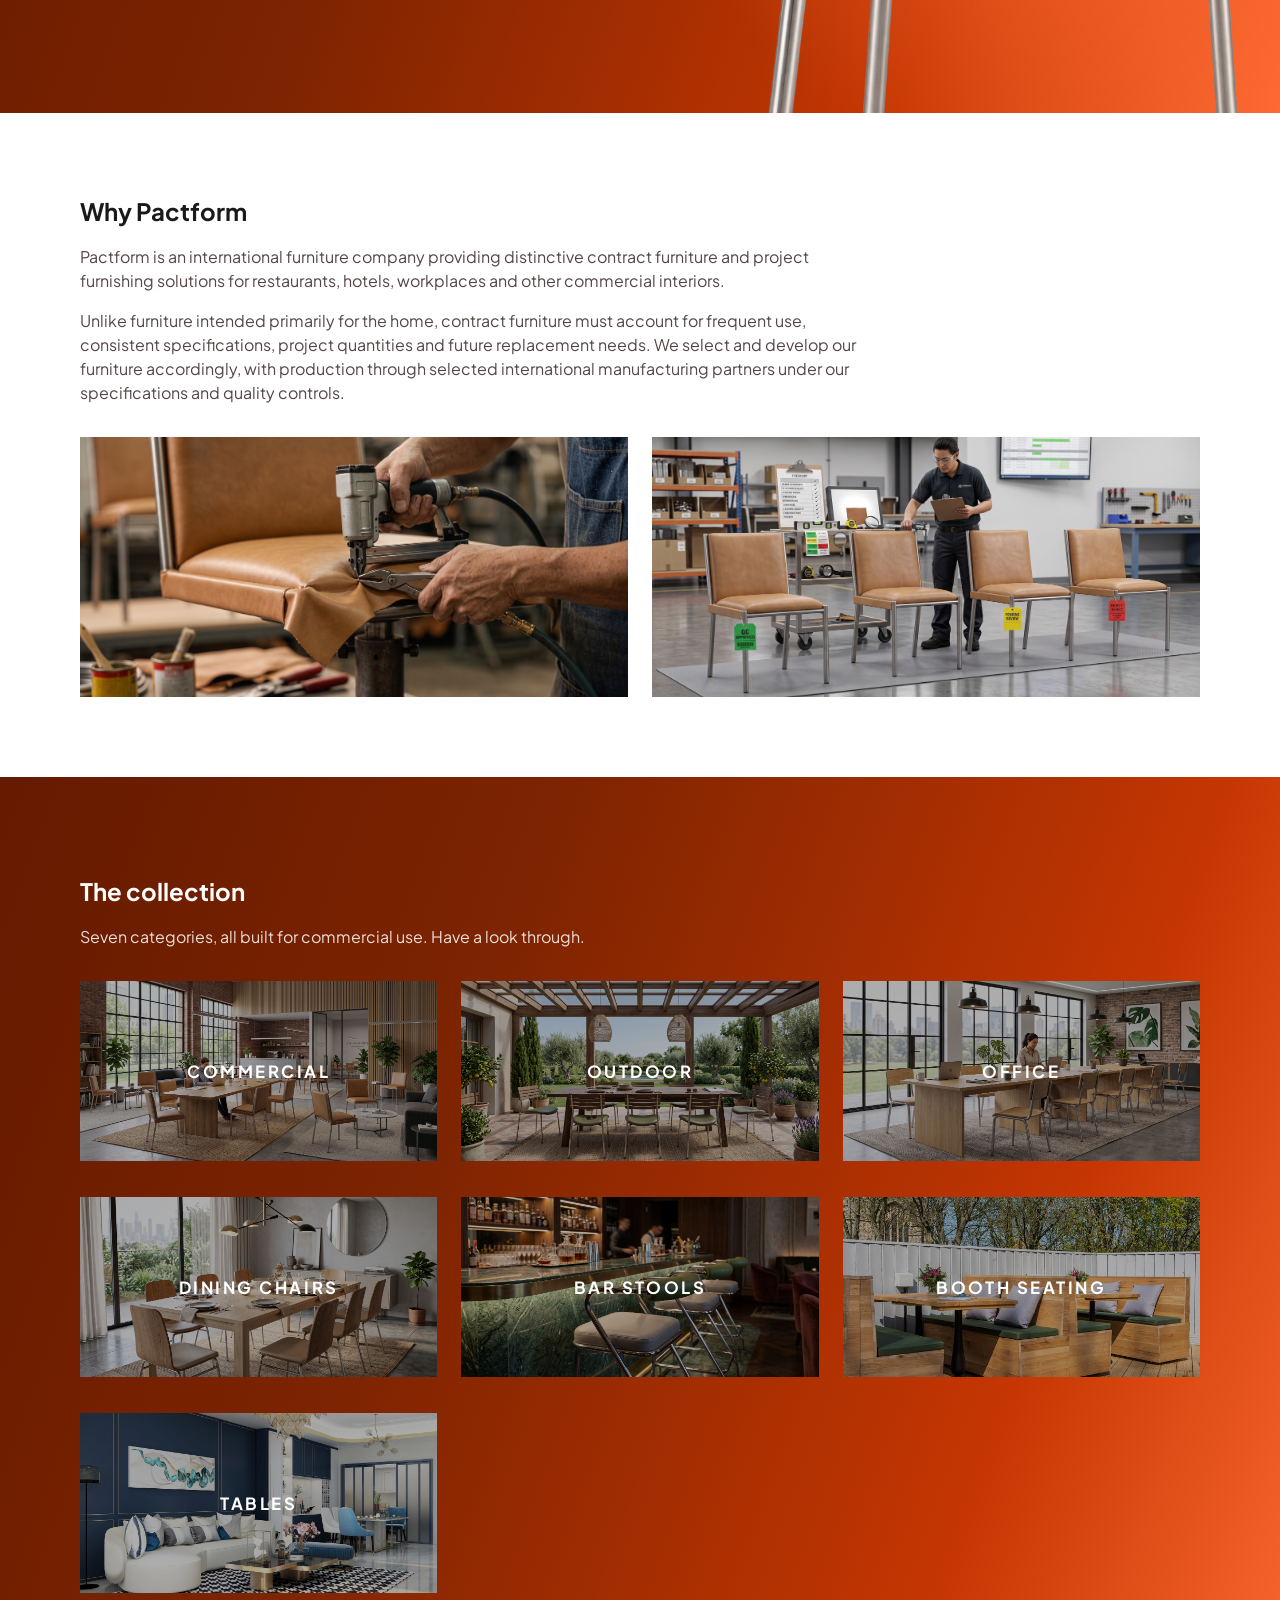
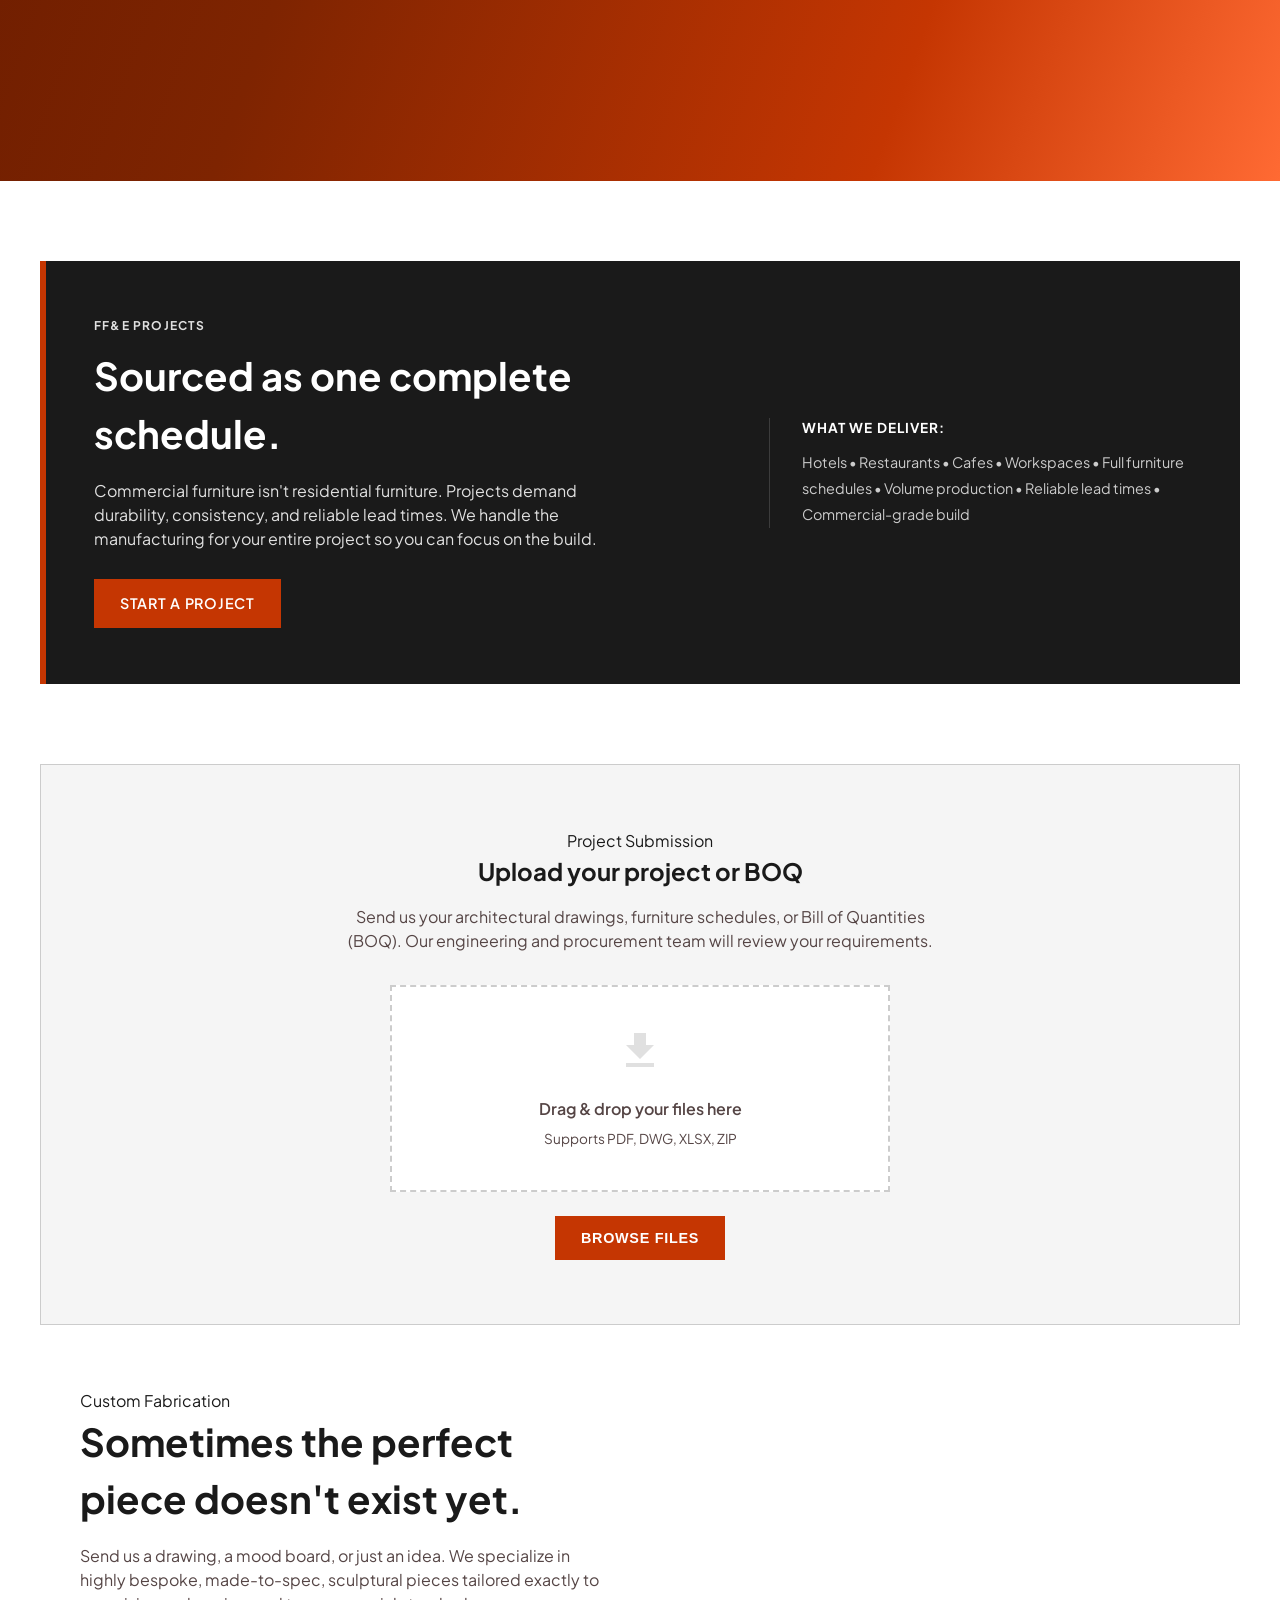
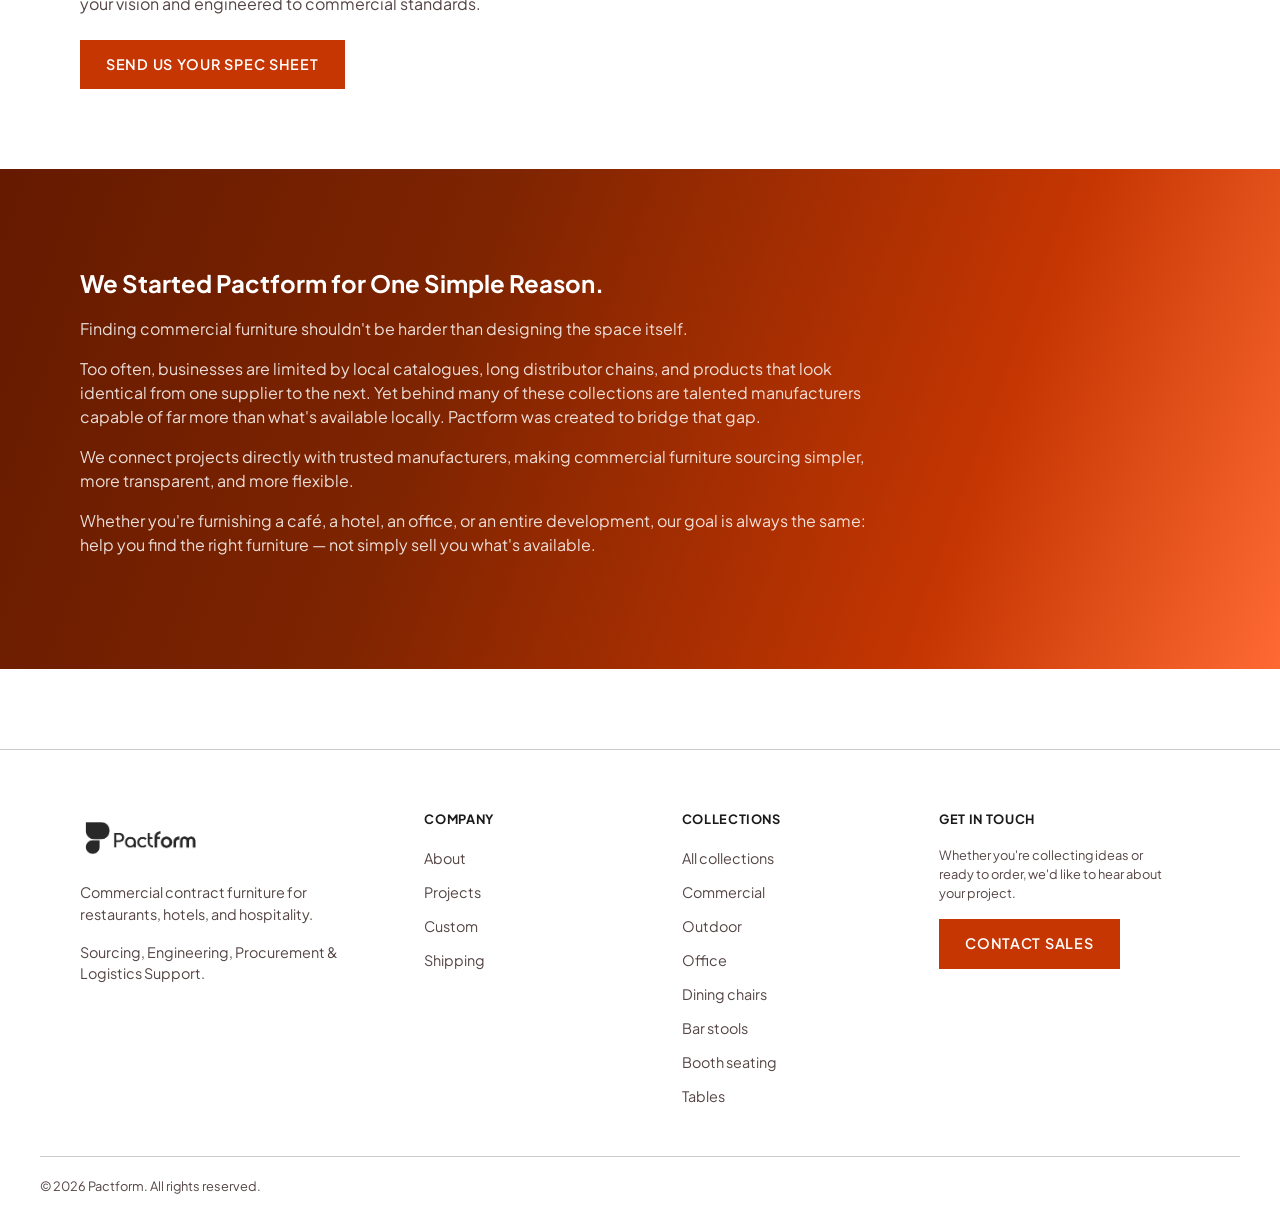
==== commit 96875150: "update everything" ====
--- a/index.html
+++ b/index.html
@@ -83,24 +83,17 @@
         <button class="carousel-arrow" id="next-slide" aria-label="Next slide" style="z-index: 3;">&gt;</button>
     </div> <!-- Penutup carousel-container -->
 </section> <!-- Penutup hero-full-image -->
-
-<!-- Relocated Hero Text Section (Bagian oranye tetap berada di luar/di bawah carousel) -->
-
-<!-- Relocated Hero Text Section -->
-<!-- Relocated Hero Text Section -->
 <section class="hero-text-relocated hero-orange-block">
     <div class="container" style="position: relative; z-index: 2;">
-        <h1>CONTRACT FURNITURE, DIRECT FROM THE SOURCE</h1>
-        <p class="hero-subtitle" style="font-size: 1.2rem; color: var(--grey-dark); margin-bottom: 16px; font-weight: 500;">Contract furniture for hotels, restaurants, cafes, offices and commercial spaces.</p>
+        <h1>CONTRACT FURNITURE,<br>DIRECT FROM THE SOURCE</h1>
+        <p class="hero-subtitle">Contract furniture for hotels, restaurants, cafes, offices and commercial spaces.</p>
         <p class="intro-text">Source contract furniture which covers chairs, tables, and custom furniture through Pactform. We coordinate specifications, production, quality control and shipping through selected manufacturing partners across Asia.</p>
         <div class="hero-buttons">
-            <a href="collection.html" class="btn btn-primary">Browse collection</a>
+            <a href="collection.html" class="btn btn-primary">BROWSE COLLECTION</a>
             <a href="projects.html" class="btn btn-secondary">SUBMIT YOUR PROJECT & BOQ</a>
         </div>
     </div>
-    
-    <!-- Kursi diletakkan di luar container text agar menempel di tepi kanan layar 100vw -->
-    <img src="kursi baru.png" alt="Pactform Chair" class="hero-floating-chair">
+    <img src="kursi baru.png" alt="Pactform Premium Contract Furniture" class="hero-floating-chair">
 </section>
         <!-- Why Pactform -->
         <section class="why-section container">
@@ -118,58 +111,60 @@
         </section>
 
         <!-- The collection -->
-        <section class="collection-section container">
+        <section class="collection-section-orange">
+            <div class="container collection-section">
             <h2>The collection</h2>
             <p class="section-intro">Seven categories, all built for commercial use. Have a look through.</p>
             <div class="category-grid">
-                <a href="category.html?category=indoor" class="category-card">
+                <a href="category.html?category=commercial" class="category-card">
                     <div class="img-box category-photo">
                         <img src="commercial interior.jpg" alt="Commercial" style="width: 100%; height: 100%; object-fit: cover;">
-                    </div>
-                    <h4>Commercial</h4>
+                        <h4>Commercial</h4>
+                    </div>
                 </a>
 
                 <a href="category.html?category=outdoor" class="category-card">
                     <div class="img-box category-photo">
                         <img src="outdoor.jpg" alt="Outdoor" style="width: 100%; height: 100%; object-fit: cover;">
-                    </div>
-                    <h4>Outdoor</h4>
+                        <h4>Outdoor</h4>
+                    </div>
                 </a>
 
                 <a href="category.html?category=office" class="category-card">
                     <div class="img-box category-photo">
                         <img src="office.jpg" alt="Office" style="width: 100%; height: 100%; object-fit: cover;">
-                    </div>
-                    <h4>Office</h4>
+                        <h4>Office</h4>
+                    </div>
                 </a>
 
                 <a href="category.html?category=dining-chairs" class="category-card">
                     <div class="img-box category-photo">
                         <img src="dining.jpg" alt="Dining chairs" style="width: 100%; height: 100%; object-fit: cover;">
-                    </div>
-                    <h4>Dining chairs</h4>
+                        <h4>Dining chairs</h4>
+                    </div>
                 </a>
 
                 <a href="category.html?category=bar-stools" class="category-card">
                     <div class="img-box category-photo">
                         <img src="bar.jpg" alt="Bar stools" style="width: 100%; height: 100%; object-fit: cover;">
-                    </div>
-                    <h4>Bar stools</h4>
+                        <h4>Bar stools</h4>
+                    </div>
                 </a>
 
                 <a href="category.html?category=booth-seating" class="category-card">
                     <div class="img-box category-photo">
                         <img src="booth.jpg" alt="Booth seating" style="width: 100%; height: 100%; object-fit: cover;">
-                    </div>
-                    <h4>Booth seating</h4>
+                        <h4>Booth seating</h4>
+                    </div>
                 </a>
 
                 <a href="category.html?category=tables" class="category-card">
                     <div class="img-box category-photo">
                         <img src="table.jpg" alt="Tables" style="width: 100%; height: 100%; object-fit: cover;">
-                    </div>
-                    <h4>Tables</h4>
-                </a>
+                        <h4>Tables</h4>
+                    </div>
+                </a>
+            </div>
             </div>
         </section>
 
@@ -205,9 +200,6 @@
 
         <!-- Custom Furniture Block -->
         <section class="container custom-furniture-block">
-            <div class="img-box custom-furniture-photo">
-                <img src="https://images.unsplash.com/photo-1505843490538-5133c6c7d0e1?ixlib=rb-4.0.3&auto=format&fit=crop&w=1000&q=80" alt="Sculptural bespoke chair" style="width: 100%; height: 100%; object-fit: cover;">
-            </div>
             <div class="custom-furniture-text">
                 <span class="eyebrow">Custom Fabrication</span>
                 <h2>Sometimes the perfect piece doesn't exist yet.</h2>
@@ -217,12 +209,14 @@
         </section>
 
         <!-- About (short version) -->
-        <section class="about-teaser container">
-            <h2>We Started Pactform for One Simple Reason.</h2>
-            <p>Finding commercial furniture shouldn't be harder than designing the space itself.</p>
-            <p>Too often, businesses are limited by local catalogues, long distributor chains, and products that look identical from one supplier to the next. Yet behind many of these collections are talented manufacturers capable of far more than what's available locally. Pactform was created to bridge that gap.</p>
-            <p>We connect projects directly with trusted manufacturers, making commercial furniture sourcing simpler, more transparent, and more flexible.</p>
-            <p>Whether you're furnishing a café, a hotel, an office, or an entire development, our goal is always the same: help you find the right furniture — not simply sell you what's available.</p>
+        <section class="about-teaser-orange">
+            <div class="container about-teaser">
+                <h2>We Started Pactform for One Simple Reason.</h2>
+                <p>Finding commercial furniture shouldn't be harder than designing the space itself.</p>
+                <p>Too often, businesses are limited by local catalogues, long distributor chains, and products that look identical from one supplier to the next. Yet behind many of these collections are talented manufacturers capable of far more than what's available locally. Pactform was created to bridge that gap.</p>
+                <p>We connect projects directly with trusted manufacturers, making commercial furniture sourcing simpler, more transparent, and more flexible.</p>
+                <p>Whether you're furnishing a café, a hotel, an office, or an entire development, our goal is always the same: help you find the right furniture — not simply sell you what's available.</p>
+            </div>
         </section>
 
     </main>
--- a/index.css
+++ b/index.css
@@ -207,126 +207,257 @@
     position: relative;
     isolation: isolate;
     z-index: 1;
-    padding-top: 96px;
-    padding-bottom: 96px;
-    margin-bottom: 80;
-}
-
-/* Full-bleed orange surface, same technique as .carousel-container above */
+    padding-top: 130px; 
+    padding-bottom: 130px;
+    margin-bottom: 80px;
+    width: 100vw;
+    left: 50%;
+    right: 50%;
+    margin-left: -50vw;
+    margin-right: -50vw;
+    background: linear-gradient(110deg, #651a00 0%, var(--hero-orange-deep) 35%, var(--accent) 75%, var(--hero-orange-vivid) 100%);
+    overflow: hidden;
+}
+
+/* CAHAYA / FLARE */
 .hero-orange-block::before {
     content: '';
     position: absolute;
+    top: 50%;
+    right: 0;
+    width: 900px;
+    height: 900px;
+    /* Cahaya dikembalikan ke tengah agar pas dengan kursi baru */
+    transform: translate(30%, -50%);
+    background: radial-gradient(circle closest-side, rgba(255, 255, 255, 0.95) 0%, rgba(255, 215, 100, 0.8) 15%, rgba(255, 106, 51, 0.5) 45%, transparent 100%);
+    pointer-events: none;
+    z-index: 0;
+}
+
+/* TYPOGRAPHY (Teks Putih) */
+.hero-orange-block h1 {
+    max-width: 650px;
+    font-size: clamp(2.4rem, 4.5vw, 3.6rem);
+    line-height: 1.15;
+    margin-bottom: 24px;
+    color: #ffffff !important;
+    position: relative;
+    z-index: 2;
+    letter-spacing: -0.02em;
+}
+
+.hero-orange-block .hero-subtitle {
+    max-width: 580px;
+    font-size: 1.35rem !important;
+    font-weight: 500;
+    line-height: 1.4;
+    margin-bottom: 24px !important;
+    color: #ffffff !important;
+    position: relative;
+    z-index: 2;
+}
+
+.hero-orange-block .intro-text {
+    max-width: 540px;
+    font-size: 0.95rem;
+    line-height: 1.6;
+    margin-bottom: 32px !important;
+    color: #ffffff !important;
+    position: relative;
+    z-index: 2;
+}
+
+/* POSISI KURSI (Di-zoom & rata-atas agar kaki terpotong frame, sesuai referensi) */
+.hero-floating-chair {
+    position: absolute;
     top: 0;
-    left: 50%;
-    width: 100vw;
-    height: 100%;
-    transform: translateX(-50%);
-    background: radial-gradient(130% 150% at 15% -10%, var(--hero-orange-vivid) 0%, var(--accent) 48%, var(--hero-orange-deep) 100%);
-    z-index: -1;
-}
-
-.hero-orange-block h1,
-.hero-orange-block .hero-subtitle,
-.hero-orange-block .intro-text {
-    color: var(--white);
-}
-.hero-orange-block .hero-subtitle { color: rgba(255, 255, 255, 0.92) !important; }
-.hero-orange-block .intro-text { color: rgba(255, 255, 255, 0.8); }
-
-/* Inverted CTA styling — scoped to this block only, global .btn untouched */
+    right: 0;
+    
+    /* Kursi baru adalah foto depan penuh (sandaran s.d. kaki menyentuh lantai, tanpa spasi kosong).
+       Diperbesar melebihi tinggi frame lalu digeser turun sedikit, sehingga sandaran tidak
+       menempel persis di tepi atas dan kaki bagian bawah tetap terpotong overflow:hidden */
+    height: 140% !important; 
+    
+    min-height: 0 !important; 
+    max-height: 140% !important; 
+    
+    width: auto !important;
+    max-width: none !important;
+    z-index: 1; 
+    pointer-events: none;
+    opacity: 0;
+    
+    /* Digeser turun sedikit (4%) dari atas, dan ke kanan (16%) agar sebagian kursi bleed keluar tepi kanan frame */
+    transform: translate(16%, 4%); 
+    animation: chicChairEntrance 1.5s cubic-bezier(0.25, 1, 0.35, 1) 0.1s forwards;
+}
+
+@keyframes chicChairEntrance {
+    from {
+        opacity: 0;
+        transform: translate(24%, 2%);
+    }
+    to {
+        opacity: 1;
+        transform: translate(16%, 4%); 
+    }
+}
+
+/* CTA BUTTONS */
 .hero-orange-block .btn-primary {
-    background-color: var(--white);
+    background-color: #ffffff;
     color: var(--hero-orange-deep);
-    border-color: var(--white);
+    border-color: #ffffff;
+    font-weight: 700;
+    text-transform: uppercase;
+    letter-spacing: 0.05em;
+    font-size: 0.85rem;
 }
 .hero-orange-block .btn-primary:hover {
     background-color: var(--black);
-    color: var(--white);
+    color: #ffffff;
     border-color: var(--black);
 }
 .hero-orange-block .btn-secondary {
     background-color: transparent;
-    color: var(--white);
-    border-color: rgba(255, 255, 255, 0.65);
+    color: #ffffff;
+    border-color: rgba(255, 255, 255, 0.7);
+    font-weight: 700;
+    text-transform: uppercase;
+    letter-spacing: 0.05em;
+    font-size: 0.85rem;
 }
 .hero-orange-block .btn-secondary:hover {
-    background-color: rgba(255, 255, 255, 0.14);
-    border-color: var(--white);
-}
-
+    background-color: rgba(255, 255, 255, 0.15);
+    border-color: #ffffff;
+}
 @media (max-width: 900px) {
-    .hero-orange-block { padding-top: 64px; padding-bottom: 64px; }
-}
+    .hero-floating-chair {
+        height: 128% !important; 
+        max-height: 128% !important;
+        animation-name: chicChairEntranceTablet;
+    }
+    @keyframes chicChairEntranceTablet {
+        from { opacity: 0; transform: translate(24%, 2%); }
+        to { opacity: 0.95; transform: translate(16%, 4%); } 
+    }
+}
+
 @media (max-width: 600px) {
-    .hero-orange-block { padding-top: 48px; padding-bottom: 48px; }
-}
-
-
-/* ==========================================================================
-   Hero — responsive
-   ========================================================================== */
-
-@media (max-width: 900px) {
-    .hero-text-relocated .intro-text {
-        max-width: 100%;
-    }
-}
-
-@media (max-width: 600px) {
-    .carousel-container {
-        height: 68vh;
-        min-height: 460px;
-    }
-
-    .carousel-text-overlay h3 {
-        font-size: 1.3rem;
-    }
-
-    .carousel-text-overlay p {
-        font-size: 0.95rem;
-        margin-bottom: 16px;
-    }
-
-    .carousel-arrow {
-        width: 40px;
-        height: 40px;
-    }
-
-    #prev-slide {
-        left: 12px;
-    }
-
-    #next-slide {
-        right: 12px;
-    }
-
-    .carousel-dots {
-        bottom: 18px;
-    }
-
-    .hero-buttons {
-        flex-direction: column;
-    }
-
-    .hero-buttons .btn {
-        width: 100%;
-        text-align: center;
-    }
-
-    .hero-text-relocated .intro-text {
-        font-size: 1rem;
-    }
-}
-
-
-/* ==========================================================================
-   Shared helpers
-   ========================================================================== */
-
+    .hero-floating-chair {
+        height: 116% !important; 
+        max-height: 116% !important;
+        animation-name: chicChairEntranceMobile;
+    }
+    @keyframes chicChairEntranceMobile {
+        from { opacity: 0; transform: translate(30%, 2%); }
+        to { opacity: 0.35; transform: translate(22%, 4%); } 
+    }
+}
+
+/* Respect prefers-reduced-motion */
+@media (prefers-reduced-motion: reduce) {
+    .hero-floating-chair {
+        animation: none !important;
+        opacity: 1;
+        transform: translate(16%, 4%);
+    }
+    @media (max-width: 900px) {
+        .hero-floating-chair { opacity: 0.95; transform: translate(16%, 4%); }
+    }
+    @media (max-width: 600px) {
+        .hero-floating-chair { opacity: 0.35; transform: translate(22%, 4%); }
+    }
+}
 .section-intro {
     color: var(--grey-dark);
     max-width: 700px;
     margin-bottom: 24px;
+}
+
+/* ==========================================================================
+   The Collection — orange full-bleed block (same treatment as the hero)
+   ========================================================================== */
+
+.collection-section-orange {
+    position: relative;
+    isolation: isolate;
+    z-index: 1;
+    padding-top: 96px;
+    padding-bottom: 96px;
+    margin-bottom: 80px;
+    width: 100vw;
+    left: 50%;
+    right: 50%;
+    margin-left: -50vw;
+    margin-right: -50vw;
+    background: linear-gradient(110deg, #651a00 0%, var(--hero-orange-deep) 35%, var(--accent) 75%, var(--hero-orange-vivid) 100%);
+    overflow: hidden;
+}
+
+.collection-section-orange .collection-section {
+    text-align: left;
+}
+
+.collection-section-orange h2 {
+    color: #ffffff;
+}
+
+.collection-section-orange .section-intro {
+    color: rgba(255, 255, 255, 0.85);
+    text-align: left;
+}
+
+/* Category name overlaid centered directly on top of the photo */
+.category-card {
+    text-align: center;
+}
+
+.category-card .category-photo {
+    position: relative;
+    display: block;
+    overflow: hidden;
+}
+
+.category-card .category-photo img {
+    position: absolute;
+    inset: 0;
+    width: 100%;
+    height: 100%;
+    object-fit: cover;
+    display: block;
+}
+
+/* Even dark overlay behind the photo so the centered white label stays legible on any image */
+.category-card .category-photo::after {
+    content: '';
+    position: absolute;
+    inset: 0;
+    background: rgba(0, 0, 0, 0.32);
+    pointer-events: none;
+    z-index: 1;
+    transition: background-color 0.2s ease;
+}
+
+.category-card:hover .category-photo::after {
+    background: rgba(0, 0, 0, 0.45);
+}
+
+.category-card .category-photo h4 {
+    position: absolute;
+    inset: 0;
+    z-index: 2;
+    margin: 0;
+    display: flex;
+    align-items: center;
+    justify-content: center;
+    padding: 0 16px;
+    color: #ffffff;
+    font-size: 1.05rem;
+    font-weight: 700;
+    text-transform: uppercase;
+    letter-spacing: 0.15em;
+    text-align: center;
 }
 
 /* Reusable placeholder image + centered label, layered on top of .placeholder's crosshatch */
@@ -391,14 +522,35 @@
    About (short version) — near the end of the homepage
    ========================================================================== */
 
+.about-teaser-orange {
+    position: relative;
+    isolation: isolate;
+    z-index: 1;
+    padding-top: 96px;
+    padding-bottom: 96px;
+    margin-bottom: 80px;
+    width: 100vw;
+    left: 50%;
+    right: 50%;
+    margin-left: -50vw;
+    margin-right: -50vw;
+    background: linear-gradient(110deg, #651a00 0%, var(--hero-orange-deep) 35%, var(--accent) 75%, var(--hero-orange-vivid) 100%);
+    overflow: hidden;
+}
+
 .about-teaser {
-    margin-bottom: 80px;
-    padding-top: 48px;
-    border-top: 1px solid var(--border-color);
+    border-top: none;
+    padding-top: 0;
+    margin-bottom: 0;
+}
+
+.about-teaser h2 {
+    color: #ffffff;
 }
 
 .about-teaser p {
     max-width: 800px;
+    color: rgba(255, 255, 255, 0.85);
 }
 
 
@@ -566,52 +718,4 @@
 }
 body {
     overflow-x: hidden; /* Wajib ditambahkan agar layar tidak tembus/scroll ke samping */
-}
-
-.hero-orange-block {
-    position: relative;
-    isolation: isolate;
-    z-index: 1;
-    padding-top: 96px;
-    padding-bottom: 96px;
-    margin-bottom: 80px;
-    
-    /* Membuat background orange full-bleed selebar layar penuh (100vw) */
-    width: 100vw;
-    left: 50%;
-    right: 50%;
-    margin-left: -50vw;
-    margin-right: -50vw;
-    
-    background: radial-gradient(130% 150% at 15% -10%, var(--hero-orange-vivid) 0%, var(--accent) 48%, var(--hero-orange-deep) 100%);
-    overflow: hidden; /* Memotong kursi tepat di batas tepi kanan layar */
-}
-
-.hero-floating-chair {
-    position: absolute;
-    top: 50%;
-    right: 0; /* Menempel di tepi kanan layar penuh */
-    transform: translate(50%, -50%); /* Membuat pas setengah kursi nampak dan setengahnya terpotong di tepi layar */
-    height: 110%;
-    max-height: 450px;
-    z-index: 0;
-    pointer-events: none;
-}
-
-/* Pastikan teks & tombol tetap berada di lapisan atas (di depan kursi) */
-.hero-orange-block h1,
-.hero-orange-block .hero-subtitle,
-.hero-orange-block .intro-text,
-.hero-orange-block .hero-buttons {
-    position: relative;
-    z-index: 2; 
-}
-
-/* Responsif untuk Layar HP/Tablet */
-@media (max-width: 900px) {
-    .hero-floating-chair {
-        height: 100%;
-        transform: translate(40%, -50%);
-        opacity: 0.2; /* Dibuat agak transparan di HP supaya teks tetap terbaca jelas */
-    }
 }
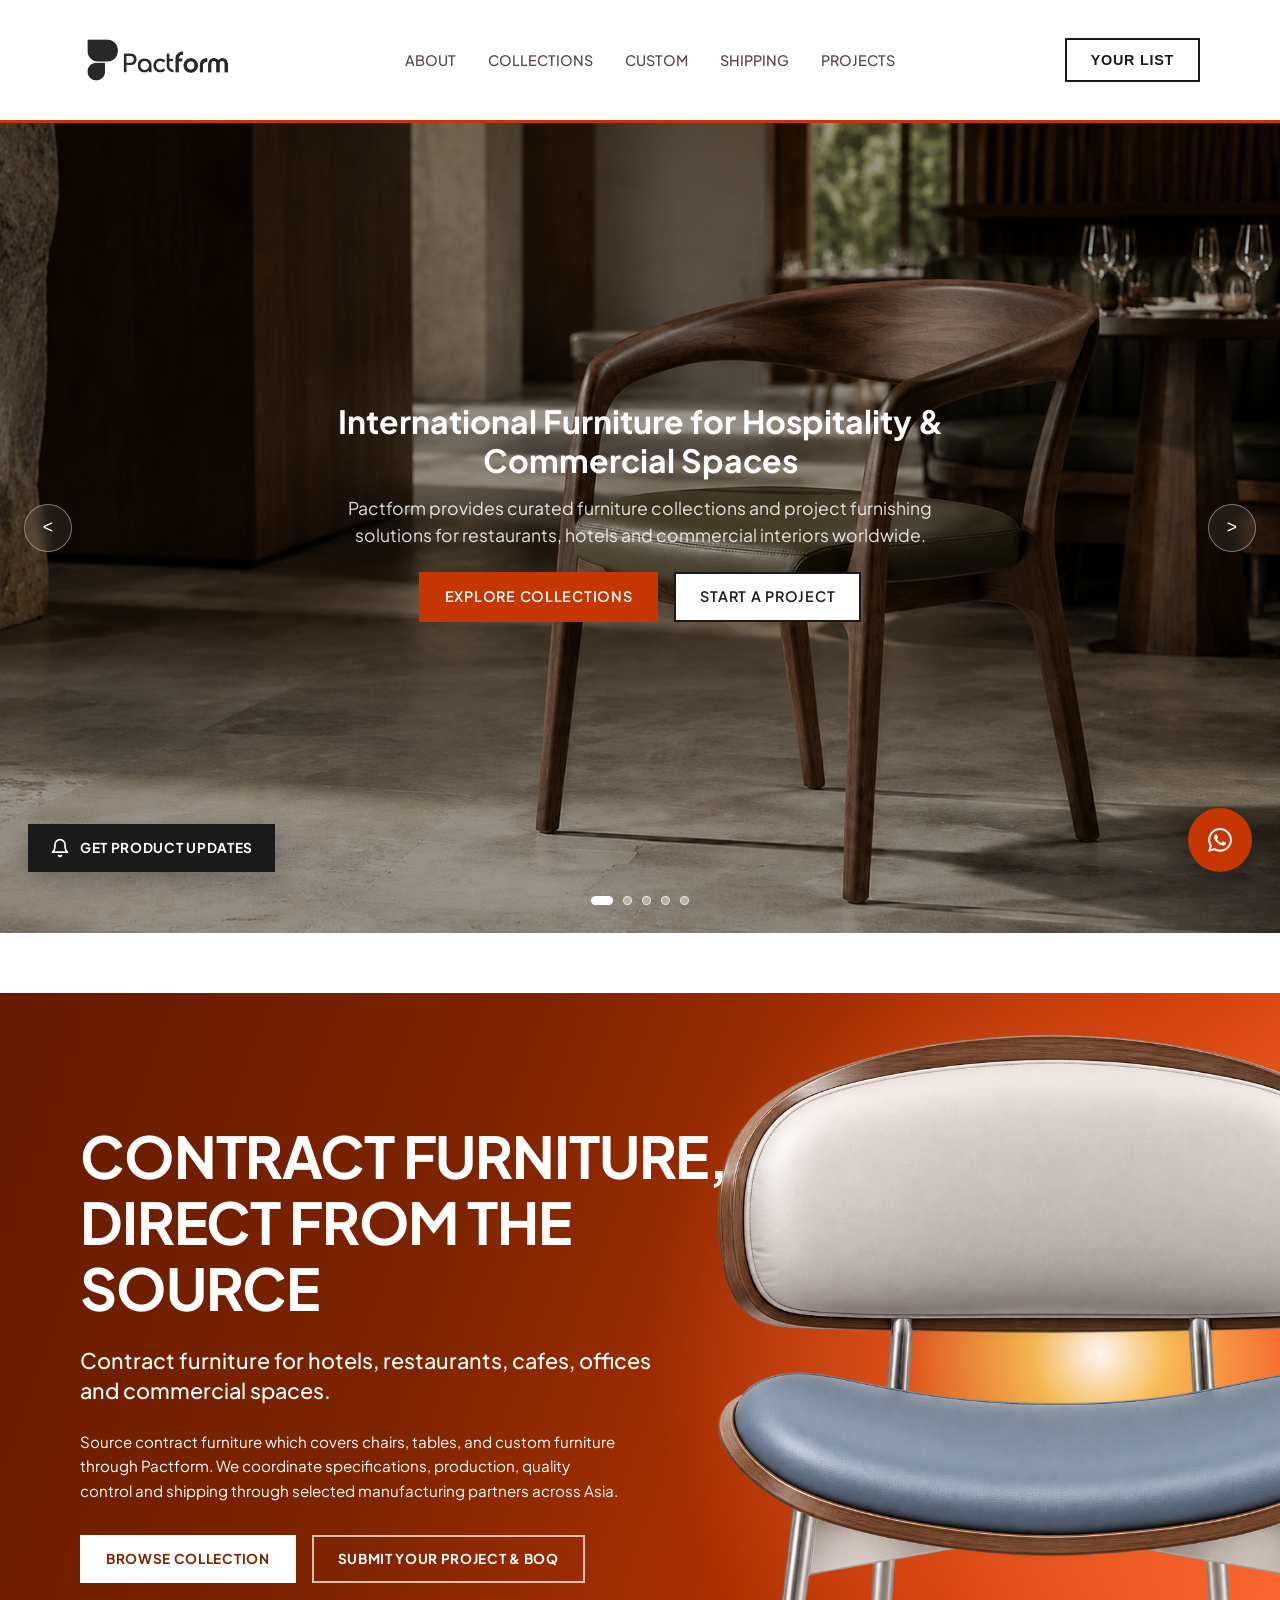
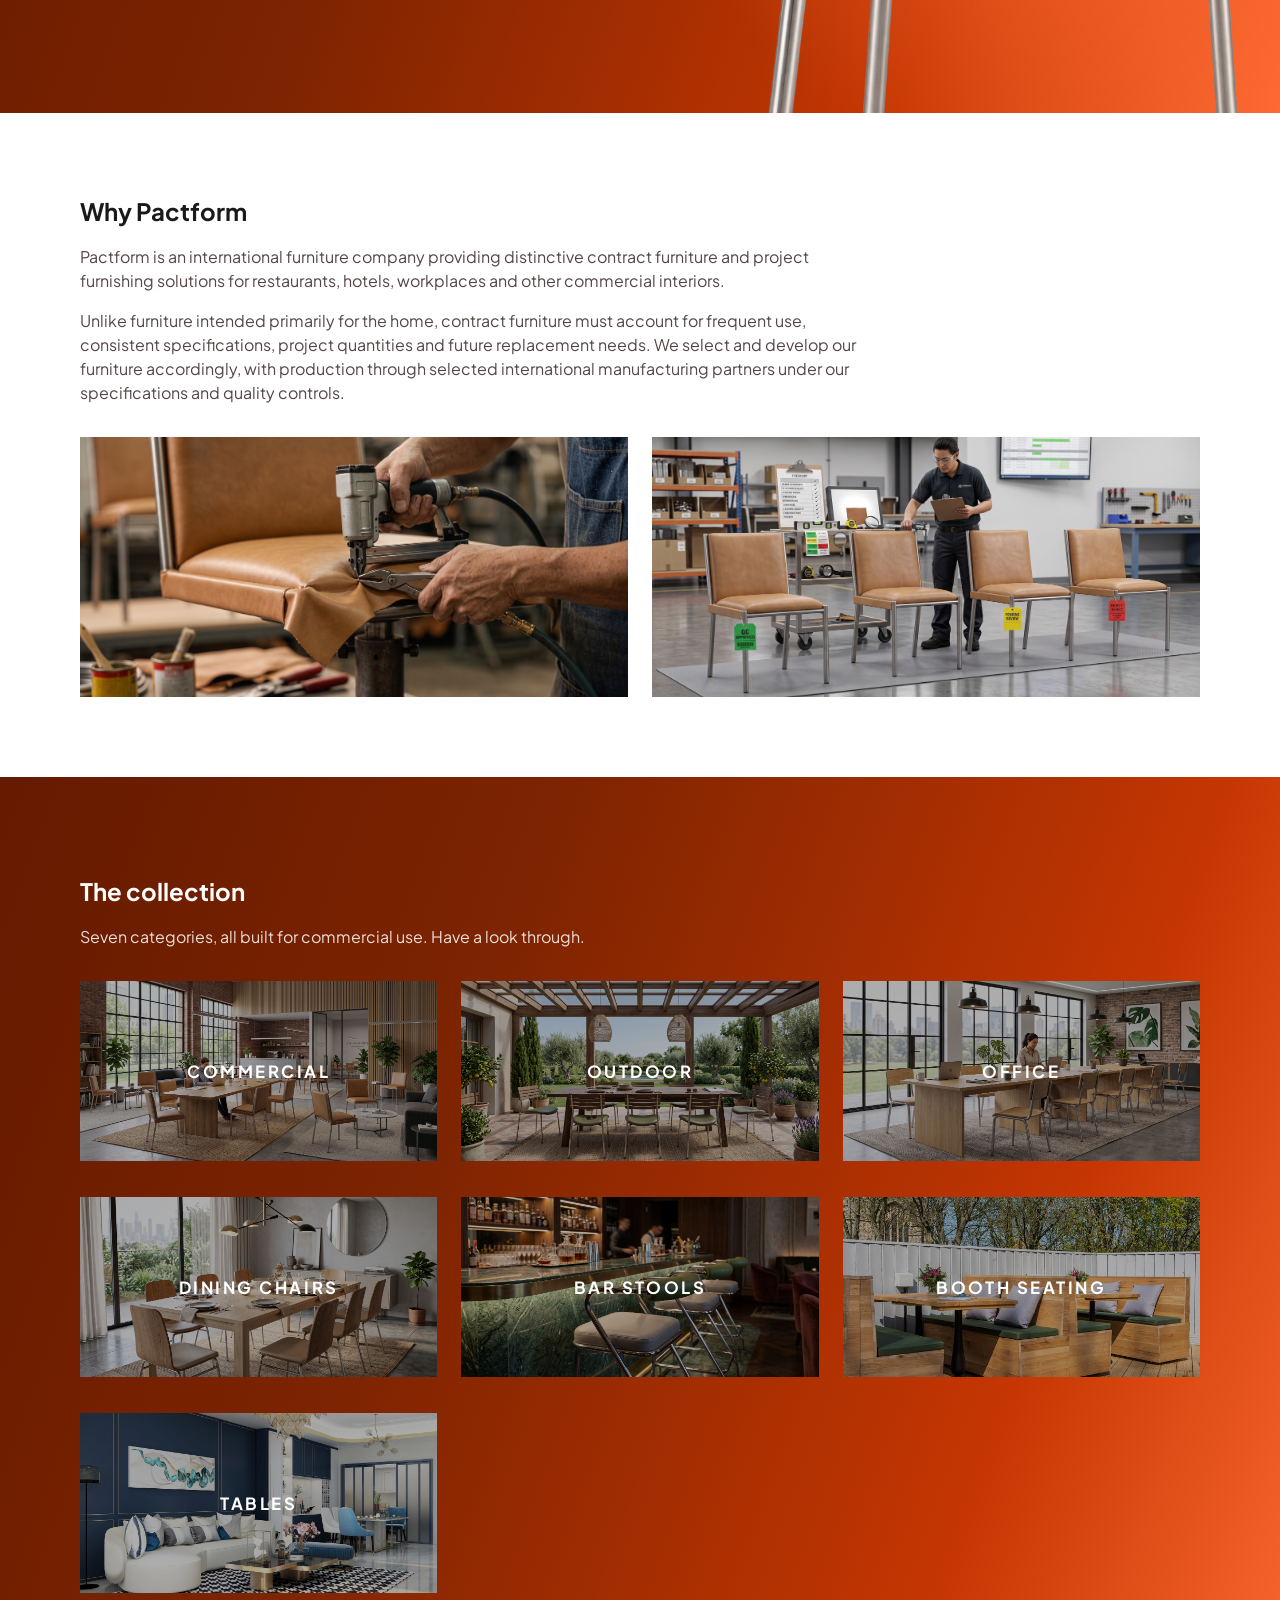
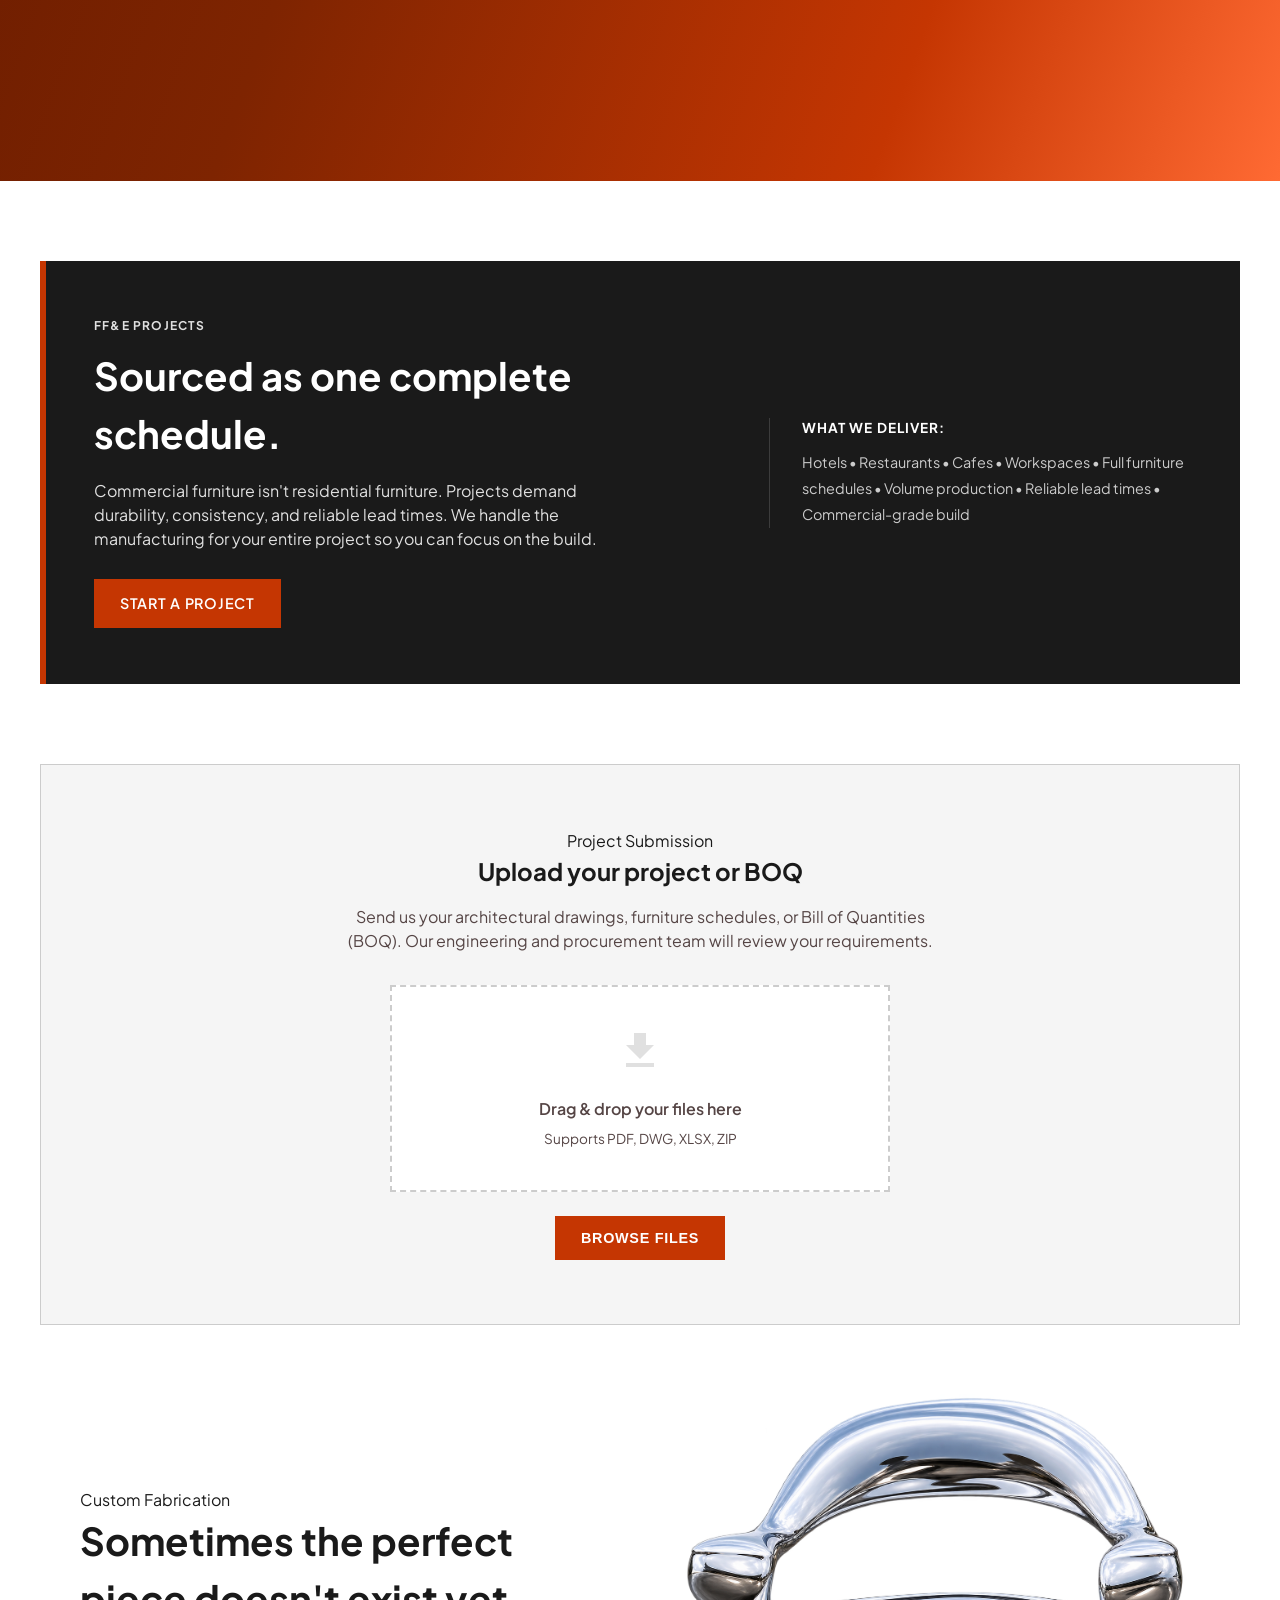
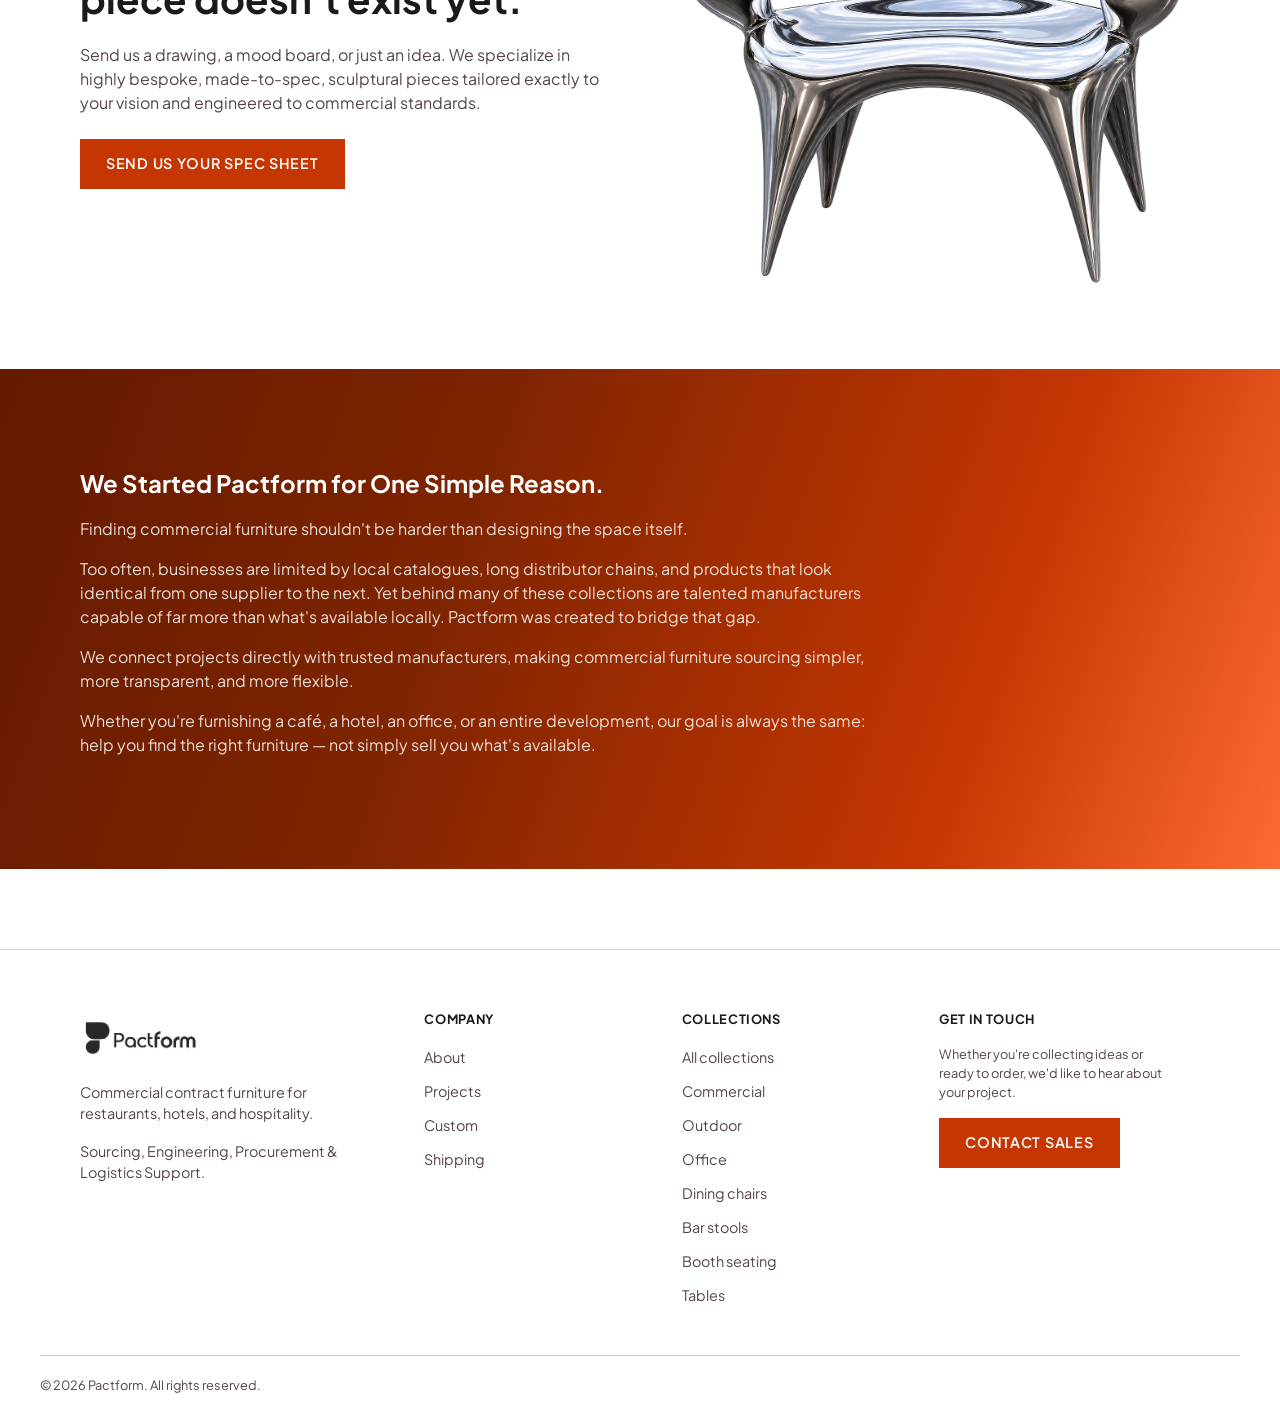
==== commit be4da790: "update sisa file" ====
--- a/index.html
+++ b/index.html
@@ -205,6 +205,9 @@
                 <h2>Sometimes the perfect piece doesn't exist yet.</h2>
                 <p>Send us a drawing, a mood board, or just an idea. We specialize in highly bespoke, made-to-spec, sculptural pieces tailored exactly to your vision and engineered to commercial standards.</p>
                 <a href="custom.html" class="btn btn-primary">SEND US YOUR SPEC SHEET</a>
+            </div>
+            <div class="img-box custom-furniture-photo">
+                <img src="kursi kaca baru.png" alt="Sculptural bespoke chair" style="width: 100%; height: 100%; object-fit: contain;">
             </div>
         </section>
 
--- a/index.css
+++ b/index.css
@@ -691,15 +691,22 @@
 
 @media (max-width: 900px) {
     .custom-furniture-block {
-        grid-template-columns: 1fr;
         gap: 24px;
         margin-bottom: 56px;
     }
     .custom-furniture-photo { height: 320px; }
-    .custom-furniture-block .custom-furniture-photo { order: -1; }
 }
 @media (max-width: 600px) {
-    .custom-furniture-photo { height: 240px; }
+    .custom-furniture-block {
+        grid-template-columns: 1.1fr 0.9fr;
+        gap: 14px;
+        margin-bottom: 40px;
+    }
+    .custom-furniture-photo { height: 180px; }
+    .custom-furniture-text h2 { font-size: 1.3rem; margin-bottom: 10px; }
+    .custom-furniture-text .eyebrow { font-size: 0.7rem; margin-bottom: 8px; }
+    .custom-furniture-text p { font-size: 0.85rem; line-height: 1.5; margin-bottom: 16px; }
+    .custom-furniture-text .btn { padding: 10px 14px; font-size: 0.7rem; }
 }
 @media (max-width: 600px) {
     .carousel-buttons {
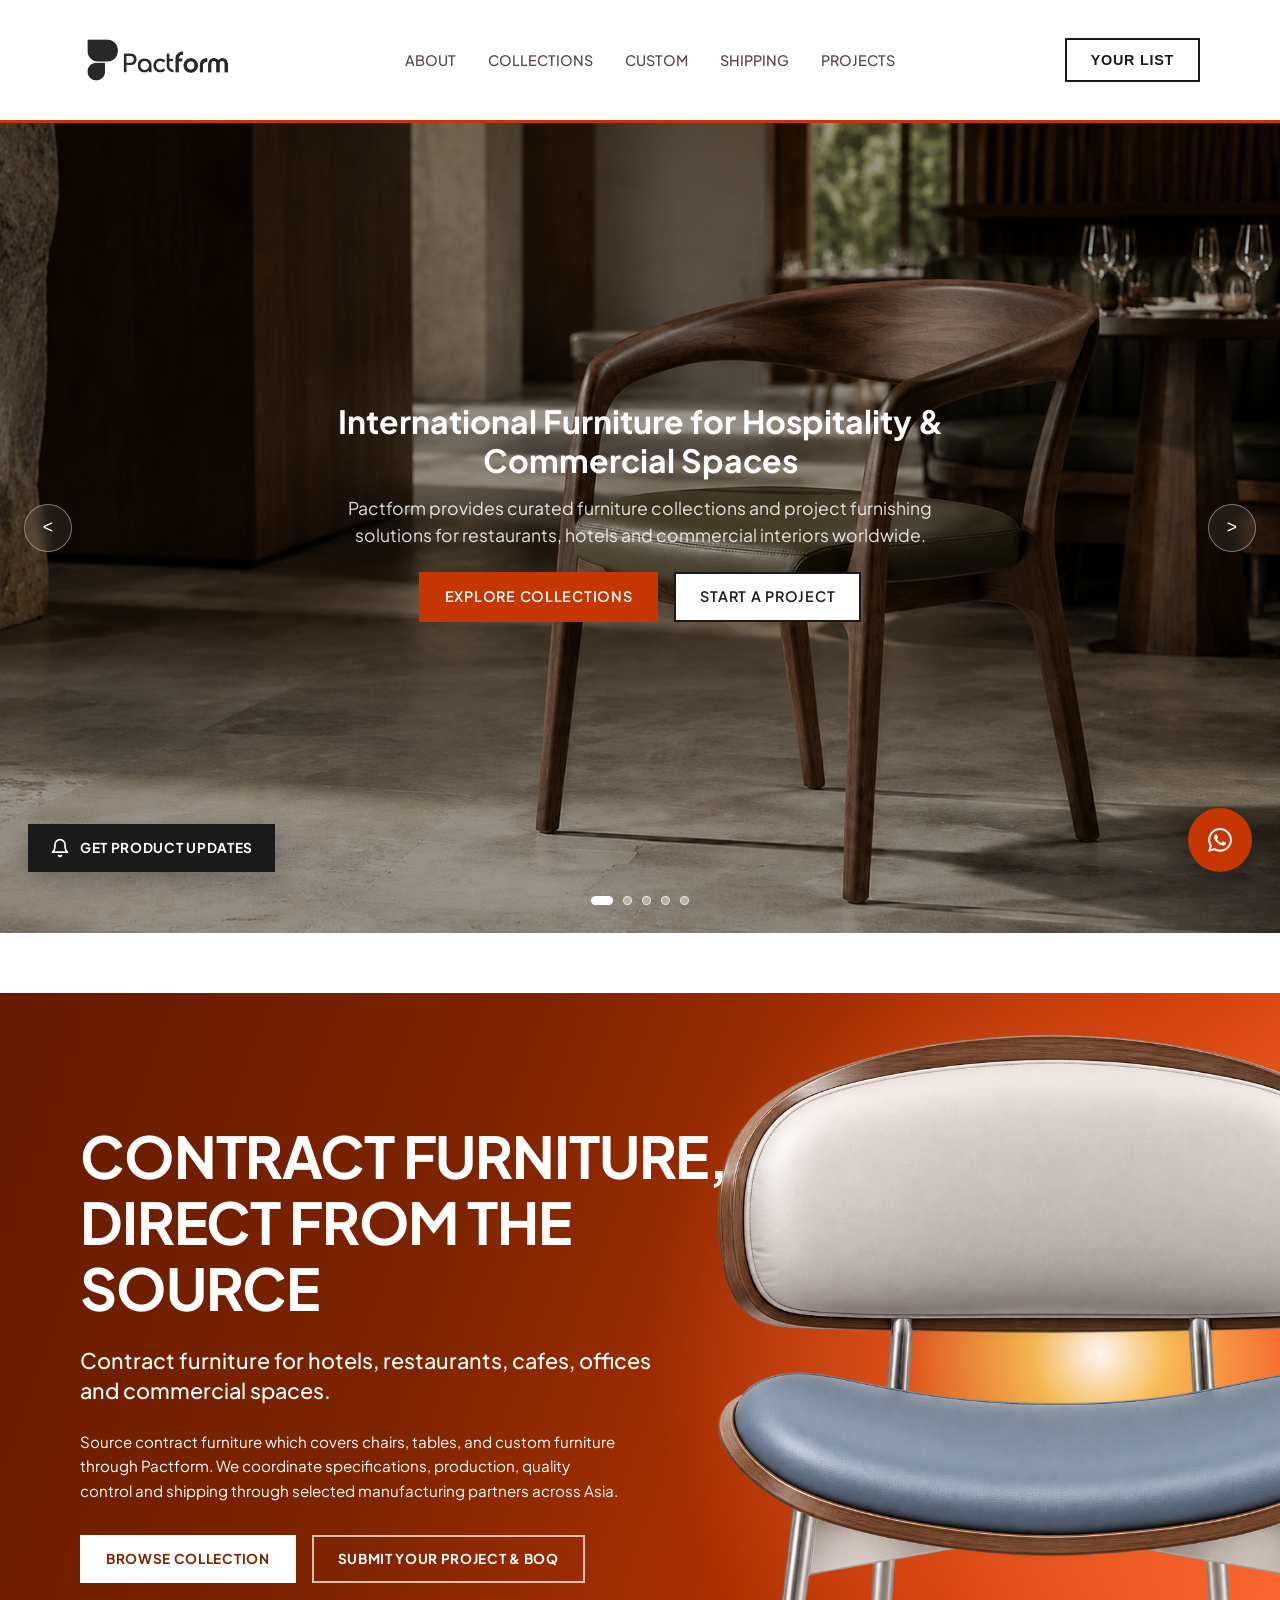
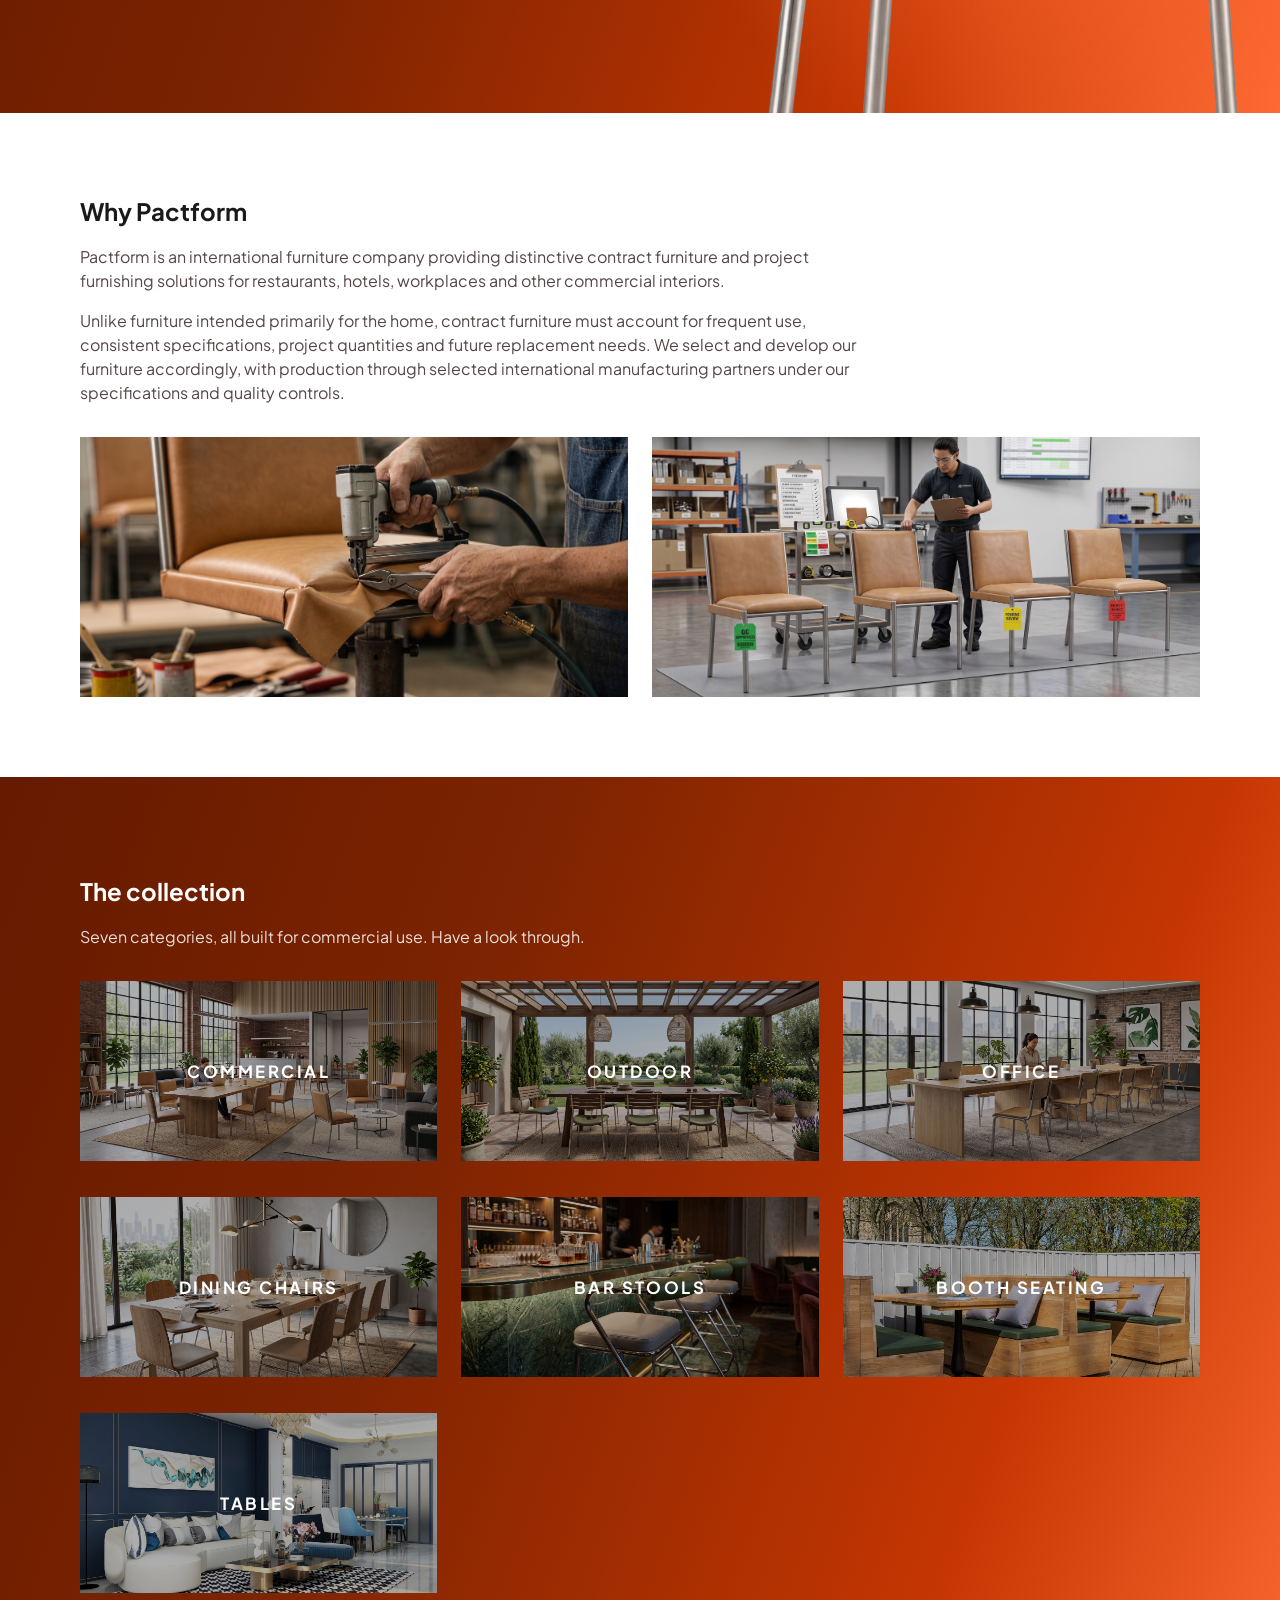
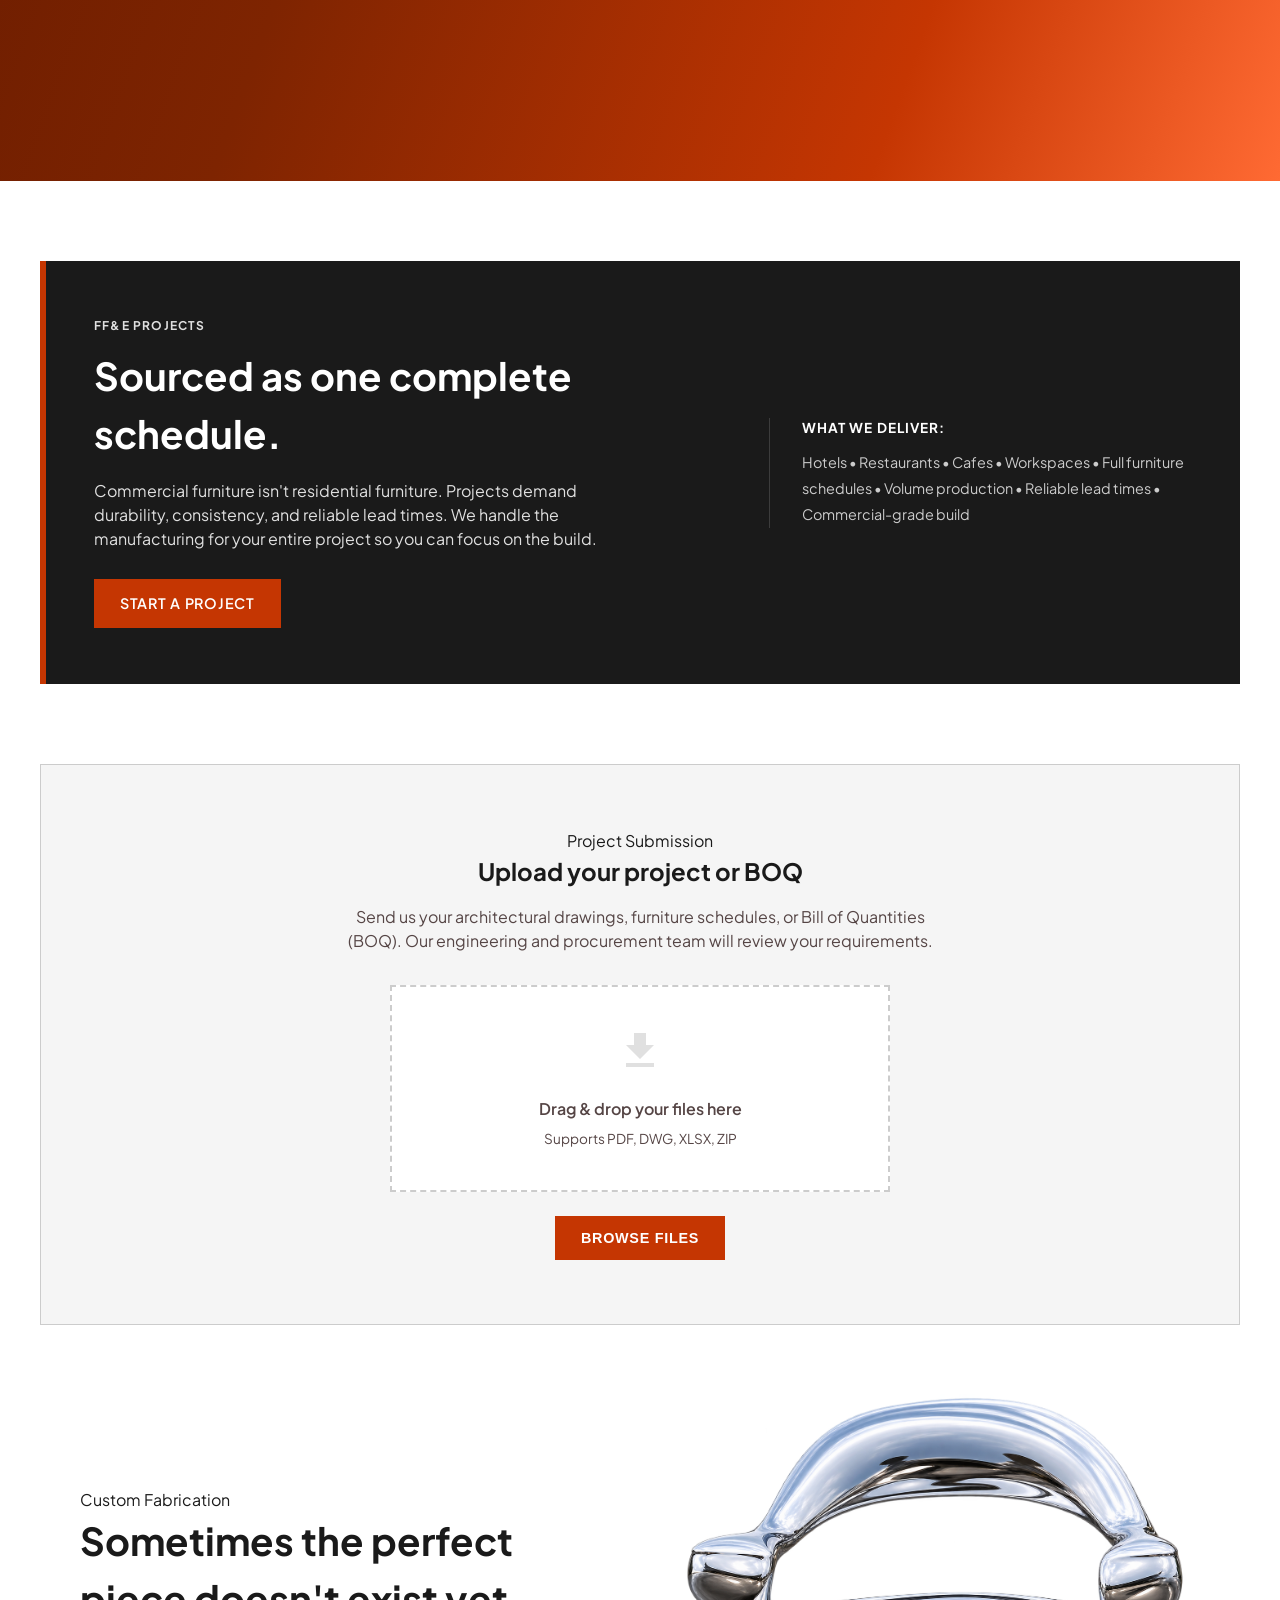
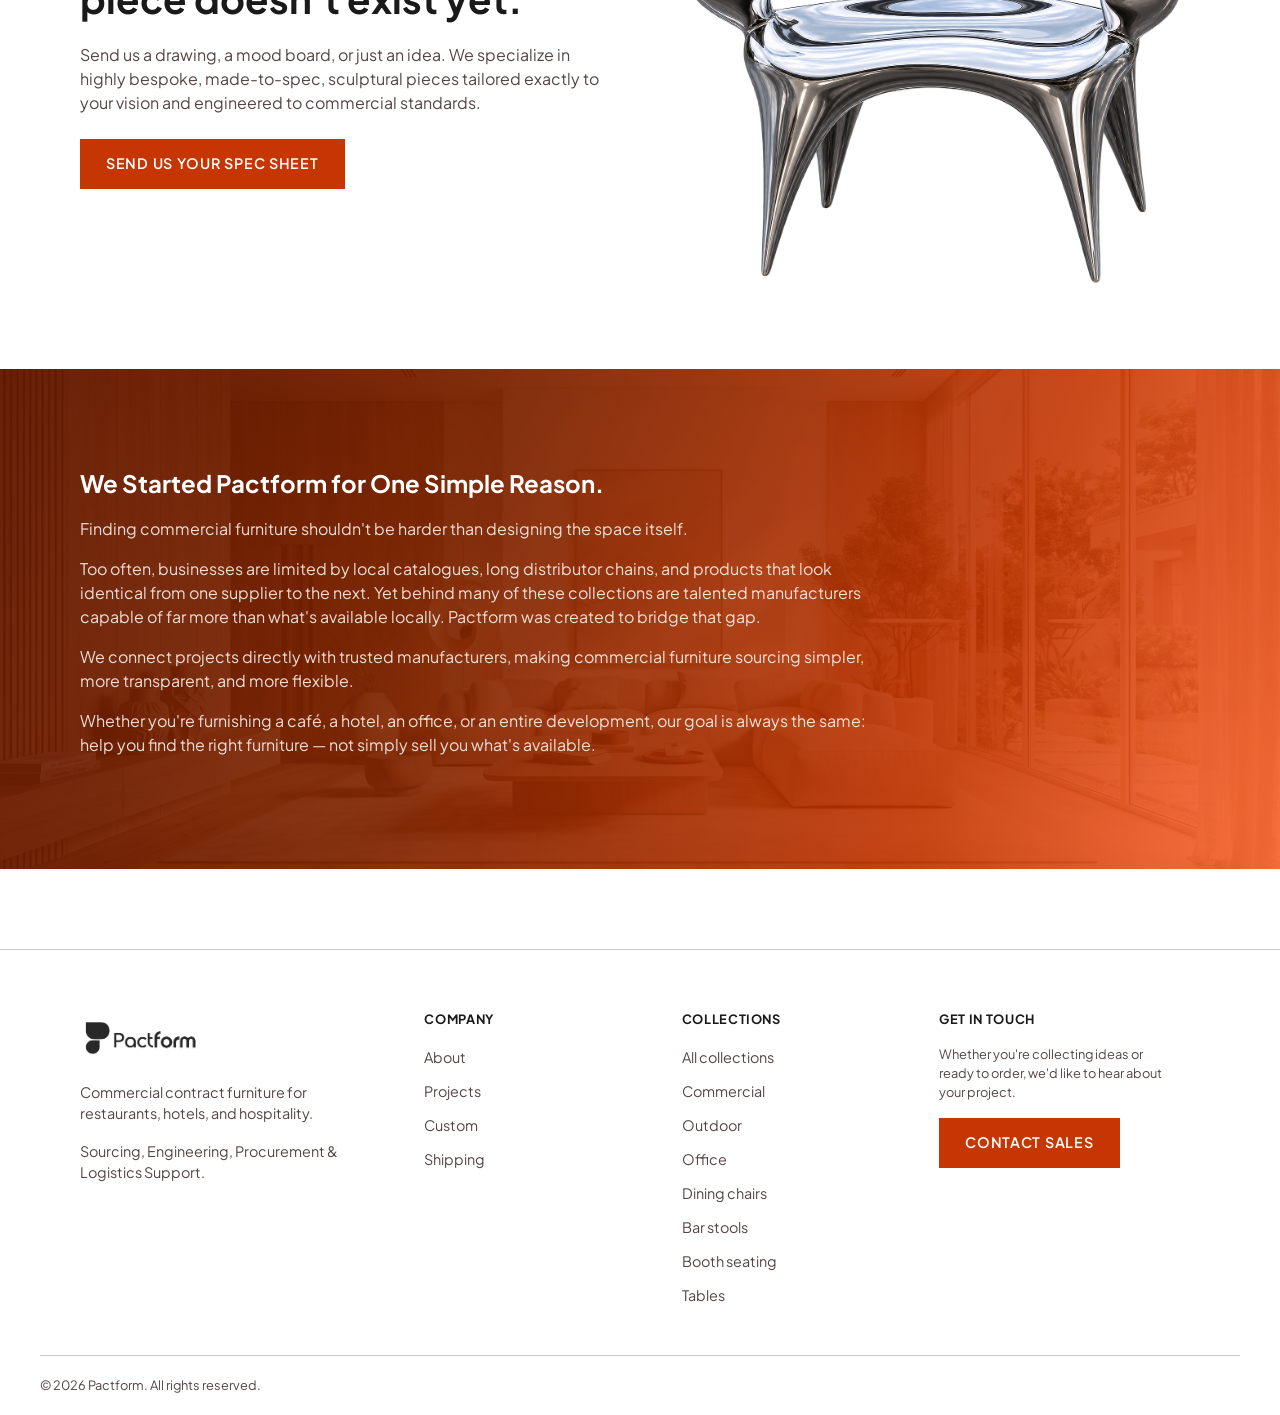
==== commit ef0cc306: "Add preloader animation, orange bg overlay, update pages" ====
--- a/index.html
+++ b/index.html
@@ -1,4 +1,4 @@
-﻿<!DOCTYPE html>
+<!DOCTYPE html>
 <html lang="en">
 <head>
     <meta charset="UTF-8">
@@ -7,8 +7,18 @@
     <link rel="stylesheet" href="global.css">
     <link rel="stylesheet" href="index.css">
     <link rel="stylesheet" href="collection.css">
+    <link rel="stylesheet" href="preloader.css">
 </head>
 <body>
+
+    <!-- Site Preloader: icon appears first, then the wordmark letters reveal -->
+    <div class="site-preloader" id="site-preloader">
+        <div class="preloader-logo-wrap">
+            <img class="preloader-logo-icon" src="logo_pactform.png" alt="" aria-hidden="true">
+            <img class="preloader-logo-full" src="logo_pactform.png" alt="Pactform">
+        </div>
+    </div>
+    <script src="preloader.js"></script>
 
     <header>
         <div class="container header-inner">
--- a/index.css
+++ b/index.css
@@ -538,7 +538,21 @@
     overflow: hidden;
 }
 
+.about-teaser-orange::before {
+    content: "";
+    position: absolute;
+    inset: 0;
+    background-image: url('bg furniture.jpg');
+    background-size: cover;
+    background-position: center;
+    opacity: 0.10;
+    z-index: 0;
+    pointer-events: none;
+}
+
 .about-teaser {
+    position: relative;
+    z-index: 1;
     border-top: none;
     padding-top: 0;
     margin-bottom: 0;
--- a/preloader.css
+++ b/preloader.css
@@ -0,0 +1,92 @@
+/* ==========================================================================
+   Site Preloader — logo icon appears first, then the wordmark letters reveal
+   Include on every page:
+     <link rel="stylesheet" href="preloader.css"> (in <head>, after other css)
+     markup right after <body>, script before </body>
+   ========================================================================== */
+
+html.preloader-active,
+html.preloader-active body {
+    overflow: hidden;
+    height: 100%;
+}
+
+.site-preloader {
+    position: fixed;
+    inset: 0;
+    z-index: 9999;
+    display: flex;
+    align-items: center;
+    justify-content: center;
+    background: #ffffff;
+    opacity: 1;
+    transition: opacity 0.5s ease;
+}
+
+.site-preloader.is-hiding {
+    opacity: 0;
+    pointer-events: none;
+}
+
+.site-preloader.is-hidden {
+    display: none;
+}
+
+.preloader-logo-wrap {
+    position: relative;
+    width: 260px;
+    max-width: 60vw;
+}
+
+.preloader-logo-wrap img {
+    display: block;
+    width: 100%;
+    height: auto;
+}
+
+/* Icon (the "P" mark) — fades/scales in first.
+   Clipped to just the icon portion of the logo file so only the mark shows. */
+.preloader-logo-icon {
+    position: relative;
+    clip-path: inset(0 74.4% 0 0);
+    opacity: 0;
+    transform: scale(0.85);
+    transform-origin: left center;
+    animation: preloader-icon-in 0.45s cubic-bezier(0.22, 1, 0.36, 1) forwards;
+}
+
+/* Full logo (icon + wordmark) — clipped to just the icon's width at first,
+   then the clip widens left-to-right so the letters appear to "type on" */
+.preloader-logo-full {
+    position: absolute;
+    top: 0;
+    left: 0;
+    opacity: 0;
+    clip-path: inset(0 74.4% 0 0);
+    animation:
+        preloader-text-fade-in 0.01s linear 0.45s forwards,
+        preloader-text-reveal 0.65s cubic-bezier(0.65, 0, 0.35, 1) 0.45s forwards;
+}
+
+@keyframes preloader-icon-in {
+    from { opacity: 0; transform: scale(0.85); }
+    to   { opacity: 1; transform: scale(1); }
+}
+
+@keyframes preloader-text-fade-in {
+    to { opacity: 1; }
+}
+
+@keyframes preloader-text-reveal {
+    from { clip-path: inset(0 74.4% 0 0); }
+    to   { clip-path: inset(0 0% 0 0); }
+}
+
+@media (prefers-reduced-motion: reduce) {
+    .preloader-logo-icon,
+    .preloader-logo-full {
+        animation: none !important;
+        opacity: 1 !important;
+        clip-path: inset(0 0% 0 0) !important;
+    }
+}
